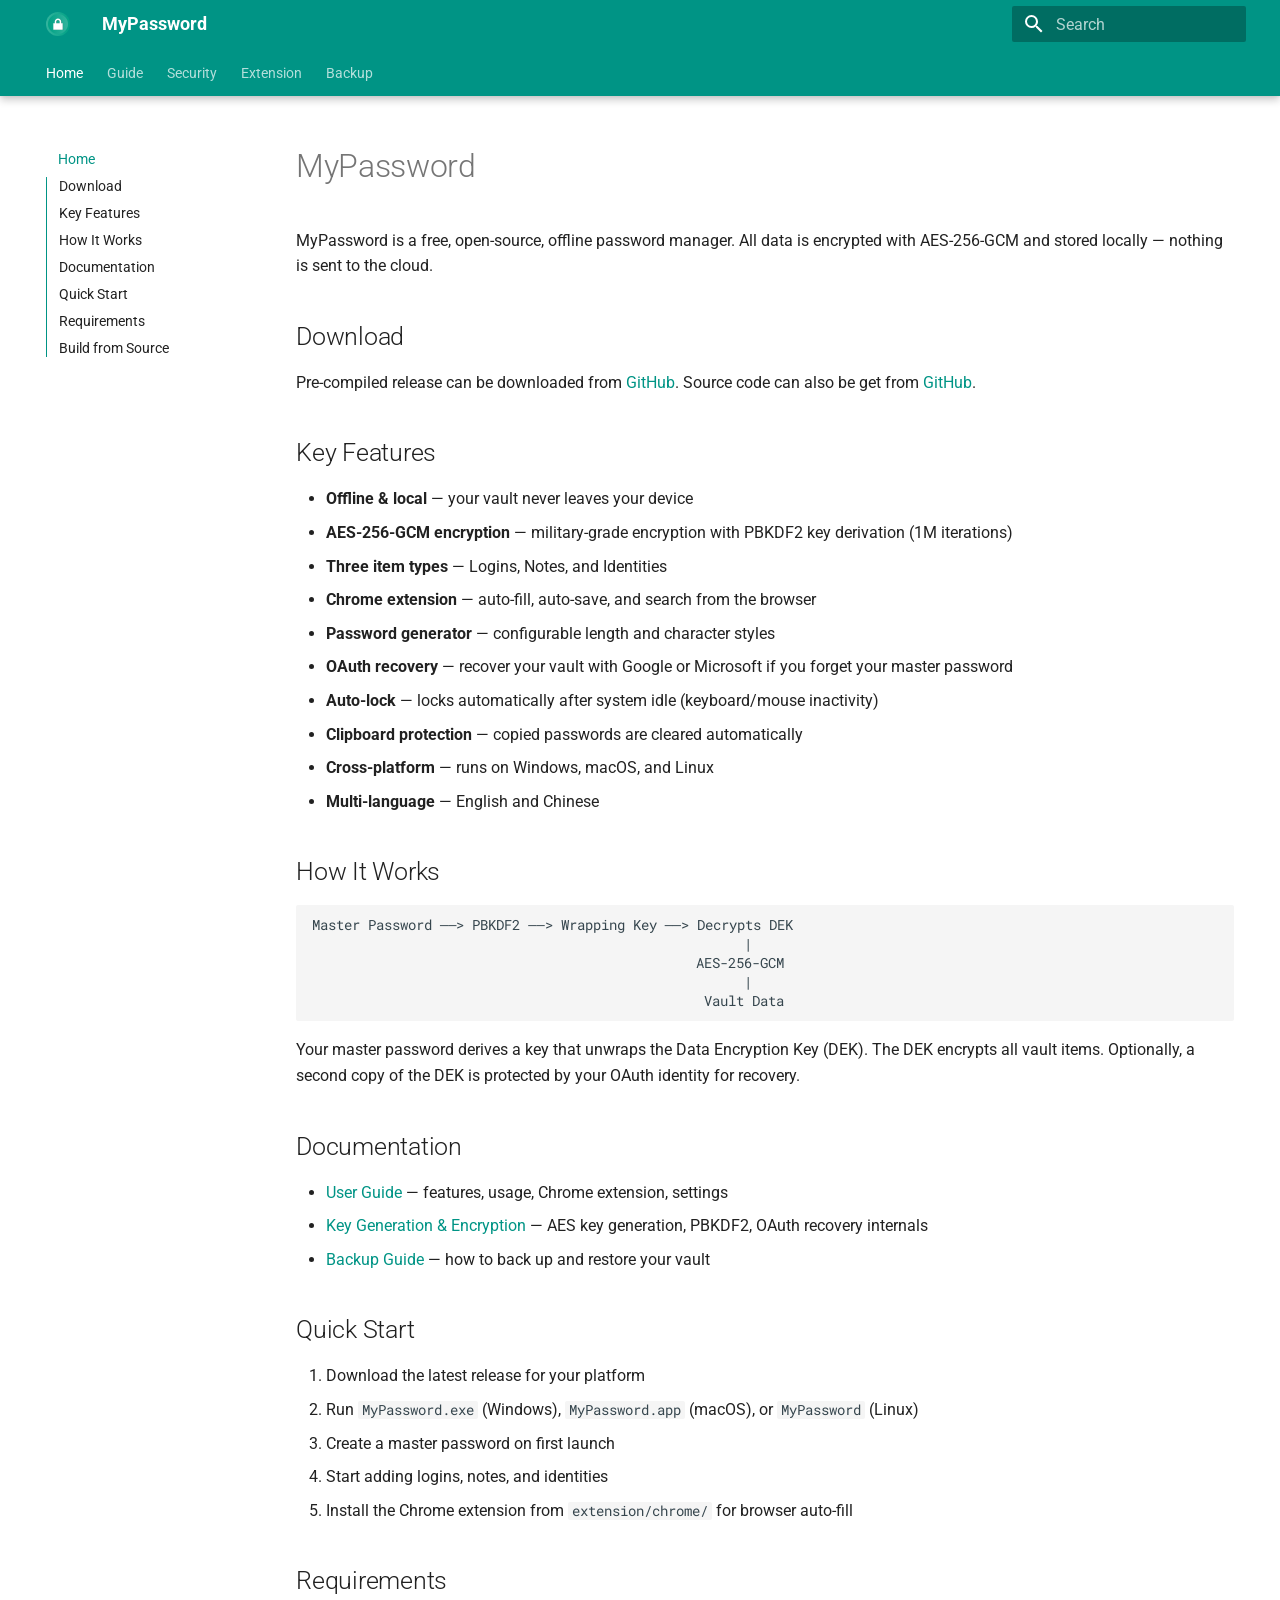
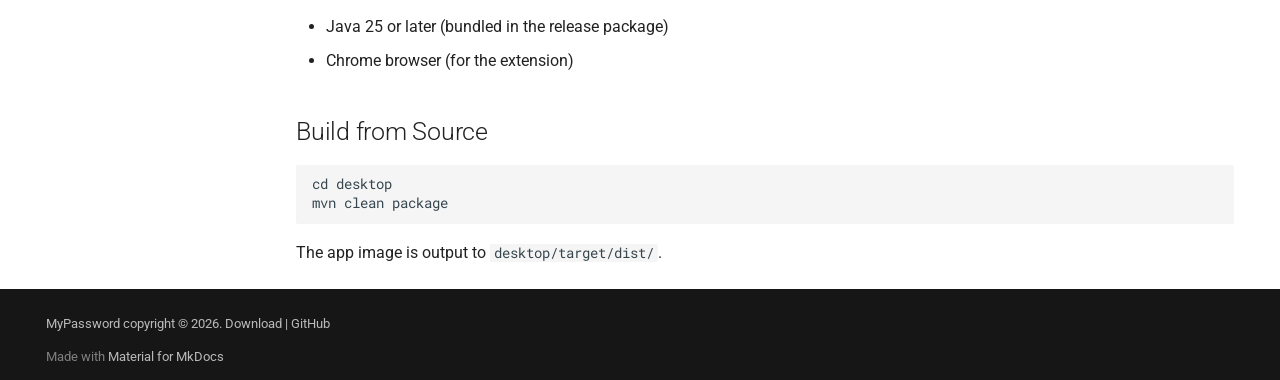
==== index.html @ f1965298 "Deployed 396b995 with MkDocs version: 1.6.1" ====
<!doctype html>
<html lang="en" class="no-js">
  <head>
    
      <meta charset="utf-8">
      <meta name="viewport" content="width=device-width,initial-scale=1">
      
      
      
      
      
        <link rel="next" href="guide/">
      
      
      <link rel="icon" href="assets/images/favicon.png">
      <meta name="generator" content="mkdocs-1.6.1, mkdocs-material-9.5.0">
    
    
      
        <title>MyPassword</title>
      
    
    
      <link rel="stylesheet" href="assets/stylesheets/main.45e1311d.min.css">
      
        
        <link rel="stylesheet" href="assets/stylesheets/palette.06af60db.min.css">
      
      


    
    
      
    
    
      
        
        
        <link rel="preconnect" href="https://fonts.gstatic.com" crossorigin>
        <link rel="stylesheet" href="https://fonts.googleapis.com/css?family=Roboto:300,300i,400,400i,700,700i%7CRoboto+Mono:400,400i,700,700i&display=fallback">
        <style>:root{--md-text-font:"Roboto";--md-code-font:"Roboto Mono"}</style>
      
    
    
    <script>__md_scope=new URL(".",location),__md_hash=e=>[...e].reduce((e,_)=>(e<<5)-e+_.charCodeAt(0),0),__md_get=(e,_=localStorage,t=__md_scope)=>JSON.parse(_.getItem(t.pathname+"."+e)),__md_set=(e,_,t=localStorage,a=__md_scope)=>{try{t.setItem(a.pathname+"."+e,JSON.stringify(_))}catch(e){}}</script>
    
      

    
    
    
  </head>
  
  
    
    
    
    
    
    <body dir="ltr" data-md-color-scheme="default" data-md-color-primary="teal" data-md-color-accent="indigo">
  
    
    <input class="md-toggle" data-md-toggle="drawer" type="checkbox" id="__drawer" autocomplete="off">
    <input class="md-toggle" data-md-toggle="search" type="checkbox" id="__search" autocomplete="off">
    <label class="md-overlay" for="__drawer"></label>
    <div data-md-component="skip">
      
        
        <a href="#mypassword" class="md-skip">
          Skip to content
        </a>
      
    </div>
    <div data-md-component="announce">
      
    </div>
    
    
      

  

<header class="md-header md-header--shadow md-header--lifted" data-md-component="header">
  <nav class="md-header__inner md-grid" aria-label="Header">
    <a href="." title="MyPassword" class="md-header__button md-logo" aria-label="MyPassword" data-md-component="logo">
      
  <img src="assets/images/logo.svg" alt="logo">

    </a>
    <label class="md-header__button md-icon" for="__drawer">
      
      <svg xmlns="http://www.w3.org/2000/svg" viewBox="0 0 24 24"><path d="M3 6h18v2H3V6m0 5h18v2H3v-2m0 5h18v2H3v-2Z"/></svg>
    </label>
    <div class="md-header__title" data-md-component="header-title">
      <div class="md-header__ellipsis">
        <div class="md-header__topic">
          <span class="md-ellipsis">
            MyPassword
          </span>
        </div>
        <div class="md-header__topic" data-md-component="header-topic">
          <span class="md-ellipsis">
            
              Home
            
          </span>
        </div>
      </div>
    </div>
    
      
    
    
    
    
      <label class="md-header__button md-icon" for="__search">
        
        <svg xmlns="http://www.w3.org/2000/svg" viewBox="0 0 24 24"><path d="M9.5 3A6.5 6.5 0 0 1 16 9.5c0 1.61-.59 3.09-1.56 4.23l.27.27h.79l5 5-1.5 1.5-5-5v-.79l-.27-.27A6.516 6.516 0 0 1 9.5 16 6.5 6.5 0 0 1 3 9.5 6.5 6.5 0 0 1 9.5 3m0 2C7 5 5 7 5 9.5S7 14 9.5 14 14 12 14 9.5 12 5 9.5 5Z"/></svg>
      </label>
      <div class="md-search" data-md-component="search" role="dialog">
  <label class="md-search__overlay" for="__search"></label>
  <div class="md-search__inner" role="search">
    <form class="md-search__form" name="search">
      <input type="text" class="md-search__input" name="query" aria-label="Search" placeholder="Search" autocapitalize="off" autocorrect="off" autocomplete="off" spellcheck="false" data-md-component="search-query" required>
      <label class="md-search__icon md-icon" for="__search">
        
        <svg xmlns="http://www.w3.org/2000/svg" viewBox="0 0 24 24"><path d="M9.5 3A6.5 6.5 0 0 1 16 9.5c0 1.61-.59 3.09-1.56 4.23l.27.27h.79l5 5-1.5 1.5-5-5v-.79l-.27-.27A6.516 6.516 0 0 1 9.5 16 6.5 6.5 0 0 1 3 9.5 6.5 6.5 0 0 1 9.5 3m0 2C7 5 5 7 5 9.5S7 14 9.5 14 14 12 14 9.5 12 5 9.5 5Z"/></svg>
        
        <svg xmlns="http://www.w3.org/2000/svg" viewBox="0 0 24 24"><path d="M20 11v2H8l5.5 5.5-1.42 1.42L4.16 12l7.92-7.92L13.5 5.5 8 11h12Z"/></svg>
      </label>
      <nav class="md-search__options" aria-label="Search">
        
        <button type="reset" class="md-search__icon md-icon" title="Clear" aria-label="Clear" tabindex="-1">
          
          <svg xmlns="http://www.w3.org/2000/svg" viewBox="0 0 24 24"><path d="M19 6.41 17.59 5 12 10.59 6.41 5 5 6.41 10.59 12 5 17.59 6.41 19 12 13.41 17.59 19 19 17.59 13.41 12 19 6.41Z"/></svg>
        </button>
      </nav>
      
    </form>
    <div class="md-search__output">
      <div class="md-search__scrollwrap" data-md-scrollfix>
        <div class="md-search-result" data-md-component="search-result">
          <div class="md-search-result__meta">
            Initializing search
          </div>
          <ol class="md-search-result__list" role="presentation"></ol>
        </div>
      </div>
    </div>
  </div>
</div>
    
    
  </nav>
  
    
      
<nav class="md-tabs" aria-label="Tabs" data-md-component="tabs">
  <div class="md-grid">
    <ul class="md-tabs__list">
      
        
  
  
    
  
  
    <li class="md-tabs__item md-tabs__item--active">
      <a href="." class="md-tabs__link">
        
  
    
  
  Home

      </a>
    </li>
  

      
        
  
  
  
    <li class="md-tabs__item">
      <a href="guide/" class="md-tabs__link">
        
  
    
  
  Guide

      </a>
    </li>
  

      
        
  
  
  
    <li class="md-tabs__item">
      <a href="key-gen/" class="md-tabs__link">
        
  
    
  
  Security

      </a>
    </li>
  

      
        
  
  
  
    <li class="md-tabs__item">
      <a href="extension/" class="md-tabs__link">
        
  
    
  
  Extension

      </a>
    </li>
  

      
        
  
  
  
    <li class="md-tabs__item">
      <a href="backup/" class="md-tabs__link">
        
  
    
  
  Backup

      </a>
    </li>
  

      
    </ul>
  </div>
</nav>
    
  
</header>
    
    <div class="md-container" data-md-component="container">
      
      
        
      
      <main class="md-main" data-md-component="main">
        <div class="md-main__inner md-grid">
          
            
              
              <div class="md-sidebar md-sidebar--primary" data-md-component="sidebar" data-md-type="navigation" >
                <div class="md-sidebar__scrollwrap">
                  <div class="md-sidebar__inner">
                    


  


  

<nav class="md-nav md-nav--primary md-nav--lifted md-nav--integrated" aria-label="Navigation" data-md-level="0">
  <label class="md-nav__title" for="__drawer">
    <a href="." title="MyPassword" class="md-nav__button md-logo" aria-label="MyPassword" data-md-component="logo">
      
  <img src="assets/images/logo.svg" alt="logo">

    </a>
    MyPassword
  </label>
  
  <ul class="md-nav__list" data-md-scrollfix>
    
      
      
  
  
    
  
  
  
    <li class="md-nav__item md-nav__item--active">
      
      <input class="md-nav__toggle md-toggle" type="checkbox" id="__toc">
      
      
        
      
      
        <label class="md-nav__link md-nav__link--active" for="__toc">
          
  
  <span class="md-ellipsis">
    Home
  </span>
  

          <span class="md-nav__icon md-icon"></span>
        </label>
      
      <a href="." class="md-nav__link md-nav__link--active">
        
  
  <span class="md-ellipsis">
    Home
  </span>
  

      </a>
      
        

<nav class="md-nav md-nav--secondary" aria-label="Table of contents">
  
  
  
    
  
  
    <label class="md-nav__title" for="__toc">
      <span class="md-nav__icon md-icon"></span>
      Table of contents
    </label>
    <ul class="md-nav__list" data-md-component="toc" data-md-scrollfix>
      
        <li class="md-nav__item">
  <a href="#download" class="md-nav__link">
    <span class="md-ellipsis">
      Download
    </span>
  </a>
  
</li>
      
        <li class="md-nav__item">
  <a href="#key-features" class="md-nav__link">
    <span class="md-ellipsis">
      Key Features
    </span>
  </a>
  
</li>
      
        <li class="md-nav__item">
  <a href="#how-it-works" class="md-nav__link">
    <span class="md-ellipsis">
      How It Works
    </span>
  </a>
  
</li>
      
        <li class="md-nav__item">
  <a href="#documentation" class="md-nav__link">
    <span class="md-ellipsis">
      Documentation
    </span>
  </a>
  
</li>
      
        <li class="md-nav__item">
  <a href="#quick-start" class="md-nav__link">
    <span class="md-ellipsis">
      Quick Start
    </span>
  </a>
  
</li>
      
        <li class="md-nav__item">
  <a href="#requirements" class="md-nav__link">
    <span class="md-ellipsis">
      Requirements
    </span>
  </a>
  
</li>
      
        <li class="md-nav__item">
  <a href="#build-from-source" class="md-nav__link">
    <span class="md-ellipsis">
      Build from Source
    </span>
  </a>
  
</li>
      
    </ul>
  
</nav>
      
    </li>
  

    
      
      
  
  
  
  
    <li class="md-nav__item">
      <a href="guide/" class="md-nav__link">
        
  
  <span class="md-ellipsis">
    Guide
  </span>
  

      </a>
    </li>
  

    
      
      
  
  
  
  
    <li class="md-nav__item">
      <a href="key-gen/" class="md-nav__link">
        
  
  <span class="md-ellipsis">
    Security
  </span>
  

      </a>
    </li>
  

    
      
      
  
  
  
  
    <li class="md-nav__item">
      <a href="extension/" class="md-nav__link">
        
  
  <span class="md-ellipsis">
    Extension
  </span>
  

      </a>
    </li>
  

    
      
      
  
  
  
  
    <li class="md-nav__item">
      <a href="backup/" class="md-nav__link">
        
  
  <span class="md-ellipsis">
    Backup
  </span>
  

      </a>
    </li>
  

    
  </ul>
</nav>
                  </div>
                </div>
              </div>
            
            
          
          
            <div class="md-content" data-md-component="content">
              <article class="md-content__inner md-typeset">
                
                  


<h1 id="mypassword">MyPassword</h1>
<p>MyPassword is a free, open-source, offline password manager. All data is encrypted with AES-256-GCM and stored locally — nothing is sent to the cloud.</p>
<h2 id="download">Download</h2>
<p>Pre-compiled release can be downloaded from <a href="https://github.com/michaelliao/mypassword/releases">GitHub</a>. Source code can also be get from <a href="https://github.com/michaelliao/mypassword">GitHub</a>.</p>
<h2 id="key-features">Key Features</h2>
<ul>
<li><strong>Offline &amp; local</strong> — your vault never leaves your device</li>
<li><strong>AES-256-GCM encryption</strong> — military-grade encryption with PBKDF2 key derivation (1M iterations)</li>
<li><strong>Three item types</strong> — Logins, Notes, and Identities</li>
<li><strong>Chrome extension</strong> — auto-fill, auto-save, and search from the browser</li>
<li><strong>Password generator</strong> — configurable length and character styles</li>
<li><strong>OAuth recovery</strong> — recover your vault with Google or Microsoft if you forget your master password</li>
<li><strong>Auto-lock</strong> — locks automatically after system idle (keyboard/mouse inactivity)</li>
<li><strong>Clipboard protection</strong> — copied passwords are cleared automatically</li>
<li><strong>Cross-platform</strong> — runs on Windows, macOS, and Linux</li>
<li><strong>Multi-language</strong> — English and Chinese</li>
</ul>
<h2 id="how-it-works">How It Works</h2>
<pre><code>Master Password ──&gt; PBKDF2 ──&gt; Wrapping Key ──&gt; Decrypts DEK
                                                      |
                                                AES-256-GCM
                                                      |
                                                 Vault Data
</code></pre>
<p>Your master password derives a key that unwraps the Data Encryption Key (DEK). The DEK encrypts all vault items. Optionally, a second copy of the DEK is protected by your OAuth identity for recovery.</p>
<h2 id="documentation">Documentation</h2>
<ul>
<li><a href="/guide">User Guide</a> — features, usage, Chrome extension, settings</li>
<li><a href="/key-gen">Key Generation &amp; Encryption</a> — AES key generation, PBKDF2, OAuth recovery internals</li>
<li><a href="/backup">Backup Guide</a> — how to back up and restore your vault</li>
</ul>
<h2 id="quick-start">Quick Start</h2>
<ol>
<li>Download the latest release for your platform</li>
<li>Run <code>MyPassword.exe</code> (Windows), <code>MyPassword.app</code> (macOS), or <code>MyPassword</code> (Linux)</li>
<li>Create a master password on first launch</li>
<li>Start adding logins, notes, and identities</li>
<li>Install the Chrome extension from <code>extension/chrome/</code> for browser auto-fill</li>
</ol>
<h2 id="requirements">Requirements</h2>
<ul>
<li>Java 25 or later (bundled in the release package)</li>
<li>Chrome browser (for the extension)</li>
</ul>
<h2 id="build-from-source">Build from Source</h2>
<pre><code class="language-bash">cd desktop
mvn clean package
</code></pre>
<p>The app image is output to <code>desktop/target/dist/</code>.</p>












                
              </article>
            </div>
          
          
<script>var target=document.getElementById(location.hash.slice(1));target&&target.name&&(target.checked=target.name.startsWith("__tabbed_"))</script>
        </div>
        
          <button type="button" class="md-top md-icon" data-md-component="top" hidden>
  
  <svg xmlns="http://www.w3.org/2000/svg" viewBox="0 0 24 24"><path d="M13 20h-2V8l-5.5 5.5-1.42-1.42L12 4.16l7.92 7.92-1.42 1.42L13 8v12Z"/></svg>
  Back to top
</button>
        
      </main>
      
        <footer class="md-footer">
  
  <div class="md-footer-meta md-typeset">
    <div class="md-footer-meta__inner md-grid">
      <div class="md-copyright">
  
    <div class="md-copyright__highlight">
      <p>MyPassword copyright &copy; 2026. <a href="https://github.com/michaelliao/mypassword/releases">Download</a> | <a href="https://github.com/michaelliao/mypassword">GitHub</a></p>

    </div>
  
  
    Made with
    <a href="https://squidfunk.github.io/mkdocs-material/" target="_blank" rel="noopener">
      Material for MkDocs
    </a>
  
</div>
      
    </div>
  </div>
</footer>
      
    </div>
    <div class="md-dialog" data-md-component="dialog">
      <div class="md-dialog__inner md-typeset"></div>
    </div>
    
    
    <script id="__config" type="application/json">{"base": ".", "features": ["navigation.tabs", "navigation.tabs.sticky", "toc.follow", "toc.integrate", "navigation.top"], "search": "assets/javascripts/workers/search.f886a092.min.js", "translations": {"clipboard.copied": "Copied to clipboard", "clipboard.copy": "Copy to clipboard", "search.result.more.one": "1 more on this page", "search.result.more.other": "# more on this page", "search.result.none": "No matching documents", "search.result.one": "1 matching document", "search.result.other": "# matching documents", "search.result.placeholder": "Type to start searching", "search.result.term.missing": "Missing", "select.version": "Select version"}}</script>
    
    
      <script src="assets/javascripts/bundle.d7c377c4.min.js"></script>
      
    
  </body>
</html>
---- assets/stylesheets/main.45e1311d.min.css ----
@charset "UTF-8";html{-webkit-text-size-adjust:none;-moz-text-size-adjust:none;text-size-adjust:none;box-sizing:border-box}*,:after,:before{box-sizing:inherit}@media (prefers-reduced-motion){*,:after,:before{transition:none!important}}body{margin:0}a,button,input,label{-webkit-tap-highlight-color:transparent}a{color:inherit;text-decoration:none}hr{border:0;box-sizing:initial;display:block;height:.05rem;overflow:visible;padding:0}small{font-size:80%}sub,sup{line-height:1em}img{border-style:none}table{border-collapse:initial;border-spacing:0}td,th{font-weight:400;vertical-align:top}button{background:#0000;border:0;font-family:inherit;font-size:inherit;margin:0;padding:0}input{border:0;outline:none}:root{--md-primary-fg-color:#4051b5;--md-primary-fg-color--light:#5d6cc0;--md-primary-fg-color--dark:#303fa1;--md-primary-bg-color:#fff;--md-primary-bg-color--light:#ffffffb3;--md-accent-fg-color:#526cfe;--md-accent-fg-color--transparent:#526cfe1a;--md-accent-bg-color:#fff;--md-accent-bg-color--light:#ffffffb3}[data-md-color-scheme=default]{color-scheme:light}[data-md-color-scheme=default] img[src$="#gh-dark-mode-only"],[data-md-color-scheme=default] img[src$="#only-dark"]{display:none}:root,[data-md-color-scheme=default]{--md-hue:225deg;--md-default-fg-color:#000000de;--md-default-fg-color--light:#0000008a;--md-default-fg-color--lighter:#00000052;--md-default-fg-color--lightest:#00000012;--md-default-bg-color:#fff;--md-default-bg-color--light:#ffffffb3;--md-default-bg-color--lighter:#ffffff4d;--md-default-bg-color--lightest:#ffffff1f;--md-code-fg-color:#36464e;--md-code-bg-color:#f5f5f5;--md-code-hl-color:#4287ff;--md-code-hl-color--light:#4287ff1a;--md-code-hl-number-color:#d52a2a;--md-code-hl-special-color:#db1457;--md-code-hl-function-color:#a846b9;--md-code-hl-constant-color:#6e59d9;--md-code-hl-keyword-color:#3f6ec6;--md-code-hl-string-color:#1c7d4d;--md-code-hl-name-color:var(--md-code-fg-color);--md-code-hl-operator-color:var(--md-default-fg-color--light);--md-code-hl-punctuation-color:var(--md-default-fg-color--light);--md-code-hl-comment-color:var(--md-default-fg-color--light);--md-code-hl-generic-color:var(--md-default-fg-color--light);--md-code-hl-variable-color:var(--md-default-fg-color--light);--md-typeset-color:var(--md-default-fg-color);--md-typeset-a-color:var(--md-primary-fg-color);--md-typeset-del-color:#f5503d26;--md-typeset-ins-color:#0bd57026;--md-typeset-kbd-color:#fafafa;--md-typeset-kbd-accent-color:#fff;--md-typeset-kbd-border-color:#b8b8b8;--md-typeset-mark-color:#ffff0080;--md-typeset-table-color:#0000001f;--md-typeset-table-color--light:rgba(0,0,0,.035);--md-admonition-fg-color:var(--md-default-fg-color);--md-admonition-bg-color:var(--md-default-bg-color);--md-warning-fg-color:#000000de;--md-warning-bg-color:#ff9;--md-footer-fg-color:#fff;--md-footer-fg-color--light:#ffffffb3;--md-footer-fg-color--lighter:#ffffff73;--md-footer-bg-color:#000000de;--md-footer-bg-color--dark:#00000052;--md-shadow-z1:0 0.2rem 0.5rem #0000000d,0 0 0.05rem #0000001a;--md-shadow-z2:0 0.2rem 0.5rem #0000001a,0 0 0.05rem #00000040;--md-shadow-z3:0 0.2rem 0.5rem #0003,0 0 0.05rem #00000059}.md-icon svg{fill:currentcolor;display:block;height:1.2rem;width:1.2rem}body{-webkit-font-smoothing:antialiased;-moz-osx-font-smoothing:grayscale;--md-text-font-family:var(--md-text-font,_),-apple-system,BlinkMacSystemFont,Helvetica,Arial,sans-serif;--md-code-font-family:var(--md-code-font,_),SFMono-Regular,Consolas,Menlo,monospace}aside,body,input{font-feature-settings:"kern","liga";color:var(--md-typeset-color);font-family:var(--md-text-font-family)}code,kbd,pre{font-feature-settings:"kern";font-family:var(--md-code-font-family)}:root{--md-typeset-table-sort-icon:url('data:image/svg+xml;charset=utf-8,<svg xmlns="http://www.w3.org/2000/svg" viewBox="0 0 24 24"><path d="m18 21-4-4h3V7h-3l4-4 4 4h-3v10h3M2 19v-2h10v2M2 13v-2h7v2M2 7V5h4v2H2Z"/></svg>');--md-typeset-table-sort-icon--asc:url('data:image/svg+xml;charset=utf-8,<svg xmlns="http://www.w3.org/2000/svg" viewBox="0 0 24 24"><path d="M19 17h3l-4 4-4-4h3V3h2M2 17h10v2H2M6 5v2H2V5m0 6h7v2H2v-2Z"/></svg>');--md-typeset-table-sort-icon--desc:url('data:image/svg+xml;charset=utf-8,<svg xmlns="http://www.w3.org/2000/svg" viewBox="0 0 24 24"><path d="M19 7h3l-4-4-4 4h3v14h2M2 17h10v2H2M6 5v2H2V5m0 6h7v2H2v-2Z"/></svg>')}.md-typeset{-webkit-print-color-adjust:exact;color-adjust:exact;font-size:.8rem;line-height:1.6}@media print{.md-typeset{font-size:.68rem}}.md-typeset blockquote,.md-typeset dl,.md-typeset figure,.md-typeset ol,.md-typeset pre,.md-typeset ul{margin-bottom:1em;margin-top:1em}.md-typeset h1{color:var(--md-default-fg-color--light);font-size:2em;line-height:1.3;margin:0 0 1.25em}.md-typeset h1,.md-typeset h2{font-weight:300;letter-spacing:-.01em}.md-typeset h2{font-size:1.5625em;line-height:1.4;margin:1.6em 0 .64em}.md-typeset h3{font-size:1.25em;font-weight:400;letter-spacing:-.01em;line-height:1.5;margin:1.6em 0 .8em}.md-typeset h2+h3{margin-top:.8em}.md-typeset h4{font-weight:700;letter-spacing:-.01em;margin:1em 0}.md-typeset h5,.md-typeset h6{color:var(--md-default-fg-color--light);font-size:.8em;font-weight:700;letter-spacing:-.01em;margin:1.25em 0}.md-typeset h5{text-transform:uppercase}.md-typeset hr{border-bottom:.05rem solid var(--md-default-fg-color--lightest);display:flow-root;margin:1.5em 0}.md-typeset a{color:var(--md-typeset-a-color);word-break:break-word}.md-typeset a,.md-typeset a:before{transition:color 125ms}.md-typeset a:focus,.md-typeset a:hover{color:var(--md-accent-fg-color)}.md-typeset a:focus code,.md-typeset a:hover code{background-color:var(--md-accent-fg-color--transparent)}.md-typeset a code{color:currentcolor;transition:background-color 125ms}.md-typeset a.focus-visible{outline-color:var(--md-accent-fg-color);outline-offset:.2rem}.md-typeset code,.md-typeset kbd,.md-typeset pre{color:var(--md-code-fg-color);direction:ltr;font-variant-ligatures:none}@media print{.md-typeset code,.md-typeset kbd,.md-typeset pre{white-space:pre-wrap}}.md-typeset code{background-color:var(--md-code-bg-color);border-radius:.1rem;-webkit-box-decoration-break:clone;box-decoration-break:clone;font-size:.85em;padding:0 .2941176471em;word-break:break-word}.md-typeset code:not(.focus-visible){-webkit-tap-highlight-color:transparent;outline:none}.md-typeset pre{display:flow-root;line-height:1.4;position:relative}.md-typeset pre>code{-webkit-box-decoration-break:slice;box-decoration-break:slice;box-shadow:none;display:block;margin:0;outline-color:var(--md-accent-fg-color);overflow:auto;padding:.7720588235em 1.1764705882em;scrollbar-color:var(--md-default-fg-color--lighter) #0000;scrollbar-width:thin;touch-action:auto;word-break:normal}.md-typeset pre>code:hover{scrollbar-color:var(--md-accent-fg-color) #0000}.md-typeset pre>code::-webkit-scrollbar{height:.2rem;width:.2rem}.md-typeset pre>code::-webkit-scrollbar-thumb{background-color:var(--md-default-fg-color--lighter)}.md-typeset pre>code::-webkit-scrollbar-thumb:hover{background-color:var(--md-accent-fg-color)}.md-typeset kbd{background-color:var(--md-typeset-kbd-color);border-radius:.1rem;box-shadow:0 .1rem 0 .05rem var(--md-typeset-kbd-border-color),0 .1rem 0 var(--md-typeset-kbd-border-color),0 -.1rem .2rem var(--md-typeset-kbd-accent-color) inset;color:var(--md-default-fg-color);display:inline-block;font-size:.75em;padding:0 .6666666667em;vertical-align:text-top;word-break:break-word}.md-typeset mark{background-color:var(--md-typeset-mark-color);-webkit-box-decoration-break:clone;box-decoration-break:clone;color:inherit;word-break:break-word}.md-typeset abbr{border-bottom:.05rem dotted var(--md-default-fg-color--light);cursor:help;text-decoration:none}.md-typeset small{opacity:.75}[dir=ltr] .md-typeset sub,[dir=ltr] .md-typeset sup{margin-left:.078125em}[dir=rtl] .md-typeset sub,[dir=rtl] .md-typeset sup{margin-right:.078125em}[dir=ltr] .md-typeset blockquote{padding-left:.6rem}[dir=rtl] .md-typeset blockquote{padding-right:.6rem}[dir=ltr] .md-typeset blockquote{border-left:.2rem solid var(--md-default-fg-color--lighter)}[dir=rtl] .md-typeset blockquote{border-right:.2rem solid var(--md-default-fg-color--lighter)}.md-typeset blockquote{color:var(--md-default-fg-color--light);margin-left:0;margin-right:0}.md-typeset ul{list-style-type:disc}[dir=ltr] .md-typeset ol,[dir=ltr] .md-typeset ul{margin-left:.625em}[dir=rtl] .md-typeset ol,[dir=rtl] .md-typeset ul{margin-right:.625em}.md-typeset ol,.md-typeset ul{padding:0}.md-typeset ol:not([hidden]),.md-typeset ul:not([hidden]){display:flow-root}.md-typeset ol ol,.md-typeset ul ol{list-style-type:lower-alpha}.md-typeset ol ol ol,.md-typeset ul ol ol{list-style-type:lower-roman}[dir=ltr] .md-typeset ol li,[dir=ltr] .md-typeset ul li{margin-left:1.25em}[dir=rtl] .md-typeset ol li,[dir=rtl] .md-typeset ul li{margin-right:1.25em}.md-typeset ol li,.md-typeset ul li{margin-bottom:.5em}.md-typeset ol li blockquote,.md-typeset ol li p,.md-typeset ul li blockquote,.md-typeset ul li p{margin:.5em 0}.md-typeset ol li:last-child,.md-typeset ul li:last-child{margin-bottom:0}[dir=ltr] .md-typeset ol li ol,[dir=ltr] .md-typeset ol li ul,[dir=ltr] .md-typeset ul li ol,[dir=ltr] .md-typeset ul li ul{margin-left:.625em}[dir=rtl] .md-typeset ol li ol,[dir=rtl] .md-typeset ol li ul,[dir=rtl] .md-typeset ul li ol,[dir=rtl] .md-typeset ul li ul{margin-right:.625em}.md-typeset ol li ol,.md-typeset ol li ul,.md-typeset ul li ol,.md-typeset ul li ul{margin-bottom:.5em;margin-top:.5em}[dir=ltr] .md-typeset dd{margin-left:1.875em}[dir=rtl] .md-typeset dd{margin-right:1.875em}.md-typeset dd{margin-bottom:1.5em;margin-top:1em}.md-typeset img,.md-typeset svg,.md-typeset video{height:auto;max-width:100%}.md-typeset img[align=left]{margin:1em 1em 1em 0}.md-typeset img[align=right]{margin:1em 0 1em 1em}.md-typeset img[align]:only-child{margin-top:0}.md-typeset figure{display:flow-root;margin:1em auto;max-width:100%;text-align:center;width:-webkit-fit-content;width:-moz-fit-content;width:fit-content}.md-typeset figure img{display:block}.md-typeset figcaption{font-style:italic;margin:1em auto;max-width:24rem}.md-typeset iframe{max-width:100%}.md-typeset table:not([class]){background-color:var(--md-default-bg-color);border:.05rem solid var(--md-typeset-table-color);border-radius:.1rem;display:inline-block;font-size:.64rem;max-width:100%;overflow:auto;touch-action:auto}@media print{.md-typeset table:not([class]){display:table}}.md-typeset table:not([class])+*{margin-top:1.5em}.md-typeset table:not([class]) td>:first-child,.md-typeset table:not([class]) th>:first-child{margin-top:0}.md-typeset table:not([class]) td>:last-child,.md-typeset table:not([class]) th>:last-child{margin-bottom:0}.md-typeset table:not([class]) td:not([align]),.md-typeset table:not([class]) th:not([align]){text-align:left}[dir=rtl] .md-typeset table:not([class]) td:not([align]),[dir=rtl] .md-typeset table:not([class]) th:not([align]){text-align:right}.md-typeset table:not([class]) th{font-weight:700;min-width:5rem;padding:.9375em 1.25em;vertical-align:top}.md-typeset table:not([class]) td{border-top:.05rem solid var(--md-typeset-table-color);padding:.9375em 1.25em;vertical-align:top}.md-typeset table:not([class]) tbody tr{transition:background-color 125ms}.md-typeset table:not([class]) tbody tr:hover{background-color:var(--md-typeset-table-color--light);box-shadow:0 .05rem 0 var(--md-default-bg-color) inset}.md-typeset table:not([class]) a{word-break:normal}.md-typeset table th[role=columnheader]{cursor:pointer}[dir=ltr] .md-typeset table th[role=columnheader]:after{margin-left:.5em}[dir=rtl] .md-typeset table th[role=columnheader]:after{margin-right:.5em}.md-typeset table th[role=columnheader]:after{content:"";display:inline-block;height:1.2em;-webkit-mask-image:var(--md-typeset-table-sort-icon);mask-image:var(--md-typeset-table-sort-icon);-webkit-mask-repeat:no-repeat;mask-repeat:no-repeat;-webkit-mask-size:contain;mask-size:contain;transition:background-color 125ms;vertical-align:text-bottom;width:1.2em}.md-typeset table th[role=columnheader]:hover:after{background-color:var(--md-default-fg-color--lighter)}.md-typeset table th[role=columnheader][aria-sort=ascending]:after{background-color:var(--md-default-fg-color--light);-webkit-mask-image:var(--md-typeset-table-sort-icon--asc);mask-image:var(--md-typeset-table-sort-icon--asc)}.md-typeset table th[role=columnheader][aria-sort=descending]:after{background-color:var(--md-default-fg-color--light);-webkit-mask-image:var(--md-typeset-table-sort-icon--desc);mask-image:var(--md-typeset-table-sort-icon--desc)}.md-typeset__scrollwrap{margin:1em -.8rem;overflow-x:auto;touch-action:auto}.md-typeset__table{display:inline-block;margin-bottom:.5em;padding:0 .8rem}@media print{.md-typeset__table{display:block}}html .md-typeset__table table{display:table;margin:0;overflow:hidden;width:100%}@media screen and (max-width:44.984375em){.md-content__inner>pre{margin:1em -.8rem}.md-content__inner>pre code{border-radius:0}}.md-typeset .md-author{border-radius:100%;display:block;flex-shrink:0;height:1.6rem;overflow:hidden;position:relative;transition:color 125ms,transform 125ms;width:1.6rem}.md-typeset .md-author img{display:block}.md-typeset .md-author--more{background:var(--md-default-fg-color--lightest);color:var(--md-default-fg-color--lighter);font-size:.6rem;font-weight:700;line-height:1.6rem;text-align:center}.md-typeset .md-author--long{height:2.4rem;width:2.4rem}.md-typeset a.md-author{transform:scale(1)}.md-typeset a.md-author img{filter:grayscale(100%) opacity(75%);transition:filter 125ms}.md-typeset a.md-author:focus,.md-typeset a.md-author:hover{transform:scale(1.1);z-index:1}.md-typeset a.md-author:focus img,.md-typeset a.md-author:hover img{filter:grayscale(0)}.md-banner{background-color:var(--md-footer-bg-color);color:var(--md-footer-fg-color);overflow:auto}@media print{.md-banner{display:none}}.md-banner--warning{background-color:var(--md-warning-bg-color);color:var(--md-warning-fg-color)}.md-banner__inner{font-size:.7rem;margin:.6rem auto;padding:0 .8rem}[dir=ltr] .md-banner__button{float:right}[dir=rtl] .md-banner__button{float:left}.md-banner__button{color:inherit;cursor:pointer;transition:opacity .25s}.no-js .md-banner__button{display:none}.md-banner__button:hover{opacity:.7}html{font-size:125%;height:100%;overflow-x:hidden}@media screen and (min-width:100em){html{font-size:137.5%}}@media screen and (min-width:125em){html{font-size:150%}}body{background-color:var(--md-default-bg-color);display:flex;flex-direction:column;font-size:.5rem;min-height:100%;position:relative;width:100%}@media print{body{display:block}}@media screen and (max-width:59.984375em){body[data-md-scrolllock]{position:fixed}}.md-grid{margin-left:auto;margin-right:auto;max-width:61rem}.md-container{display:flex;flex-direction:column;flex-grow:1}@media print{.md-container{display:block}}.md-main{flex-grow:1}.md-main__inner{display:flex;height:100%;margin-top:1.5rem}.md-ellipsis{overflow:hidden;text-overflow:ellipsis}.md-toggle{display:none}.md-option{height:0;opacity:0;position:absolute;width:0}.md-option:checked+label:not([hidden]){display:block}.md-option.focus-visible+label{outline-color:var(--md-accent-fg-color);outline-style:auto}.md-skip{background-color:var(--md-default-fg-color);border-radius:.1rem;color:var(--md-default-bg-color);font-size:.64rem;margin:.5rem;opacity:0;outline-color:var(--md-accent-fg-color);padding:.3rem .5rem;position:fixed;transform:translateY(.4rem);z-index:-1}.md-skip:focus{opacity:1;transform:translateY(0);transition:transform .25s cubic-bezier(.4,0,.2,1),opacity 175ms 75ms;z-index:10}@page{margin:25mm}:root{--md-clipboard-icon:url('data:image/svg+xml;charset=utf-8,<svg xmlns="http://www.w3.org/2000/svg" viewBox="0 0 24 24"><path d="M19 21H8V7h11m0-2H8a2 2 0 0 0-2 2v14a2 2 0 0 0 2 2h11a2 2 0 0 0 2-2V7a2 2 0 0 0-2-2m-3-4H4a2 2 0 0 0-2 2v14h2V3h12V1Z"/></svg>')}.md-clipboard{border-radius:.1rem;color:var(--md-default-fg-color--lightest);cursor:pointer;height:1.5em;outline-color:var(--md-accent-fg-color);outline-offset:.1rem;position:absolute;right:.5em;top:.5em;transition:color .25s;width:1.5em;z-index:1}@media print{.md-clipboard{display:none}}.md-clipboard:not(.focus-visible){-webkit-tap-highlight-color:transparent;outline:none}:hover>.md-clipboard{color:var(--md-default-fg-color--light)}.md-clipboard:focus,.md-clipboard:hover{color:var(--md-accent-fg-color)}.md-clipboard:after{background-color:currentcolor;content:"";display:block;height:1.125em;margin:0 auto;-webkit-mask-image:var(--md-clipboard-icon);mask-image:var(--md-clipboard-icon);-webkit-mask-position:center;mask-position:center;-webkit-mask-repeat:no-repeat;mask-repeat:no-repeat;-webkit-mask-size:contain;mask-size:contain;width:1.125em}.md-clipboard--inline{cursor:pointer}.md-clipboard--inline code{transition:color .25s,background-color .25s}.md-clipboard--inline:focus code,.md-clipboard--inline:hover code{background-color:var(--md-accent-fg-color--transparent);color:var(--md-accent-fg-color)}@keyframes consent{0%{opacity:0;transform:translateY(100%)}to{opacity:1;transform:translateY(0)}}@keyframes overlay{0%{opacity:0}to{opacity:1}}.md-consent__overlay{animation:overlay .25s both;-webkit-backdrop-filter:blur(.1rem);backdrop-filter:blur(.1rem);background-color:#0000008a;height:100%;opacity:1;position:fixed;top:0;width:100%;z-index:5}.md-consent__inner{animation:consent .5s cubic-bezier(.1,.7,.1,1) both;background-color:var(--md-default-bg-color);border:0;border-radius:.1rem;bottom:0;box-shadow:0 0 .2rem #0000001a,0 .2rem .4rem #0003;max-height:100%;overflow:auto;padding:0;position:fixed;width:100%;z-index:5}.md-consent__form{padding:.8rem}.md-consent__settings{display:none;margin:1em 0}input:checked+.md-consent__settings{display:block}.md-consent__controls{margin-bottom:.8rem}.md-typeset .md-consent__controls .md-button{display:inline}@media screen and (max-width:44.984375em){.md-typeset .md-consent__controls .md-button{display:block;margin-top:.4rem;text-align:center;width:100%}}.md-consent label{cursor:pointer}.md-content{flex-grow:1;min-width:0}.md-content__inner{margin:0 .8rem 1.2rem;padding-top:.6rem}@media screen and (min-width:76.25em){[dir=ltr] .md-sidebar--primary:not([hidden])~.md-content>.md-content__inner{margin-left:1.2rem}[dir=ltr] .md-sidebar--secondary:not([hidden])~.md-content>.md-content__inner,[dir=rtl] .md-sidebar--primary:not([hidden])~.md-content>.md-content__inner{margin-right:1.2rem}[dir=rtl] .md-sidebar--secondary:not([hidden])~.md-content>.md-content__inner{margin-left:1.2rem}}.md-content__inner:before{content:"";display:block;height:.4rem}.md-content__inner>:last-child{margin-bottom:0}[dir=ltr] .md-content__button{float:right}[dir=rtl] .md-content__button{float:left}[dir=ltr] .md-content__button{margin-left:.4rem}[dir=rtl] .md-content__button{margin-right:.4rem}.md-content__button{margin:.4rem 0;padding:0}@media print{.md-content__button{display:none}}.md-typeset .md-content__button{color:var(--md-default-fg-color--lighter)}.md-content__button svg{display:inline;vertical-align:top}[dir=rtl] .md-content__button svg{transform:scaleX(-1)}[dir=ltr] .md-dialog{right:.8rem}[dir=rtl] .md-dialog{left:.8rem}.md-dialog{background-color:var(--md-default-fg-color);border-radius:.1rem;bottom:.8rem;box-shadow:var(--md-shadow-z3);min-width:11.1rem;opacity:0;padding:.4rem .6rem;pointer-events:none;position:fixed;transform:translateY(100%);transition:transform 0ms .4s,opacity .4s;z-index:4}@media print{.md-dialog{display:none}}.md-dialog--active{opacity:1;pointer-events:auto;transform:translateY(0);transition:transform .4s cubic-bezier(.075,.85,.175,1),opacity .4s}.md-dialog__inner{color:var(--md-default-bg-color);font-size:.7rem}.md-feedback{margin:2em 0 1em;text-align:center}.md-feedback fieldset{border:none;margin:0;padding:0}.md-feedback__title{font-weight:700;margin:1em auto}.md-feedback__inner{position:relative}.md-feedback__list{display:flex;flex-wrap:wrap;place-content:baseline center;position:relative}.md-feedback__list:hover .md-icon:not(:disabled){color:var(--md-default-fg-color--lighter)}:disabled .md-feedback__list{min-height:1.8rem}.md-feedback__icon{color:var(--md-default-fg-color--light);cursor:pointer;flex-shrink:0;margin:0 .1rem;transition:color 125ms}.md-feedback__icon:not(:disabled).md-icon:hover{color:var(--md-accent-fg-color)}.md-feedback__icon:disabled{color:var(--md-default-fg-color--lightest);pointer-events:none}.md-feedback__note{opacity:0;position:relative;transform:translateY(.4rem);transition:transform .4s cubic-bezier(.1,.7,.1,1),opacity .15s}.md-feedback__note>*{margin:0 auto;max-width:16rem}:disabled .md-feedback__note{opacity:1;transform:translateY(0)}.md-footer{background-color:var(--md-footer-bg-color);color:var(--md-footer-fg-color)}@media print{.md-footer{display:none}}.md-footer__inner{justify-content:space-between;overflow:auto;padding:.2rem}.md-footer__inner:not([hidden]){display:flex}.md-footer__link{align-items:end;display:flex;flex-grow:0.01;margin-bottom:.4rem;margin-top:1rem;max-width:100%;outline-color:var(--md-accent-fg-color);overflow:hidden;transition:opacity .25s}.md-footer__link:focus,.md-footer__link:hover{opacity:.7}[dir=rtl] .md-footer__link svg{transform:scaleX(-1)}@media screen and (max-width:44.984375em){.md-footer__link--prev{flex-shrink:0}.md-footer__link--prev .md-footer__title{display:none}}[dir=ltr] .md-footer__link--next{margin-left:auto}[dir=rtl] .md-footer__link--next{margin-right:auto}.md-footer__link--next{text-align:right}[dir=rtl] .md-footer__link--next{text-align:left}.md-footer__title{flex-grow:1;font-size:.9rem;margin-bottom:.7rem;max-width:calc(100% - 2.4rem);padding:0 1rem;white-space:nowrap}.md-footer__button{margin:.2rem;padding:.4rem}.md-footer__direction{font-size:.64rem;opacity:.7}.md-footer-meta{background-color:var(--md-footer-bg-color--dark)}.md-footer-meta__inner{display:flex;flex-wrap:wrap;justify-content:space-between;padding:.2rem}html .md-footer-meta.md-typeset a{color:var(--md-footer-fg-color--light)}html .md-footer-meta.md-typeset a:focus,html .md-footer-meta.md-typeset a:hover{color:var(--md-footer-fg-color)}.md-copyright{color:var(--md-footer-fg-color--lighter);font-size:.64rem;margin:auto .6rem;padding:.4rem 0;width:100%}@media screen and (min-width:45em){.md-copyright{width:auto}}.md-copyright__highlight{color:var(--md-footer-fg-color--light)}.md-social{display:inline-flex;gap:.2rem;margin:0 .4rem;padding:.2rem 0 .6rem}@media screen and (min-width:45em){.md-social{padding:.6rem 0}}.md-social__link{display:inline-block;height:1.6rem;text-align:center;width:1.6rem}.md-social__link:before{line-height:1.9}.md-social__link svg{fill:currentcolor;max-height:.8rem;vertical-align:-25%}.md-typeset .md-button{border:.1rem solid;border-radius:.1rem;color:var(--md-primary-fg-color);cursor:pointer;display:inline-block;font-weight:700;padding:.625em 2em;transition:color 125ms,background-color 125ms,border-color 125ms}.md-typeset .md-button--primary{background-color:var(--md-primary-fg-color);border-color:var(--md-primary-fg-color);color:var(--md-primary-bg-color)}.md-typeset .md-button:focus,.md-typeset .md-button:hover{background-color:var(--md-accent-fg-color);border-color:var(--md-accent-fg-color);color:var(--md-accent-bg-color)}[dir=ltr] .md-typeset .md-input{border-top-left-radius:.1rem}[dir=ltr] .md-typeset .md-input,[dir=rtl] .md-typeset .md-input{border-top-right-radius:.1rem}[dir=rtl] .md-typeset .md-input{border-top-left-radius:.1rem}.md-typeset .md-input{border-bottom:.1rem solid var(--md-default-fg-color--lighter);box-shadow:var(--md-shadow-z1);font-size:.8rem;height:1.8rem;padding:0 .6rem;transition:border .25s,box-shadow .25s}.md-typeset .md-input:focus,.md-typeset .md-input:hover{border-bottom-color:var(--md-accent-fg-color);box-shadow:var(--md-shadow-z2)}.md-typeset .md-input--stretch{width:100%}.md-header{background-color:var(--md-primary-fg-color);box-shadow:0 0 .2rem #0000,0 .2rem .4rem #0000;color:var(--md-primary-bg-color);display:block;left:0;position:sticky;right:0;top:0;z-index:4}@media print{.md-header{display:none}}.md-header[hidden]{transform:translateY(-100%);transition:transform .25s cubic-bezier(.8,0,.6,1),box-shadow .25s}.md-header--shadow{box-shadow:0 0 .2rem #0000001a,0 .2rem .4rem #0003;transition:transform .25s cubic-bezier(.1,.7,.1,1),box-shadow .25s}.md-header__inner{align-items:center;display:flex;padding:0 .2rem}.md-header__button{color:currentcolor;cursor:pointer;margin:.2rem;outline-color:var(--md-accent-fg-color);padding:.4rem;position:relative;transition:opacity .25s;vertical-align:middle;z-index:1}.md-header__button:hover{opacity:.7}.md-header__button:not([hidden]){display:inline-block}.md-header__button:not(.focus-visible){-webkit-tap-highlight-color:transparent;outline:none}.md-header__button.md-logo{margin:.2rem;padding:.4rem}@media screen and (max-width:76.234375em){.md-header__button.md-logo{display:none}}.md-header__button.md-logo img,.md-header__button.md-logo svg{fill:currentcolor;display:block;height:1.2rem;width:auto}@media screen and (min-width:60em){.md-header__button[for=__search]{display:none}}.no-js .md-header__button[for=__search]{display:none}[dir=rtl] .md-header__button[for=__search] svg{transform:scaleX(-1)}@media screen and (min-width:76.25em){.md-header__button[for=__drawer]{display:none}}.md-header__topic{display:flex;max-width:100%;position:absolute;transition:transform .4s cubic-bezier(.1,.7,.1,1),opacity .15s;white-space:nowrap}.md-header__topic+.md-header__topic{opacity:0;pointer-events:none;transform:translateX(1.25rem);transition:transform .4s cubic-bezier(1,.7,.1,.1),opacity .15s;z-index:-1}[dir=rtl] .md-header__topic+.md-header__topic{transform:translateX(-1.25rem)}.md-header__topic:first-child{font-weight:700}[dir=ltr] .md-header__title{margin-left:1rem;margin-right:.4rem}[dir=rtl] .md-header__title{margin-left:.4rem;margin-right:1rem}.md-header__title{flex-grow:1;font-size:.9rem;height:2.4rem;line-height:2.4rem}.md-header__title--active .md-header__topic{opacity:0;pointer-events:none;transform:translateX(-1.25rem);transition:transform .4s cubic-bezier(1,.7,.1,.1),opacity .15s;z-index:-1}[dir=rtl] .md-header__title--active .md-header__topic{transform:translateX(1.25rem)}.md-header__title--active .md-header__topic+.md-header__topic{opacity:1;pointer-events:auto;transform:translateX(0);transition:transform .4s cubic-bezier(.1,.7,.1,1),opacity .15s;z-index:0}.md-header__title>.md-header__ellipsis{height:100%;position:relative;width:100%}.md-header__option{display:flex;flex-shrink:0;max-width:100%;transition:max-width 0ms .25s,opacity .25s .25s;white-space:nowrap}[data-md-toggle=search]:checked~.md-header .md-header__option{max-width:0;opacity:0;transition:max-width 0ms,opacity 0ms}.md-header__option>input{bottom:0}.md-header__source{display:none}@media screen and (min-width:60em){[dir=ltr] .md-header__source{margin-left:1rem}[dir=rtl] .md-header__source{margin-right:1rem}.md-header__source{display:block;max-width:11.7rem;width:11.7rem}}@media screen and (min-width:76.25em){[dir=ltr] .md-header__source{margin-left:1.4rem}[dir=rtl] .md-header__source{margin-right:1.4rem}}.md-meta{color:var(--md-default-fg-color--light);font-size:.7rem;line-height:1.3}.md-meta__list{display:inline-flex;flex-wrap:wrap;list-style:none;margin:0;padding:0}.md-meta__item:not(:last-child):after{content:"·";margin-left:.2rem;margin-right:.2rem}.md-meta__link{color:var(--md-typeset-a-color)}.md-meta__link:focus,.md-meta__link:hover{color:var(--md-accent-fg-color)}.md-draft{background-color:#ff1744;border-radius:.125em;color:#fff;display:inline-block;font-weight:700;padding-left:.5714285714em;padding-right:.5714285714em}:root{--md-nav-icon--prev:url('data:image/svg+xml;charset=utf-8,<svg xmlns="http://www.w3.org/2000/svg" viewBox="0 0 24 24"><path d="M20 11v2H8l5.5 5.5-1.42 1.42L4.16 12l7.92-7.92L13.5 5.5 8 11h12Z"/></svg>');--md-nav-icon--next:url('data:image/svg+xml;charset=utf-8,<svg xmlns="http://www.w3.org/2000/svg" viewBox="0 0 24 24"><path d="M8.59 16.58 13.17 12 8.59 7.41 10 6l6 6-6 6-1.41-1.42Z"/></svg>');--md-toc-icon:url('data:image/svg+xml;charset=utf-8,<svg xmlns="http://www.w3.org/2000/svg" viewBox="0 0 24 24"><path d="M3 9h14V7H3v2m0 4h14v-2H3v2m0 4h14v-2H3v2m16 0h2v-2h-2v2m0-10v2h2V7h-2m0 6h2v-2h-2v2Z"/></svg>')}.md-nav{font-size:.7rem;line-height:1.3}.md-nav__title{color:var(--md-default-fg-color--light);display:block;font-weight:700;overflow:hidden;padding:0 .6rem;text-overflow:ellipsis}.md-nav__title .md-nav__button{display:none}.md-nav__title .md-nav__button img{height:100%;width:auto}.md-nav__title .md-nav__button.md-logo img,.md-nav__title .md-nav__button.md-logo svg{fill:currentcolor;display:block;height:2.4rem;max-width:100%;object-fit:contain;width:auto}.md-nav__list{list-style:none;margin:0;padding:0}.md-nav__link{align-items:flex-start;display:flex;gap:.4rem;margin-top:.625em;scroll-snap-align:start;transition:color 125ms}.md-nav__link--passed{color:var(--md-default-fg-color--light)}.md-nav__item .md-nav__link--active,.md-nav__item .md-nav__link--active code{color:var(--md-typeset-a-color)}.md-nav__link .md-ellipsis{position:relative}[dir=ltr] .md-nav__link .md-icon:last-child{margin-left:auto}[dir=rtl] .md-nav__link .md-icon:last-child{margin-right:auto}.md-nav__link svg{fill:currentcolor;flex-shrink:0;height:1.3em}.md-nav__link[for]:focus,.md-nav__link[for]:hover,.md-nav__link[href]:focus,.md-nav__link[href]:hover{color:var(--md-accent-fg-color);cursor:pointer}.md-nav__link.focus-visible{outline-color:var(--md-accent-fg-color);outline-offset:.2rem}.md-nav--primary .md-nav__link[for=__toc]{display:none}.md-nav--primary .md-nav__link[for=__toc] .md-icon:after{background-color:currentcolor;display:block;height:100%;-webkit-mask-image:var(--md-toc-icon);mask-image:var(--md-toc-icon);width:100%}.md-nav--primary .md-nav__link[for=__toc]~.md-nav{display:none}.md-nav__container>.md-nav__link{margin-top:0}.md-nav__container>.md-nav__link:first-child{flex-grow:1;min-width:0}.md-nav__icon{flex-shrink:0}.md-nav__source{display:none}@media screen and (max-width:76.234375em){.md-nav--primary,.md-nav--primary .md-nav{background-color:var(--md-default-bg-color);display:flex;flex-direction:column;height:100%;left:0;position:absolute;right:0;top:0;z-index:1}.md-nav--primary .md-nav__item,.md-nav--primary .md-nav__title{font-size:.8rem;line-height:1.5}.md-nav--primary .md-nav__title{background-color:var(--md-default-fg-color--lightest);color:var(--md-default-fg-color--light);cursor:pointer;height:5.6rem;line-height:2.4rem;padding:3rem .8rem .2rem;position:relative;white-space:nowrap}[dir=ltr] .md-nav--primary .md-nav__title .md-nav__icon{left:.4rem}[dir=rtl] .md-nav--primary .md-nav__title .md-nav__icon{right:.4rem}.md-nav--primary .md-nav__title .md-nav__icon{display:block;height:1.2rem;margin:.2rem;position:absolute;top:.4rem;width:1.2rem}.md-nav--primary .md-nav__title .md-nav__icon:after{background-color:currentcolor;content:"";display:block;height:100%;-webkit-mask-image:var(--md-nav-icon--prev);mask-image:var(--md-nav-icon--prev);-webkit-mask-position:center;mask-position:center;-webkit-mask-repeat:no-repeat;mask-repeat:no-repeat;-webkit-mask-size:contain;mask-size:contain;width:100%}.md-nav--primary .md-nav__title~.md-nav__list{background-color:var(--md-default-bg-color);box-shadow:0 .05rem 0 var(--md-default-fg-color--lightest) inset;overflow-y:auto;scroll-snap-type:y mandatory;touch-action:pan-y}.md-nav--primary .md-nav__title~.md-nav__list>:first-child{border-top:0}.md-nav--primary .md-nav__title[for=__drawer]{background-color:var(--md-primary-fg-color);color:var(--md-primary-bg-color);font-weight:700}.md-nav--primary .md-nav__title .md-logo{display:block;left:.2rem;margin:.2rem;padding:.4rem;position:absolute;right:.2rem;top:.2rem}.md-nav--primary .md-nav__list{flex:1}.md-nav--primary .md-nav__item{border-top:.05rem solid var(--md-default-fg-color--lightest)}.md-nav--primary .md-nav__item--active>.md-nav__link{color:var(--md-typeset-a-color)}.md-nav--primary .md-nav__item--active>.md-nav__link:focus,.md-nav--primary .md-nav__item--active>.md-nav__link:hover{color:var(--md-accent-fg-color)}.md-nav--primary .md-nav__link{margin-top:0;padding:.6rem .8rem}.md-nav--primary .md-nav__link svg{margin-top:.1em}.md-nav--primary .md-nav__link>.md-nav__link{padding:0}[dir=ltr] .md-nav--primary .md-nav__link .md-nav__icon{margin-right:-.2rem}[dir=rtl] .md-nav--primary .md-nav__link .md-nav__icon{margin-left:-.2rem}.md-nav--primary .md-nav__link .md-nav__icon{font-size:1.2rem;height:1.2rem;width:1.2rem}.md-nav--primary .md-nav__link .md-nav__icon:after{background-color:currentcolor;content:"";display:block;height:100%;-webkit-mask-image:var(--md-nav-icon--next);mask-image:var(--md-nav-icon--next);-webkit-mask-position:center;mask-position:center;-webkit-mask-repeat:no-repeat;mask-repeat:no-repeat;-webkit-mask-size:contain;mask-size:contain;width:100%}[dir=rtl] .md-nav--primary .md-nav__icon:after{transform:scale(-1)}.md-nav--primary .md-nav--secondary .md-nav{background-color:initial;position:static}[dir=ltr] .md-nav--primary .md-nav--secondary .md-nav .md-nav__link{padding-left:1.4rem}[dir=rtl] .md-nav--primary .md-nav--secondary .md-nav .md-nav__link{padding-right:1.4rem}[dir=ltr] .md-nav--primary .md-nav--secondary .md-nav .md-nav .md-nav__link{padding-left:2rem}[dir=rtl] .md-nav--primary .md-nav--secondary .md-nav .md-nav .md-nav__link{padding-right:2rem}[dir=ltr] .md-nav--primary .md-nav--secondary .md-nav .md-nav .md-nav .md-nav__link{padding-left:2.6rem}[dir=rtl] .md-nav--primary .md-nav--secondary .md-nav .md-nav .md-nav .md-nav__link{padding-right:2.6rem}[dir=ltr] .md-nav--primary .md-nav--secondary .md-nav .md-nav .md-nav .md-nav .md-nav__link{padding-left:3.2rem}[dir=rtl] .md-nav--primary .md-nav--secondary .md-nav .md-nav .md-nav .md-nav .md-nav__link{padding-right:3.2rem}.md-nav--secondary{background-color:initial}.md-nav__toggle~.md-nav{display:flex;opacity:0;transform:translateX(100%);transition:transform .25s cubic-bezier(.8,0,.6,1),opacity 125ms 50ms}[dir=rtl] .md-nav__toggle~.md-nav{transform:translateX(-100%)}.md-nav__toggle:checked~.md-nav{opacity:1;transform:translateX(0);transition:transform .25s cubic-bezier(.4,0,.2,1),opacity 125ms 125ms}.md-nav__toggle:checked~.md-nav>.md-nav__list{-webkit-backface-visibility:hidden;backface-visibility:hidden}}@media screen and (max-width:59.984375em){.md-nav--primary .md-nav__link[for=__toc]{display:flex}.md-nav--primary .md-nav__link[for=__toc] .md-icon:after{content:""}.md-nav--primary .md-nav__link[for=__toc]+.md-nav__link{display:none}.md-nav--primary .md-nav__link[for=__toc]~.md-nav{display:flex}.md-nav__source{background-color:var(--md-primary-fg-color--dark);color:var(--md-primary-bg-color);display:block;padding:0 .2rem}}@media screen and (min-width:60em) and (max-width:76.234375em){.md-nav--integrated .md-nav__link[for=__toc]{display:flex}.md-nav--integrated .md-nav__link[for=__toc] .md-icon:after{content:""}.md-nav--integrated .md-nav__link[for=__toc]+.md-nav__link{display:none}.md-nav--integrated .md-nav__link[for=__toc]~.md-nav{display:flex}}@media screen and (min-width:60em){.md-nav{margin-bottom:-.4rem}.md-nav--secondary .md-nav__title{background:var(--md-default-bg-color);box-shadow:0 0 .4rem .4rem var(--md-default-bg-color);position:sticky;top:0;z-index:1}.md-nav--secondary .md-nav__title[for=__toc]{scroll-snap-align:start}.md-nav--secondary .md-nav__title .md-nav__icon{display:none}[dir=ltr] .md-nav--secondary .md-nav__list{padding-left:.6rem}[dir=rtl] .md-nav--secondary .md-nav__list{padding-right:.6rem}.md-nav--secondary .md-nav__list{padding-bottom:.4rem}[dir=ltr] .md-nav--secondary .md-nav__item>.md-nav__link{margin-right:.4rem}[dir=rtl] .md-nav--secondary .md-nav__item>.md-nav__link{margin-left:.4rem}}@media screen and (min-width:76.25em){.md-nav{margin-bottom:-.4rem;transition:max-height .25s cubic-bezier(.86,0,.07,1)}.md-nav--primary .md-nav__title{background:var(--md-default-bg-color);box-shadow:0 0 .4rem .4rem var(--md-default-bg-color);position:sticky;top:0;z-index:1}.md-nav--primary .md-nav__title[for=__drawer]{scroll-snap-align:start}.md-nav--primary .md-nav__title .md-nav__icon{display:none}[dir=ltr] .md-nav--primary .md-nav__list{padding-left:.6rem}[dir=rtl] .md-nav--primary .md-nav__list{padding-right:.6rem}.md-nav--primary .md-nav__list{padding-bottom:.4rem}[dir=ltr] .md-nav--primary .md-nav__item>.md-nav__link{margin-right:.4rem}[dir=rtl] .md-nav--primary .md-nav__item>.md-nav__link{margin-left:.4rem}.md-nav__toggle~.md-nav{display:grid;grid-template-rows:0fr;opacity:0;transition:grid-template-rows .25s cubic-bezier(.86,0,.07,1),opacity .25s,visibility 0ms .25s;visibility:collapse}.md-nav__toggle~.md-nav>.md-nav__list{overflow:hidden}.md-nav__toggle.md-toggle--indeterminate~.md-nav,.md-nav__toggle:checked~.md-nav{grid-template-rows:1fr;opacity:1;transition:grid-template-rows .25s cubic-bezier(.86,0,.07,1),opacity .15s .1s,visibility 0ms;visibility:visible}.md-nav__toggle.md-toggle--indeterminate~.md-nav{transition:none}.md-nav__item--nested>.md-nav>.md-nav__title{display:none}.md-nav__item--section{display:block;margin:1.25em 0}.md-nav__item--section:last-child{margin-bottom:0}.md-nav__item--section>.md-nav__link{font-weight:700}.md-nav__item--section>.md-nav__link[for]{color:var(--md-default-fg-color--light)}.md-nav__item--section>.md-nav__link:not(.md-nav__container){pointer-events:none}.md-nav__item--section>.md-nav__link .md-icon,.md-nav__item--section>.md-nav__link>[for]{display:none}[dir=ltr] .md-nav__item--section>.md-nav{margin-left:-.6rem}[dir=rtl] .md-nav__item--section>.md-nav{margin-right:-.6rem}.md-nav__item--section>.md-nav{display:block;opacity:1;visibility:visible}.md-nav__item--section>.md-nav>.md-nav__list>.md-nav__item{padding:0}.md-nav__icon{border-radius:100%;height:.9rem;transition:background-color .25s;width:.9rem}.md-nav__icon:hover{background-color:var(--md-accent-fg-color--transparent)}.md-nav__icon:after{background-color:currentcolor;border-radius:100%;content:"";display:inline-block;height:100%;-webkit-mask-image:var(--md-nav-icon--next);mask-image:var(--md-nav-icon--next);-webkit-mask-position:center;mask-position:center;-webkit-mask-repeat:no-repeat;mask-repeat:no-repeat;-webkit-mask-size:contain;mask-size:contain;transition:transform .25s;vertical-align:-.1rem;width:100%}[dir=rtl] .md-nav__icon:after{transform:rotate(180deg)}.md-nav__item--nested .md-nav__toggle:checked~.md-nav__link .md-nav__icon:after,.md-nav__item--nested .md-toggle--indeterminate~.md-nav__link .md-nav__icon:after{transform:rotate(90deg)}.md-nav--lifted>.md-nav__list>.md-nav__item,.md-nav--lifted>.md-nav__title{display:none}.md-nav--lifted>.md-nav__list>.md-nav__item--active{display:block}.md-nav--lifted>.md-nav__list>.md-nav__item--active>.md-nav__link{background:var(--md-default-bg-color);box-shadow:0 0 .4rem .4rem var(--md-default-bg-color);margin-top:0;position:sticky;top:0;z-index:1}.md-nav--lifted>.md-nav__list>.md-nav__item--active>.md-nav__link:not(.md-nav__container){pointer-events:none}.md-nav--lifted>.md-nav__list>.md-nav__item--active.md-nav__item--section{margin:0}[dir=ltr] .md-nav--lifted>.md-nav__list>.md-nav__item>.md-nav{margin-left:-.6rem}[dir=rtl] .md-nav--lifted>.md-nav__list>.md-nav__item>.md-nav{margin-right:-.6rem}.md-nav--lifted>.md-nav__list>.md-nav__item>[for]{color:var(--md-default-fg-color--light)}.md-nav--lifted .md-nav[data-md-level="1"]{grid-template-rows:1fr;opacity:1;visibility:visible}.md-nav--integrated>.md-nav__list>.md-nav__item--active:not(.md-nav__item--nested){padding:0 .6rem}.md-nav--integrated>.md-nav__list>.md-nav__item--active:not(.md-nav__item--nested)>.md-nav__link{padding:0}[dir=ltr] .md-nav--integrated>.md-nav__list>.md-nav__item--active .md-nav--secondary{border-left:.05rem solid var(--md-primary-fg-color)}[dir=rtl] .md-nav--integrated>.md-nav__list>.md-nav__item--active .md-nav--secondary{border-right:.05rem solid var(--md-primary-fg-color)}.md-nav--integrated>.md-nav__list>.md-nav__item--active .md-nav--secondary{display:block;margin-bottom:1.25em;opacity:1;visibility:visible}.md-nav--integrated>.md-nav__list>.md-nav__item--active .md-nav--secondary>.md-nav__list{overflow:visible;padding-bottom:0}.md-nav--integrated>.md-nav__list>.md-nav__item--active .md-nav--secondary>.md-nav__title{display:none}}.md-pagination{font-size:.8rem;font-weight:700;gap:.4rem}.md-pagination,.md-pagination>*{align-items:center;display:flex;justify-content:center}.md-pagination>*{border-radius:.2rem;height:1.8rem;min-width:1.8rem;text-align:center}.md-pagination__current{background-color:var(--md-default-fg-color--lightest);color:var(--md-default-fg-color--light)}.md-pagination__link{transition:color 125ms,background-color 125ms}.md-pagination__link:focus,.md-pagination__link:hover{background-color:var(--md-accent-fg-color--transparent);color:var(--md-accent-fg-color)}.md-pagination__link:focus svg,.md-pagination__link:hover svg{color:var(--md-accent-fg-color)}.md-pagination__link.focus-visible{outline-color:var(--md-accent-fg-color);outline-offset:.2rem}.md-pagination__link svg{fill:currentcolor;color:var(--md-default-fg-color--lighter);display:block;max-height:100%;width:1.2rem}.md-post__back{border-bottom:.05rem solid var(--md-default-fg-color--lightest);margin-bottom:1.2rem;padding-bottom:1.2rem}@media screen and (max-width:76.234375em){.md-post__back{display:none}}[dir=rtl] .md-post__back svg{transform:scaleX(-1)}.md-post__authors{display:flex;flex-direction:column;gap:.6rem;margin:0 .6rem 1.2rem}.md-post .md-post__meta a{transition:color 125ms}.md-post .md-post__meta a:focus,.md-post .md-post__meta a:hover{color:var(--md-accent-fg-color)}.md-post__title{color:var(--md-default-fg-color--light);font-weight:700}.md-post--excerpt{margin-bottom:3.2rem}.md-post--excerpt .md-post__header{align-items:center;display:flex;gap:.6rem;min-height:1.6rem}.md-post--excerpt .md-post__authors{align-items:center;display:inline-flex;flex-direction:row;gap:.2rem;margin:0;min-height:2.4rem}[dir=ltr] .md-post--excerpt .md-post__meta .md-meta__list{margin-right:.4rem}[dir=rtl] .md-post--excerpt .md-post__meta .md-meta__list{margin-left:.4rem}.md-post--excerpt .md-post__content>:first-child{--md-scroll-margin:6rem;margin-top:0}.md-post>.md-nav--secondary{margin:1em 0}.md-profile{align-items:center;display:flex;font-size:.7rem;gap:.6rem;line-height:1.4;width:100%}.md-profile__description{flex-grow:1}.md-content--post{display:flex}@media screen and (max-width:76.234375em){.md-content--post{flex-flow:column-reverse}}.md-content--post>.md-content__inner{min-width:0}@media screen and (min-width:76.25em){[dir=ltr] .md-content--post>.md-content__inner{margin-left:1.2rem}[dir=rtl] .md-content--post>.md-content__inner{margin-right:1.2rem}}@media screen and (max-width:76.234375em){.md-sidebar.md-sidebar--post{padding:0;position:static;width:100%}.md-sidebar.md-sidebar--post .md-sidebar__scrollwrap{overflow:visible}.md-sidebar.md-sidebar--post .md-sidebar__inner{padding:0}.md-sidebar.md-sidebar--post .md-post__meta{margin-left:.6rem;margin-right:.6rem}.md-sidebar.md-sidebar--post .md-nav__item{border:none;display:inline}.md-sidebar.md-sidebar--post .md-nav__list{display:inline-flex;flex-wrap:wrap;gap:.6rem;padding-bottom:.6rem;padding-top:.6rem}.md-sidebar.md-sidebar--post .md-nav__link{padding:0}.md-sidebar.md-sidebar--post .md-nav{height:auto;margin-bottom:0;position:static}}:root{--md-progress-value:0;--md-progress-delay:400ms}.md-progress{background:var(--md-primary-bg-color);height:.075rem;opacity:min(clamp(0,var(--md-progress-value),1),clamp(0,100 - var(--md-progress-value),1));position:fixed;top:0;transform:scaleX(calc(var(--md-progress-value)*1%));transform-origin:left;transition:transform .5s cubic-bezier(.19,1,.22,1),opacity .25s var(--md-progress-delay);width:100%;z-index:4}:root{--md-search-result-icon:url('data:image/svg+xml;charset=utf-8,<svg xmlns="http://www.w3.org/2000/svg" viewBox="0 0 24 24"><path d="M14 2H6a2 2 0 0 0-2 2v16a2 2 0 0 0 2 2h7c-.41-.25-.8-.56-1.14-.9-.33-.33-.61-.7-.86-1.1H6V4h7v5h5v1.18c.71.16 1.39.43 2 .82V8l-6-6m6.31 16.9c1.33-2.11.69-4.9-1.4-6.22-2.11-1.33-4.91-.68-6.22 1.4-1.34 2.11-.69 4.89 1.4 6.22 1.46.93 3.32.93 4.79.02L22 23.39 23.39 22l-3.08-3.1m-3.81.1a2.5 2.5 0 0 1-2.5-2.5 2.5 2.5 0 0 1 2.5-2.5 2.5 2.5 0 0 1 2.5 2.5 2.5 2.5 0 0 1-2.5 2.5Z"/></svg>')}.md-search{position:relative}@media screen and (min-width:60em){.md-search{padding:.2rem 0}}.no-js .md-search{display:none}.md-search__overlay{opacity:0;z-index:1}@media screen and (max-width:59.984375em){[dir=ltr] .md-search__overlay{left:-2.2rem}[dir=rtl] .md-search__overlay{right:-2.2rem}.md-search__overlay{background-color:var(--md-default-bg-color);border-radius:1rem;height:2rem;overflow:hidden;pointer-events:none;position:absolute;top:-1rem;transform-origin:center;transition:transform .3s .1s,opacity .2s .2s;width:2rem}[data-md-toggle=search]:checked~.md-header .md-search__overlay{opacity:1;transition:transform .4s,opacity .1s}}@media screen and (min-width:60em){[dir=ltr] .md-search__overlay{left:0}[dir=rtl] .md-search__overlay{right:0}.md-search__overlay{background-color:#0000008a;cursor:pointer;height:0;position:fixed;top:0;transition:width 0ms .25s,height 0ms .25s,opacity .25s;width:0}[data-md-toggle=search]:checked~.md-header .md-search__overlay{height:200vh;opacity:1;transition:width 0ms,height 0ms,opacity .25s;width:100%}}@media screen and (max-width:29.984375em){[data-md-toggle=search]:checked~.md-header .md-search__overlay{transform:scale(45)}}@media screen and (min-width:30em) and (max-width:44.984375em){[data-md-toggle=search]:checked~.md-header .md-search__overlay{transform:scale(60)}}@media screen and (min-width:45em) and (max-width:59.984375em){[data-md-toggle=search]:checked~.md-header .md-search__overlay{transform:scale(75)}}.md-search__inner{-webkit-backface-visibility:hidden;backface-visibility:hidden}@media screen and (max-width:59.984375em){[dir=ltr] .md-search__inner{left:0}[dir=rtl] .md-search__inner{right:0}.md-search__inner{height:0;opacity:0;overflow:hidden;position:fixed;top:0;transform:translateX(5%);transition:width 0ms .3s,height 0ms .3s,transform .15s cubic-bezier(.4,0,.2,1) .15s,opacity .15s .15s;width:0;z-index:2}[dir=rtl] .md-search__inner{transform:translateX(-5%)}[data-md-toggle=search]:checked~.md-header .md-search__inner{height:100%;opacity:1;transform:translateX(0);transition:width 0ms 0ms,height 0ms 0ms,transform .15s cubic-bezier(.1,.7,.1,1) .15s,opacity .15s .15s;width:100%}}@media screen and (min-width:60em){[dir=ltr] .md-search__inner{float:right}[dir=rtl] .md-search__inner{float:left}.md-search__inner{padding:.1rem 0;position:relative;transition:width .25s cubic-bezier(.1,.7,.1,1);width:11.7rem}}@media screen and (min-width:60em) and (max-width:76.234375em){[data-md-toggle=search]:checked~.md-header .md-search__inner{width:23.4rem}}@media screen and (min-width:76.25em){[data-md-toggle=search]:checked~.md-header .md-search__inner{width:34.4rem}}.md-search__form{background-color:var(--md-default-bg-color);box-shadow:0 0 .6rem #0000;height:2.4rem;position:relative;transition:color .25s,background-color .25s;z-index:2}@media screen and (min-width:60em){.md-search__form{background-color:#00000042;border-radius:.1rem;height:1.8rem}.md-search__form:hover{background-color:#ffffff1f}}[data-md-toggle=search]:checked~.md-header .md-search__form{background-color:var(--md-default-bg-color);border-radius:.1rem .1rem 0 0;box-shadow:0 0 .6rem #00000012;color:var(--md-default-fg-color)}[dir=ltr] .md-search__input{padding-left:3.6rem;padding-right:2.2rem}[dir=rtl] .md-search__input{padding-left:2.2rem;padding-right:3.6rem}.md-search__input{background:#0000;font-size:.9rem;height:100%;position:relative;text-overflow:ellipsis;width:100%;z-index:2}.md-search__input::placeholder{transition:color .25s}.md-search__input::placeholder,.md-search__input~.md-search__icon{color:var(--md-default-fg-color--light)}.md-search__input::-ms-clear{display:none}@media screen and (max-width:59.984375em){.md-search__input{font-size:.9rem;height:2.4rem;width:100%}}@media screen and (min-width:60em){[dir=ltr] .md-search__input{padding-left:2.2rem}[dir=rtl] .md-search__input{padding-right:2.2rem}.md-search__input{color:inherit;font-size:.8rem}.md-search__input::placeholder{color:var(--md-primary-bg-color--light)}.md-search__input+.md-search__icon{color:var(--md-primary-bg-color)}[data-md-toggle=search]:checked~.md-header .md-search__input{text-overflow:clip}[data-md-toggle=search]:checked~.md-header .md-search__input+.md-search__icon{color:var(--md-default-fg-color--light)}[data-md-toggle=search]:checked~.md-header .md-search__input::placeholder{color:#0000}}.md-search__icon{cursor:pointer;display:inline-block;height:1.2rem;transition:color .25s,opacity .25s;width:1.2rem}.md-search__icon:hover{opacity:.7}[dir=ltr] .md-search__icon[for=__search]{left:.5rem}[dir=rtl] .md-search__icon[for=__search]{right:.5rem}.md-search__icon[for=__search]{position:absolute;top:.3rem;z-index:2}[dir=rtl] .md-search__icon[for=__search] svg{transform:scaleX(-1)}@media screen and (max-width:59.984375em){[dir=ltr] .md-search__icon[for=__search]{left:.8rem}[dir=rtl] .md-search__icon[for=__search]{right:.8rem}.md-search__icon[for=__search]{top:.6rem}.md-search__icon[for=__search] svg:first-child{display:none}}@media screen and (min-width:60em){.md-search__icon[for=__search]{pointer-events:none}.md-search__icon[for=__search] svg:last-child{display:none}}[dir=ltr] .md-search__options{right:.5rem}[dir=rtl] .md-search__options{left:.5rem}.md-search__options{pointer-events:none;position:absolute;top:.3rem;z-index:2}@media screen and (max-width:59.984375em){[dir=ltr] .md-search__options{right:.8rem}[dir=rtl] .md-search__options{left:.8rem}.md-search__options{top:.6rem}}[dir=ltr] .md-search__options>.md-icon{margin-left:.2rem}[dir=rtl] .md-search__options>.md-icon{margin-right:.2rem}.md-search__options>.md-icon{color:var(--md-default-fg-color--light);opacity:0;transform:scale(.75);transition:transform .15s cubic-bezier(.1,.7,.1,1),opacity .15s}.md-search__options>.md-icon:not(.focus-visible){-webkit-tap-highlight-color:transparent;outline:none}[data-md-toggle=search]:checked~.md-header .md-search__input:valid~.md-search__options>.md-icon{opacity:1;pointer-events:auto;transform:scale(1)}[data-md-toggle=search]:checked~.md-header .md-search__input:valid~.md-search__options>.md-icon:hover{opacity:.7}[dir=ltr] .md-search__suggest{padding-left:3.6rem;padding-right:2.2rem}[dir=rtl] .md-search__suggest{padding-left:2.2rem;padding-right:3.6rem}.md-search__suggest{align-items:center;color:var(--md-default-fg-color--lighter);display:flex;font-size:.9rem;height:100%;opacity:0;position:absolute;top:0;transition:opacity 50ms;white-space:nowrap;width:100%}@media screen and (min-width:60em){[dir=ltr] .md-search__suggest{padding-left:2.2rem}[dir=rtl] .md-search__suggest{padding-right:2.2rem}.md-search__suggest{font-size:.8rem}}[data-md-toggle=search]:checked~.md-header .md-search__suggest{opacity:1;transition:opacity .3s .1s}[dir=ltr] .md-search__output{border-bottom-left-radius:.1rem}[dir=ltr] .md-search__output,[dir=rtl] .md-search__output{border-bottom-right-radius:.1rem}[dir=rtl] .md-search__output{border-bottom-left-radius:.1rem}.md-search__output{overflow:hidden;position:absolute;width:100%;z-index:1}@media screen and (max-width:59.984375em){.md-search__output{bottom:0;top:2.4rem}}@media screen and (min-width:60em){.md-search__output{opacity:0;top:1.9rem;transition:opacity .4s}[data-md-toggle=search]:checked~.md-header .md-search__output{box-shadow:var(--md-shadow-z3);opacity:1}}.md-search__scrollwrap{-webkit-backface-visibility:hidden;backface-visibility:hidden;background-color:var(--md-default-bg-color);height:100%;overflow-y:auto;touch-action:pan-y}@media (-webkit-max-device-pixel-ratio:1),(max-resolution:1dppx){.md-search__scrollwrap{transform:translateZ(0)}}@media screen and (min-width:60em) and (max-width:76.234375em){.md-search__scrollwrap{width:23.4rem}}@media screen and (min-width:76.25em){.md-search__scrollwrap{width:34.4rem}}@media screen and (min-width:60em){.md-search__scrollwrap{max-height:0;scrollbar-color:var(--md-default-fg-color--lighter) #0000;scrollbar-width:thin}[data-md-toggle=search]:checked~.md-header .md-search__scrollwrap{max-height:75vh}.md-search__scrollwrap:hover{scrollbar-color:var(--md-accent-fg-color) #0000}.md-search__scrollwrap::-webkit-scrollbar{height:.2rem;width:.2rem}.md-search__scrollwrap::-webkit-scrollbar-thumb{background-color:var(--md-default-fg-color--lighter)}.md-search__scrollwrap::-webkit-scrollbar-thumb:hover{background-color:var(--md-accent-fg-color)}}.md-search-result{color:var(--md-default-fg-color);word-break:break-word}.md-search-result__meta{background-color:var(--md-default-fg-color--lightest);color:var(--md-default-fg-color--light);font-size:.64rem;line-height:1.8rem;padding:0 .8rem;scroll-snap-align:start}@media screen and (min-width:60em){[dir=ltr] .md-search-result__meta{padding-left:2.2rem}[dir=rtl] .md-search-result__meta{padding-right:2.2rem}}.md-search-result__list{list-style:none;margin:0;padding:0;-webkit-user-select:none;user-select:none}.md-search-result__item{box-shadow:0 -.05rem var(--md-default-fg-color--lightest)}.md-search-result__item:first-child{box-shadow:none}.md-search-result__link{display:block;outline:none;scroll-snap-align:start;transition:background-color .25s}.md-search-result__link:focus,.md-search-result__link:hover{background-color:var(--md-accent-fg-color--transparent)}.md-search-result__link:last-child p:last-child{margin-bottom:.6rem}.md-search-result__more>summary{cursor:pointer;display:block;outline:none;position:sticky;scroll-snap-align:start;top:0;z-index:1}.md-search-result__more>summary::marker{display:none}.md-search-result__more>summary::-webkit-details-marker{display:none}.md-search-result__more>summary>div{color:var(--md-typeset-a-color);font-size:.64rem;padding:.75em .8rem;transition:color .25s,background-color .25s}@media screen and (min-width:60em){[dir=ltr] .md-search-result__more>summary>div{padding-left:2.2rem}[dir=rtl] .md-search-result__more>summary>div{padding-right:2.2rem}}.md-search-result__more>summary:focus>div,.md-search-result__more>summary:hover>div{background-color:var(--md-accent-fg-color--transparent);color:var(--md-accent-fg-color)}.md-search-result__more[open]>summary{background-color:var(--md-default-bg-color)}.md-search-result__article{overflow:hidden;padding:0 .8rem;position:relative}@media screen and (min-width:60em){[dir=ltr] .md-search-result__article{padding-left:2.2rem}[dir=rtl] .md-search-result__article{padding-right:2.2rem}}[dir=ltr] .md-search-result__icon{left:0}[dir=rtl] .md-search-result__icon{right:0}.md-search-result__icon{color:var(--md-default-fg-color--light);height:1.2rem;margin:.5rem;position:absolute;width:1.2rem}@media screen and (max-width:59.984375em){.md-search-result__icon{display:none}}.md-search-result__icon:after{background-color:currentcolor;content:"";display:inline-block;height:100%;-webkit-mask-image:var(--md-search-result-icon);mask-image:var(--md-search-result-icon);-webkit-mask-position:center;mask-position:center;-webkit-mask-repeat:no-repeat;mask-repeat:no-repeat;-webkit-mask-size:contain;mask-size:contain;width:100%}[dir=rtl] .md-search-result__icon:after{transform:scaleX(-1)}.md-search-result .md-typeset{color:var(--md-default-fg-color--light);font-size:.64rem;line-height:1.6}.md-search-result .md-typeset h1{color:var(--md-default-fg-color);font-size:.8rem;font-weight:400;line-height:1.4;margin:.55rem 0}.md-search-result .md-typeset h1 mark{text-decoration:none}.md-search-result .md-typeset h2{color:var(--md-default-fg-color);font-size:.64rem;font-weight:700;line-height:1.6;margin:.5em 0}.md-search-result .md-typeset h2 mark{text-decoration:none}.md-search-result__terms{color:var(--md-default-fg-color);display:block;font-size:.64rem;font-style:italic;margin:.5em 0}.md-search-result mark{background-color:initial;color:var(--md-accent-fg-color);text-decoration:underline}.md-select{position:relative;z-index:1}.md-select__inner{background-color:var(--md-default-bg-color);border-radius:.1rem;box-shadow:var(--md-shadow-z2);color:var(--md-default-fg-color);left:50%;margin-top:.2rem;max-height:0;opacity:0;position:absolute;top:calc(100% - .2rem);transform:translate3d(-50%,.3rem,0);transition:transform .25s 375ms,opacity .25s .25s,max-height 0ms .5s}.md-select:focus-within .md-select__inner,.md-select:hover .md-select__inner{max-height:10rem;opacity:1;transform:translate3d(-50%,0,0);transition:transform .25s cubic-bezier(.1,.7,.1,1),opacity .25s,max-height 0ms}.md-select__inner:after{border-bottom:.2rem solid #0000;border-bottom-color:var(--md-default-bg-color);border-left:.2rem solid #0000;border-right:.2rem solid #0000;border-top:0;content:"";height:0;left:50%;margin-left:-.2rem;margin-top:-.2rem;position:absolute;top:0;width:0}.md-select__list{border-radius:.1rem;font-size:.8rem;list-style-type:none;margin:0;max-height:inherit;overflow:auto;padding:0}.md-select__item{line-height:1.8rem}[dir=ltr] .md-select__link{padding-left:.6rem;padding-right:1.2rem}[dir=rtl] .md-select__link{padding-left:1.2rem;padding-right:.6rem}.md-select__link{cursor:pointer;display:block;outline:none;scroll-snap-align:start;transition:background-color .25s,color .25s;width:100%}.md-select__link:focus,.md-select__link:hover{color:var(--md-accent-fg-color)}.md-select__link:focus{background-color:var(--md-default-fg-color--lightest)}.md-sidebar{align-self:flex-start;flex-shrink:0;padding:1.2rem 0;position:sticky;top:2.4rem;width:12.1rem}@media print{.md-sidebar{display:none}}@media screen and (max-width:76.234375em){[dir=ltr] .md-sidebar--primary{left:-12.1rem}[dir=rtl] .md-sidebar--primary{right:-12.1rem}.md-sidebar--primary{background-color:var(--md-default-bg-color);display:block;height:100%;position:fixed;top:0;transform:translateX(0);transition:transform .25s cubic-bezier(.4,0,.2,1),box-shadow .25s;width:12.1rem;z-index:5}[data-md-toggle=drawer]:checked~.md-container .md-sidebar--primary{box-shadow:var(--md-shadow-z3);transform:translateX(12.1rem)}[dir=rtl] [data-md-toggle=drawer]:checked~.md-container .md-sidebar--primary{transform:translateX(-12.1rem)}.md-sidebar--primary .md-sidebar__scrollwrap{bottom:0;left:0;margin:0;overflow:hidden;position:absolute;right:0;scroll-snap-type:none;top:0}}@media screen and (min-width:76.25em){.md-sidebar{height:0}.no-js .md-sidebar{height:auto}.md-header--lifted~.md-container .md-sidebar{top:4.8rem}}.md-sidebar--secondary{display:none;order:2}@media screen and (min-width:60em){.md-sidebar--secondary{height:0}.no-js .md-sidebar--secondary{height:auto}.md-sidebar--secondary:not([hidden]){display:block}.md-sidebar--secondary .md-sidebar__scrollwrap{touch-action:pan-y}}.md-sidebar__scrollwrap{scrollbar-gutter:stable;-webkit-backface-visibility:hidden;backface-visibility:hidden;margin:0 .2rem;overflow-y:auto;scrollbar-color:var(--md-default-fg-color--lighter) #0000;scrollbar-width:thin}.md-sidebar__scrollwrap::-webkit-scrollbar{height:.2rem;width:.2rem}.md-sidebar__scrollwrap:focus-within,.md-sidebar__scrollwrap:hover{scrollbar-color:var(--md-accent-fg-color) #0000}.md-sidebar__scrollwrap:focus-within::-webkit-scrollbar-thumb,.md-sidebar__scrollwrap:hover::-webkit-scrollbar-thumb{background-color:var(--md-default-fg-color--lighter)}.md-sidebar__scrollwrap:focus-within::-webkit-scrollbar-thumb:hover,.md-sidebar__scrollwrap:hover::-webkit-scrollbar-thumb:hover{background-color:var(--md-accent-fg-color)}@supports selector(::-webkit-scrollbar){.md-sidebar__scrollwrap{scrollbar-gutter:auto}[dir=ltr] .md-sidebar__inner{padding-right:calc(100% - 11.5rem)}[dir=rtl] .md-sidebar__inner{padding-left:calc(100% - 11.5rem)}}@media screen and (max-width:76.234375em){.md-overlay{background-color:#0000008a;height:0;opacity:0;position:fixed;top:0;transition:width 0ms .25s,height 0ms .25s,opacity .25s;width:0;z-index:5}[data-md-toggle=drawer]:checked~.md-overlay{height:100%;opacity:1;transition:width 0ms,height 0ms,opacity .25s;width:100%}}@keyframes facts{0%{height:0}to{height:.65rem}}@keyframes fact{0%{opacity:0;transform:translateY(100%)}50%{opacity:0}to{opacity:1;transform:translateY(0)}}:root{--md-source-forks-icon:url('data:image/svg+xml;charset=utf-8,<svg xmlns="http://www.w3.org/2000/svg" viewBox="0 0 16 16"><path d="M5 5.372v.878c0 .414.336.75.75.75h4.5a.75.75 0 0 0 .75-.75v-.878a2.25 2.25 0 1 1 1.5 0v.878a2.25 2.25 0 0 1-2.25 2.25h-1.5v2.128a2.251 2.251 0 1 1-1.5 0V8.5h-1.5A2.25 2.25 0 0 1 3.5 6.25v-.878a2.25 2.25 0 1 1 1.5 0ZM5 3.25a.75.75 0 1 0-1.5 0 .75.75 0 0 0 1.5 0Zm6.75.75a.75.75 0 1 0 0-1.5.75.75 0 0 0 0 1.5Zm-3 8.75a.75.75 0 1 0-1.5 0 .75.75 0 0 0 1.5 0Z"/></svg>');--md-source-repositories-icon:url('data:image/svg+xml;charset=utf-8,<svg xmlns="http://www.w3.org/2000/svg" viewBox="0 0 16 16"><path d="M2 2.5A2.5 2.5 0 0 1 4.5 0h8.75a.75.75 0 0 1 .75.75v12.5a.75.75 0 0 1-.75.75h-2.5a.75.75 0 0 1 0-1.5h1.75v-2h-8a1 1 0 0 0-.714 1.7.75.75 0 1 1-1.072 1.05A2.495 2.495 0 0 1 2 11.5Zm10.5-1h-8a1 1 0 0 0-1 1v6.708A2.486 2.486 0 0 1 4.5 9h8ZM5 12.25a.25.25 0 0 1 .25-.25h3.5a.25.25 0 0 1 .25.25v3.25a.25.25 0 0 1-.4.2l-1.45-1.087a.249.249 0 0 0-.3 0L5.4 15.7a.25.25 0 0 1-.4-.2Z"/></svg>');--md-source-stars-icon:url('data:image/svg+xml;charset=utf-8,<svg xmlns="http://www.w3.org/2000/svg" viewBox="0 0 16 16"><path d="M8 .25a.75.75 0 0 1 .673.418l1.882 3.815 4.21.612a.75.75 0 0 1 .416 1.279l-3.046 2.97.719 4.192a.751.751 0 0 1-1.088.791L8 12.347l-3.766 1.98a.75.75 0 0 1-1.088-.79l.72-4.194L.818 6.374a.75.75 0 0 1 .416-1.28l4.21-.611L7.327.668A.75.75 0 0 1 8 .25Zm0 2.445L6.615 5.5a.75.75 0 0 1-.564.41l-3.097.45 2.24 2.184a.75.75 0 0 1 .216.664l-.528 3.084 2.769-1.456a.75.75 0 0 1 .698 0l2.77 1.456-.53-3.084a.75.75 0 0 1 .216-.664l2.24-2.183-3.096-.45a.75.75 0 0 1-.564-.41L8 2.694Z"/></svg>');--md-source-version-icon:url('data:image/svg+xml;charset=utf-8,<svg xmlns="http://www.w3.org/2000/svg" viewBox="0 0 16 16"><path d="M1 7.775V2.75C1 1.784 1.784 1 2.75 1h5.025c.464 0 .91.184 1.238.513l6.25 6.25a1.75 1.75 0 0 1 0 2.474l-5.026 5.026a1.75 1.75 0 0 1-2.474 0l-6.25-6.25A1.752 1.752 0 0 1 1 7.775Zm1.5 0c0 .066.026.13.073.177l6.25 6.25a.25.25 0 0 0 .354 0l5.025-5.025a.25.25 0 0 0 0-.354l-6.25-6.25a.25.25 0 0 0-.177-.073H2.75a.25.25 0 0 0-.25.25ZM6 5a1 1 0 1 1 0 2 1 1 0 0 1 0-2Z"/></svg>')}.md-source{-webkit-backface-visibility:hidden;backface-visibility:hidden;display:block;font-size:.65rem;line-height:1.2;outline-color:var(--md-accent-fg-color);transition:opacity .25s;white-space:nowrap}.md-source:hover{opacity:.7}.md-source__icon{display:inline-block;height:2.4rem;vertical-align:middle;width:2rem}[dir=ltr] .md-source__icon svg{margin-left:.6rem}[dir=rtl] .md-source__icon svg{margin-right:.6rem}.md-source__icon svg{margin-top:.6rem}[dir=ltr] .md-source__icon+.md-source__repository{padding-left:2rem}[dir=rtl] .md-source__icon+.md-source__repository{padding-right:2rem}[dir=ltr] .md-source__icon+.md-source__repository{margin-left:-2rem}[dir=rtl] .md-source__icon+.md-source__repository{margin-right:-2rem}[dir=ltr] .md-source__repository{margin-left:.6rem}[dir=rtl] .md-source__repository{margin-right:.6rem}.md-source__repository{display:inline-block;max-width:calc(100% - 1.2rem);overflow:hidden;text-overflow:ellipsis;vertical-align:middle}.md-source__facts{display:flex;font-size:.55rem;gap:.4rem;list-style-type:none;margin:.1rem 0 0;opacity:.75;overflow:hidden;padding:0;width:100%}.md-source__repository--active .md-source__facts{animation:facts .25s ease-in}.md-source__fact{overflow:hidden;text-overflow:ellipsis}.md-source__repository--active .md-source__fact{animation:fact .4s ease-out}[dir=ltr] .md-source__fact:before{margin-right:.1rem}[dir=rtl] .md-source__fact:before{margin-left:.1rem}.md-source__fact:before{background-color:currentcolor;content:"";display:inline-block;height:.6rem;-webkit-mask-position:center;mask-position:center;-webkit-mask-repeat:no-repeat;mask-repeat:no-repeat;-webkit-mask-size:contain;mask-size:contain;vertical-align:text-top;width:.6rem}.md-source__fact:nth-child(1n+2){flex-shrink:0}.md-source__fact--version:before{-webkit-mask-image:var(--md-source-version-icon);mask-image:var(--md-source-version-icon)}.md-source__fact--stars:before{-webkit-mask-image:var(--md-source-stars-icon);mask-image:var(--md-source-stars-icon)}.md-source__fact--forks:before{-webkit-mask-image:var(--md-source-forks-icon);mask-image:var(--md-source-forks-icon)}.md-source__fact--repositories:before{-webkit-mask-image:var(--md-source-repositories-icon);mask-image:var(--md-source-repositories-icon)}.md-source-file{margin:1em 0}[dir=ltr] .md-source-file__fact{margin-right:.6rem}[dir=rtl] .md-source-file__fact{margin-left:.6rem}.md-source-file__fact{align-items:center;color:var(--md-default-fg-color--light);display:inline-flex;font-size:.68rem;gap:.3rem}.md-source-file__fact .md-icon{flex-shrink:0;margin-bottom:.05rem}[dir=ltr] .md-source-file__fact .md-author{float:left}[dir=rtl] .md-source-file__fact .md-author{float:right}.md-source-file__fact .md-author{margin-right:.2rem}.md-source-file__fact svg{width:.9rem}:root{--md-status:url('data:image/svg+xml;charset=utf-8,<svg xmlns="http://www.w3.org/2000/svg" viewBox="0 0 24 24"><path d="M11 9h2V7h-2m1 13c-4.41 0-8-3.59-8-8s3.59-8 8-8 8 3.59 8 8-3.59 8-8 8m0-18A10 10 0 0 0 2 12a10 10 0 0 0 10 10 10 10 0 0 0 10-10A10 10 0 0 0 12 2m-1 15h2v-6h-2v6Z"/></svg>');--md-status--new:url('data:image/svg+xml;charset=utf-8,<svg xmlns="http://www.w3.org/2000/svg" viewBox="0 0 24 24"><path d="m23 12-2.44-2.78.34-3.68-3.61-.82-1.89-3.18L12 3 8.6 1.54 6.71 4.72l-3.61.81.34 3.68L1 12l2.44 2.78-.34 3.69 3.61.82 1.89 3.18L12 21l3.4 1.46 1.89-3.18 3.61-.82-.34-3.68L23 12m-10 5h-2v-2h2v2m0-4h-2V7h2v6Z"/></svg>');--md-status--deprecated:url('data:image/svg+xml;charset=utf-8,<svg xmlns="http://www.w3.org/2000/svg" viewBox="0 0 24 24"><path d="M9 3v1H4v2h1v13a2 2 0 0 0 2 2h10a2 2 0 0 0 2-2V6h1V4h-5V3H9m0 5h2v9H9V8m4 0h2v9h-2V8Z"/></svg>');--md-status--encrypted:url('data:image/svg+xml;charset=utf-8,<svg xmlns="http://www.w3.org/2000/svg" viewBox="0 0 24 24"><path d="M12 1 3 5v6c0 5.55 3.84 10.74 9 12 5.16-1.26 9-6.45 9-12V5l-9-4m0 6c1.4 0 2.8 1.1 2.8 2.5V11c.6 0 1.2.6 1.2 1.3v3.5c0 .6-.6 1.2-1.3 1.2H9.2c-.6 0-1.2-.6-1.2-1.3v-3.5c0-.6.6-1.2 1.2-1.2V9.5C9.2 8.1 10.6 7 12 7m0 1.2c-.8 0-1.5.5-1.5 1.3V11h3V9.5c0-.8-.7-1.3-1.5-1.3Z"/></svg>')}.md-status:after{background-color:var(--md-default-fg-color--light);content:"";display:inline-block;height:1.125em;-webkit-mask-image:var(--md-status);mask-image:var(--md-status);-webkit-mask-position:center;mask-position:center;-webkit-mask-repeat:no-repeat;mask-repeat:no-repeat;-webkit-mask-size:contain;mask-size:contain;vertical-align:text-bottom;width:1.125em}.md-status:hover:after{background-color:currentcolor}.md-status--new:after{-webkit-mask-image:var(--md-status--new);mask-image:var(--md-status--new)}.md-status--deprecated:after{-webkit-mask-image:var(--md-status--deprecated);mask-image:var(--md-status--deprecated)}.md-status--encrypted:after{-webkit-mask-image:var(--md-status--encrypted);mask-image:var(--md-status--encrypted)}.md-tabs{background-color:var(--md-primary-fg-color);color:var(--md-primary-bg-color);display:block;line-height:1.3;overflow:auto;width:100%;z-index:3}@media print{.md-tabs{display:none}}@media screen and (max-width:76.234375em){.md-tabs{display:none}}.md-tabs[hidden]{pointer-events:none}[dir=ltr] .md-tabs__list{margin-left:.2rem}[dir=rtl] .md-tabs__list{margin-right:.2rem}.md-tabs__list{contain:content;display:flex;list-style:none;margin:0;overflow:auto;padding:0;scrollbar-width:none;white-space:nowrap}.md-tabs__list::-webkit-scrollbar{display:none}.md-tabs__item{height:2.4rem;padding-left:.6rem;padding-right:.6rem}.md-tabs__item--active .md-tabs__link{color:inherit;opacity:1}.md-tabs__link{-webkit-backface-visibility:hidden;backface-visibility:hidden;display:flex;font-size:.7rem;margin-top:.8rem;opacity:.7;outline-color:var(--md-accent-fg-color);outline-offset:.2rem;transition:transform .4s cubic-bezier(.1,.7,.1,1),opacity .25s}.md-tabs__link:focus,.md-tabs__link:hover{color:inherit;opacity:1}[dir=ltr] .md-tabs__link svg{margin-right:.4rem}[dir=rtl] .md-tabs__link svg{margin-left:.4rem}.md-tabs__link svg{fill:currentcolor;height:1.3em}.md-tabs__item:nth-child(2) .md-tabs__link{transition-delay:20ms}.md-tabs__item:nth-child(3) .md-tabs__link{transition-delay:40ms}.md-tabs__item:nth-child(4) .md-tabs__link{transition-delay:60ms}.md-tabs__item:nth-child(5) .md-tabs__link{transition-delay:80ms}.md-tabs__item:nth-child(6) .md-tabs__link{transition-delay:.1s}.md-tabs__item:nth-child(7) .md-tabs__link{transition-delay:.12s}.md-tabs__item:nth-child(8) .md-tabs__link{transition-delay:.14s}.md-tabs__item:nth-child(9) .md-tabs__link{transition-delay:.16s}.md-tabs__item:nth-child(10) .md-tabs__link{transition-delay:.18s}.md-tabs__item:nth-child(11) .md-tabs__link{transition-delay:.2s}.md-tabs__item:nth-child(12) .md-tabs__link{transition-delay:.22s}.md-tabs__item:nth-child(13) .md-tabs__link{transition-delay:.24s}.md-tabs__item:nth-child(14) .md-tabs__link{transition-delay:.26s}.md-tabs__item:nth-child(15) .md-tabs__link{transition-delay:.28s}.md-tabs__item:nth-child(16) .md-tabs__link{transition-delay:.3s}.md-tabs[hidden] .md-tabs__link{opacity:0;transform:translateY(50%);transition:transform 0ms .1s,opacity .1s}:root{--md-tag-icon:url('data:image/svg+xml;charset=utf-8,<svg xmlns="http://www.w3.org/2000/svg" viewBox="0 0 24 24"><path d="m5.41 21 .71-4h-4l.35-2h4l1.06-6h-4l.35-2h4l.71-4h2l-.71 4h6l.71-4h2l-.71 4h4l-.35 2h-4l-1.06 6h4l-.35 2h-4l-.71 4h-2l.71-4h-6l-.71 4h-2M9.53 9l-1.06 6h6l1.06-6h-6Z"/></svg>')}.md-typeset .md-tags:not([hidden]){display:inline-flex;flex-wrap:wrap;gap:.5em;margin-bottom:.75em;margin-top:-.125em}.md-typeset .md-tag{align-items:center;background:var(--md-default-fg-color--lightest);border-radius:2.4rem;display:inline-flex;font-size:.64rem;font-size:min(.8em,.64rem);font-weight:700;gap:.5em;letter-spacing:normal;line-height:1.6;padding:.3125em .78125em}.md-typeset .md-tag[href]{-webkit-tap-highlight-color:transparent;color:inherit;outline:none;transition:color 125ms,background-color 125ms}.md-typeset .md-tag[href]:focus,.md-typeset .md-tag[href]:hover{background-color:var(--md-accent-fg-color);color:var(--md-accent-bg-color)}[id]>.md-typeset .md-tag{vertical-align:text-top}.md-typeset .md-tag-icon:before{background-color:var(--md-default-fg-color--lighter);content:"";display:inline-block;height:1.2em;-webkit-mask-image:var(--md-tag-icon);mask-image:var(--md-tag-icon);-webkit-mask-position:center;mask-position:center;-webkit-mask-repeat:no-repeat;mask-repeat:no-repeat;-webkit-mask-size:contain;mask-size:contain;transition:background-color 125ms;vertical-align:text-bottom;width:1.2em}.md-typeset .md-tag-icon[href]:focus:before,.md-typeset .md-tag-icon[href]:hover:before{background-color:var(--md-accent-bg-color)}@keyframes pulse{0%{transform:scale(.95)}75%{transform:scale(1)}to{transform:scale(.95)}}:root{--md-annotation-bg-icon:url('data:image/svg+xml;charset=utf-8,<svg xmlns="http://www.w3.org/2000/svg" viewBox="0 0 24 24"><path d="M12 2A10 10 0 0 0 2 12a10 10 0 0 0 10 10 10 10 0 0 0 10-10A10 10 0 0 0 12 2Z"/></svg>');--md-annotation-icon:url('data:image/svg+xml;charset=utf-8,<svg xmlns="http://www.w3.org/2000/svg" viewBox="0 0 24 24"><path d="M17 13h-4v4h-2v-4H7v-2h4V7h2v4h4m-5-9A10 10 0 0 0 2 12a10 10 0 0 0 10 10 10 10 0 0 0 10-10A10 10 0 0 0 12 2Z"/></svg>');--md-tooltip-width:20rem}.md-tooltip{-webkit-backface-visibility:hidden;backface-visibility:hidden;background-color:var(--md-default-bg-color);border-radius:.1rem;box-shadow:var(--md-shadow-z2);color:var(--md-default-fg-color);font-family:var(--md-text-font-family);left:clamp(var(--md-tooltip-0,0rem) + .8rem,var(--md-tooltip-x),100vw + var(--md-tooltip-0,0rem) + .8rem - var(--md-tooltip-width) - 2 * .8rem);max-width:calc(100vw - 1.6rem);opacity:0;position:absolute;top:var(--md-tooltip-y);transform:translateY(-.4rem);transition:transform 0ms .25s,opacity .25s,z-index .25s;width:var(--md-tooltip-width);z-index:0}.md-tooltip--active{opacity:1;transform:translateY(0);transition:transform .25s cubic-bezier(.1,.7,.1,1),opacity .25s,z-index 0ms;z-index:2}.md-tooltip--inline{font-weight:700;-webkit-user-select:none;user-select:none;width:auto}.md-tooltip--inline:not(.md-tooltip--active){transform:translateY(.2rem) scale(.9)}.md-tooltip--inline .md-tooltip__inner{font-size:.5rem;padding:.2rem .4rem}[hidden]+.md-tooltip--inline{display:none}.focus-visible>.md-tooltip,.md-tooltip:target{outline:var(--md-accent-fg-color) auto}.md-tooltip__inner{font-size:.64rem;padding:.8rem}.md-tooltip__inner.md-typeset>:first-child{margin-top:0}.md-tooltip__inner.md-typeset>:last-child{margin-bottom:0}.md-annotation{font-weight:400;outline:none;vertical-align:text-bottom;white-space:normal}[dir=rtl] .md-annotation{direction:rtl}code .md-annotation{font-family:var(--md-code-font-family);font-size:inherit}.md-annotation:not([hidden]){display:inline-block;line-height:1.25}.md-annotation__index{border-radius:.01px;cursor:pointer;display:inline-block;margin-left:.4ch;margin-right:.4ch;outline:none;overflow:hidden;position:relative;-webkit-user-select:none;user-select:none;vertical-align:text-top;z-index:0}.md-annotation .md-annotation__index{transition:z-index .25s}@media screen{.md-annotation__index{width:2.2ch}[data-md-visible]>.md-annotation__index{animation:pulse 2s infinite}.md-annotation__index:before{background:var(--md-default-bg-color);-webkit-mask-image:var(--md-annotation-bg-icon);mask-image:var(--md-annotation-bg-icon)}.md-annotation__index:after,.md-annotation__index:before{content:"";height:2.2ch;-webkit-mask-position:center;mask-position:center;-webkit-mask-repeat:no-repeat;mask-repeat:no-repeat;-webkit-mask-size:contain;mask-size:contain;position:absolute;top:-.1ch;width:2.2ch;z-index:-1}.md-annotation__index:after{background-color:var(--md-default-fg-color--lighter);-webkit-mask-image:var(--md-annotation-icon);mask-image:var(--md-annotation-icon);transform:scale(1.0001);transition:background-color .25s,transform .25s}.md-tooltip--active+.md-annotation__index:after{transform:rotate(45deg)}.md-tooltip--active+.md-annotation__index:after,:hover>.md-annotation__index:after{background-color:var(--md-accent-fg-color)}}.md-tooltip--active+.md-annotation__index{animation-play-state:paused;transition-duration:0ms;z-index:2}.md-annotation__index [data-md-annotation-id]{display:inline-block}@media print{.md-annotation__index [data-md-annotation-id]{background:var(--md-default-fg-color--lighter);border-radius:2ch;color:var(--md-default-bg-color);font-weight:700;padding:0 .6ch;white-space:nowrap}.md-annotation__index [data-md-annotation-id]:after{content:attr(data-md-annotation-id)}}.md-typeset .md-annotation-list{counter-reset:xxx;list-style:none}.md-typeset .md-annotation-list li{position:relative}[dir=ltr] .md-typeset .md-annotation-list li:before{left:-2.125em}[dir=rtl] .md-typeset .md-annotation-list li:before{right:-2.125em}.md-typeset .md-annotation-list li:before{background:var(--md-default-fg-color--lighter);border-radius:2ch;color:var(--md-default-bg-color);content:counter(xxx);counter-increment:xxx;font-size:.8875em;font-weight:700;height:2ch;line-height:1.25;min-width:2ch;padding:0 .6ch;position:absolute;text-align:center;top:.25em}[dir=ltr] .md-top{margin-left:50%}[dir=rtl] .md-top{margin-right:50%}.md-top{background-color:var(--md-default-bg-color);border-radius:1.6rem;box-shadow:var(--md-shadow-z2);color:var(--md-default-fg-color--light);cursor:pointer;display:block;font-size:.7rem;outline:none;padding:.4rem .8rem;position:fixed;top:3.2rem;transform:translate(-50%);transition:color 125ms,background-color 125ms,transform 125ms cubic-bezier(.4,0,.2,1),opacity 125ms;z-index:2}@media print{.md-top{display:none}}[dir=rtl] .md-top{transform:translate(50%)}.md-top[hidden]{opacity:0;pointer-events:none;transform:translate(-50%,.2rem);transition-duration:0ms}[dir=rtl] .md-top[hidden]{transform:translate(50%,.2rem)}.md-top:focus,.md-top:hover{background-color:var(--md-accent-fg-color);color:var(--md-accent-bg-color)}.md-top svg{display:inline-block;vertical-align:-.5em}@keyframes hoverfix{0%{pointer-events:none}}:root{--md-version-icon:url('data:image/svg+xml;charset=utf-8,<svg xmlns="http://www.w3.org/2000/svg" viewBox="0 0 320 512"><!--! Font Awesome Free 6.5.1 by @fontawesome - https://fontawesome.com License - https://fontawesome.com/license/free (Icons: CC BY 4.0, Fonts: SIL OFL 1.1, Code: MIT License) Copyright 2023 Fonticons, Inc.--><path d="M137.4 374.6c12.5 12.5 32.8 12.5 45.3 0l128-128c9.2-9.2 11.9-22.9 6.9-34.9S301 191.9 288 191.9L32 192c-12.9 0-24.6 7.8-29.6 19.8s-2.2 25.7 6.9 34.9l128 128z"/></svg>')}.md-version{flex-shrink:0;font-size:.8rem;height:2.4rem}[dir=ltr] .md-version__current{margin-left:1.4rem;margin-right:.4rem}[dir=rtl] .md-version__current{margin-left:.4rem;margin-right:1.4rem}.md-version__current{color:inherit;cursor:pointer;outline:none;position:relative;top:.05rem}[dir=ltr] .md-version__current:after{margin-left:.4rem}[dir=rtl] .md-version__current:after{margin-right:.4rem}.md-version__current:after{background-color:currentcolor;content:"";display:inline-block;height:.6rem;-webkit-mask-image:var(--md-version-icon);mask-image:var(--md-version-icon);-webkit-mask-position:center;mask-position:center;-webkit-mask-repeat:no-repeat;mask-repeat:no-repeat;-webkit-mask-size:contain;mask-size:contain;width:.4rem}.md-version__list{background-color:var(--md-default-bg-color);border-radius:.1rem;box-shadow:var(--md-shadow-z2);color:var(--md-default-fg-color);list-style-type:none;margin:.2rem .8rem;max-height:0;opacity:0;overflow:auto;padding:0;position:absolute;scroll-snap-type:y mandatory;top:.15rem;transition:max-height 0ms .5s,opacity .25s .25s;z-index:3}.md-version:focus-within .md-version__list,.md-version:hover .md-version__list{max-height:10rem;opacity:1;transition:max-height 0ms,opacity .25s}@media (hover:none),(pointer:coarse){.md-version:hover .md-version__list{animation:hoverfix .25s forwards}.md-version:focus-within .md-version__list{animation:none}}.md-version__item{line-height:1.8rem}[dir=ltr] .md-version__link{padding-left:.6rem;padding-right:1.2rem}[dir=rtl] .md-version__link{padding-left:1.2rem;padding-right:.6rem}.md-version__link{cursor:pointer;display:block;outline:none;scroll-snap-align:start;transition:color .25s,background-color .25s;white-space:nowrap;width:100%}.md-version__link:focus,.md-version__link:hover{color:var(--md-accent-fg-color)}.md-version__link:focus{background-color:var(--md-default-fg-color--lightest)}:root{--md-admonition-icon--note:url('data:image/svg+xml;charset=utf-8,<svg xmlns="http://www.w3.org/2000/svg" viewBox="0 0 24 24"><path d="M12 2C6.47 2 2 6.47 2 12s4.47 10 10 10 10-4.47 10-10S17.53 2 12 2m3.1 5.07c.14 0 .28.05.4.16l1.27 1.27c.23.22.23.57 0 .78l-1 1-2.05-2.05 1-1c.1-.11.24-.16.38-.16m-1.97 1.74 2.06 2.06-6.06 6.06H7.07v-2.06l6.06-6.06Z"/></svg>');--md-admonition-icon--abstract:url('data:image/svg+xml;charset=utf-8,<svg xmlns="http://www.w3.org/2000/svg" viewBox="0 0 24 24"><path d="M17 9H7V7h10m0 6H7v-2h10m-3 6H7v-2h7M12 3a1 1 0 0 1 1 1 1 1 0 0 1-1 1 1 1 0 0 1-1-1 1 1 0 0 1 1-1m7 0h-4.18C14.4 1.84 13.3 1 12 1c-1.3 0-2.4.84-2.82 2H5a2 2 0 0 0-2 2v14a2 2 0 0 0 2 2h14a2 2 0 0 0 2-2V5a2 2 0 0 0-2-2Z"/></svg>');--md-admonition-icon--info:url('data:image/svg+xml;charset=utf-8,<svg xmlns="http://www.w3.org/2000/svg" viewBox="0 0 24 24"><path d="M13 9h-2V7h2m0 10h-2v-6h2m-1-9A10 10 0 0 0 2 12a10 10 0 0 0 10 10 10 10 0 0 0 10-10A10 10 0 0 0 12 2Z"/></svg>');--md-admonition-icon--tip:url('data:image/svg+xml;charset=utf-8,<svg xmlns="http://www.w3.org/2000/svg" viewBox="0 0 24 24"><path d="M17.66 11.2c-.23-.3-.51-.56-.77-.82-.67-.6-1.43-1.03-2.07-1.66C13.33 7.26 13 4.85 13.95 3c-.95.23-1.78.75-2.49 1.32-2.59 2.08-3.61 5.75-2.39 8.9.04.1.08.2.08.33 0 .22-.15.42-.35.5-.23.1-.47.04-.66-.12a.58.58 0 0 1-.14-.17c-1.13-1.43-1.31-3.48-.55-5.12C5.78 10 4.87 12.3 5 14.47c.06.5.12 1 .29 1.5.14.6.41 1.2.71 1.73 1.08 1.73 2.95 2.97 4.96 3.22 2.14.27 4.43-.12 6.07-1.6 1.83-1.66 2.47-4.32 1.53-6.6l-.13-.26c-.21-.46-.77-1.26-.77-1.26m-3.16 6.3c-.28.24-.74.5-1.1.6-1.12.4-2.24-.16-2.9-.82 1.19-.28 1.9-1.16 2.11-2.05.17-.8-.15-1.46-.28-2.23-.12-.74-.1-1.37.17-2.06.19.38.39.76.63 1.06.77 1 1.98 1.44 2.24 2.8.04.14.06.28.06.43.03.82-.33 1.72-.93 2.27Z"/></svg>');--md-admonition-icon--success:url('data:image/svg+xml;charset=utf-8,<svg xmlns="http://www.w3.org/2000/svg" viewBox="0 0 24 24"><path d="M21 7 9 19l-5.5-5.5 1.41-1.41L9 16.17 19.59 5.59 21 7Z"/></svg>');--md-admonition-icon--question:url('data:image/svg+xml;charset=utf-8,<svg xmlns="http://www.w3.org/2000/svg" viewBox="0 0 24 24"><path d="m15.07 11.25-.9.92C13.45 12.89 13 13.5 13 15h-2v-.5c0-1.11.45-2.11 1.17-2.83l1.24-1.26c.37-.36.59-.86.59-1.41a2 2 0 0 0-2-2 2 2 0 0 0-2 2H8a4 4 0 0 1 4-4 4 4 0 0 1 4 4 3.2 3.2 0 0 1-.93 2.25M13 19h-2v-2h2M12 2A10 10 0 0 0 2 12a10 10 0 0 0 10 10 10 10 0 0 0 10-10c0-5.53-4.5-10-10-10Z"/></svg>');--md-admonition-icon--warning:url('data:image/svg+xml;charset=utf-8,<svg xmlns="http://www.w3.org/2000/svg" viewBox="0 0 24 24"><path d="M13 14h-2V9h2m0 9h-2v-2h2M1 21h22L12 2 1 21Z"/></svg>');--md-admonition-icon--failure:url('data:image/svg+xml;charset=utf-8,<svg xmlns="http://www.w3.org/2000/svg" viewBox="0 0 24 24"><path d="M19 6.41 17.59 5 12 10.59 6.41 5 5 6.41 10.59 12 5 17.59 6.41 19 12 13.41 17.59 19 19 17.59 13.41 12 19 6.41Z"/></svg>');--md-admonition-icon--danger:url('data:image/svg+xml;charset=utf-8,<svg xmlns="http://www.w3.org/2000/svg" viewBox="0 0 24 24"><path d="m11.5 20 4.86-9.73H13V4l-5 9.73h3.5V20M12 2c2.75 0 5.1 1 7.05 2.95C21 6.9 22 9.25 22 12s-1 5.1-2.95 7.05C17.1 21 14.75 22 12 22s-5.1-1-7.05-2.95C3 17.1 2 14.75 2 12s1-5.1 2.95-7.05C6.9 3 9.25 2 12 2Z"/></svg>');--md-admonition-icon--bug:url('data:image/svg+xml;charset=utf-8,<svg xmlns="http://www.w3.org/2000/svg" viewBox="0 0 24 24"><path d="M11 13h2v1h-2v-1m10-8v6c0 5.5-3.8 10.7-9 12-5.2-1.3-9-6.5-9-12V5l9-4 9 4m-4 5h-2.2c-.2-.6-.6-1.1-1.1-1.5l1.2-1.2-.7-.7L12.8 8H12c-.2 0-.5 0-.7.1L9.9 6.6l-.8.8 1.2 1.2c-.5.3-.9.8-1.1 1.4H7v1h2v1H7v1h2v1H7v1h2.2c.4 1.2 1.5 2 2.8 2s2.4-.8 2.8-2H17v-1h-2v-1h2v-1h-2v-1h2v-1m-6 2h2v-1h-2v1Z"/></svg>');--md-admonition-icon--example:url('data:image/svg+xml;charset=utf-8,<svg xmlns="http://www.w3.org/2000/svg" viewBox="0 0 24 24"><path d="M7 2v2h1v14a4 4 0 0 0 4 4 4 4 0 0 0 4-4V4h1V2H7m4 14c-.6 0-1-.4-1-1s.4-1 1-1 1 .4 1 1-.4 1-1 1m2-4c-.6 0-1-.4-1-1s.4-1 1-1 1 .4 1 1-.4 1-1 1m1-5h-4V4h4v3Z"/></svg>');--md-admonition-icon--quote:url('data:image/svg+xml;charset=utf-8,<svg xmlns="http://www.w3.org/2000/svg" viewBox="0 0 24 24"><path d="M14 17h3l2-4V7h-6v6h3M6 17h3l2-4V7H5v6h3l-2 4Z"/></svg>')}.md-typeset .admonition,.md-typeset details{background-color:var(--md-admonition-bg-color);border:.075rem solid #448aff;border-radius:.2rem;box-shadow:var(--md-shadow-z1);color:var(--md-admonition-fg-color);display:flow-root;font-size:.64rem;margin:1.5625em 0;padding:0 .6rem;page-break-inside:avoid;transition:box-shadow 125ms}@media print{.md-typeset .admonition,.md-typeset details{box-shadow:none}}.md-typeset .admonition:focus-within,.md-typeset details:focus-within{box-shadow:0 0 0 .2rem #448aff1a}.md-typeset .admonition>*,.md-typeset details>*{box-sizing:border-box}.md-typeset .admonition .admonition,.md-typeset .admonition details,.md-typeset details .admonition,.md-typeset details details{margin-bottom:1em;margin-top:1em}.md-typeset .admonition .md-typeset__scrollwrap,.md-typeset details .md-typeset__scrollwrap{margin:1em -.6rem}.md-typeset .admonition .md-typeset__table,.md-typeset details .md-typeset__table{padding:0 .6rem}.md-typeset .admonition>.tabbed-set:only-child,.md-typeset details>.tabbed-set:only-child{margin-top:0}html .md-typeset .admonition>:last-child,html .md-typeset details>:last-child{margin-bottom:.6rem}[dir=ltr] .md-typeset .admonition-title,[dir=ltr] .md-typeset summary{padding-left:2rem;padding-right:.6rem}[dir=rtl] .md-typeset .admonition-title,[dir=rtl] .md-typeset summary{padding-left:.6rem;padding-right:2rem}[dir=ltr] .md-typeset .admonition-title,[dir=ltr] .md-typeset summary{border-left-width:.2rem}[dir=rtl] .md-typeset .admonition-title,[dir=rtl] .md-typeset summary{border-right-width:.2rem}[dir=ltr] .md-typeset .admonition-title,[dir=ltr] .md-typeset summary{border-top-left-radius:.1rem}[dir=ltr] .md-typeset .admonition-title,[dir=ltr] .md-typeset summary,[dir=rtl] .md-typeset .admonition-title,[dir=rtl] .md-typeset summary{border-top-right-radius:.1rem}[dir=rtl] .md-typeset .admonition-title,[dir=rtl] .md-typeset summary{border-top-left-radius:.1rem}.md-typeset .admonition-title,.md-typeset summary{background-color:#448aff1a;border:none;font-weight:700;margin:0 -.6rem;padding-bottom:.4rem;padding-top:.4rem;position:relative}html .md-typeset .admonition-title:last-child,html .md-typeset summary:last-child{margin-bottom:0}[dir=ltr] .md-typeset .admonition-title:before,[dir=ltr] .md-typeset summary:before{left:.6rem}[dir=rtl] .md-typeset .admonition-title:before,[dir=rtl] .md-typeset summary:before{right:.6rem}.md-typeset .admonition-title:before,.md-typeset summary:before{background-color:#448aff;content:"";height:1rem;-webkit-mask-image:var(--md-admonition-icon--note);mask-image:var(--md-admonition-icon--note);-webkit-mask-position:center;mask-position:center;-webkit-mask-repeat:no-repeat;mask-repeat:no-repeat;-webkit-mask-size:contain;mask-size:contain;position:absolute;top:.625em;width:1rem}.md-typeset .admonition-title code,.md-typeset summary code{box-shadow:0 0 0 .05rem var(--md-default-fg-color--lightest)}.md-typeset .admonition.note,.md-typeset details.note{border-color:#448aff}.md-typeset .admonition.note:focus-within,.md-typeset details.note:focus-within{box-shadow:0 0 0 .2rem #448aff1a}.md-typeset .note>.admonition-title,.md-typeset .note>summary{background-color:#448aff1a}.md-typeset .note>.admonition-title:before,.md-typeset .note>summary:before{background-color:#448aff;-webkit-mask-image:var(--md-admonition-icon--note);mask-image:var(--md-admonition-icon--note)}.md-typeset .note>.admonition-title:after,.md-typeset .note>summary:after{color:#448aff}.md-typeset .admonition.abstract,.md-typeset details.abstract{border-color:#00b0ff}.md-typeset .admonition.abstract:focus-within,.md-typeset details.abstract:focus-within{box-shadow:0 0 0 .2rem #00b0ff1a}.md-typeset .abstract>.admonition-title,.md-typeset .abstract>summary{background-color:#00b0ff1a}.md-typeset .abstract>.admonition-title:before,.md-typeset .abstract>summary:before{background-color:#00b0ff;-webkit-mask-image:var(--md-admonition-icon--abstract);mask-image:var(--md-admonition-icon--abstract)}.md-typeset .abstract>.admonition-title:after,.md-typeset .abstract>summary:after{color:#00b0ff}.md-typeset .admonition.info,.md-typeset details.info{border-color:#00b8d4}.md-typeset .admonition.info:focus-within,.md-typeset details.info:focus-within{box-shadow:0 0 0 .2rem #00b8d41a}.md-typeset .info>.admonition-title,.md-typeset .info>summary{background-color:#00b8d41a}.md-typeset .info>.admonition-title:before,.md-typeset .info>summary:before{background-color:#00b8d4;-webkit-mask-image:var(--md-admonition-icon--info);mask-image:var(--md-admonition-icon--info)}.md-typeset .info>.admonition-title:after,.md-typeset .info>summary:after{color:#00b8d4}.md-typeset .admonition.tip,.md-typeset details.tip{border-color:#00bfa5}.md-typeset .admonition.tip:focus-within,.md-typeset details.tip:focus-within{box-shadow:0 0 0 .2rem #00bfa51a}.md-typeset .tip>.admonition-title,.md-typeset .tip>summary{background-color:#00bfa51a}.md-typeset .tip>.admonition-title:before,.md-typeset .tip>summary:before{background-color:#00bfa5;-webkit-mask-image:var(--md-admonition-icon--tip);mask-image:var(--md-admonition-icon--tip)}.md-typeset .tip>.admonition-title:after,.md-typeset .tip>summary:after{color:#00bfa5}.md-typeset .admonition.success,.md-typeset details.success{border-color:#00c853}.md-typeset .admonition.success:focus-within,.md-typeset details.success:focus-within{box-shadow:0 0 0 .2rem #00c8531a}.md-typeset .success>.admonition-title,.md-typeset .success>summary{background-color:#00c8531a}.md-typeset .success>.admonition-title:before,.md-typeset .success>summary:before{background-color:#00c853;-webkit-mask-image:var(--md-admonition-icon--success);mask-image:var(--md-admonition-icon--success)}.md-typeset .success>.admonition-title:after,.md-typeset .success>summary:after{color:#00c853}.md-typeset .admonition.question,.md-typeset details.question{border-color:#64dd17}.md-typeset .admonition.question:focus-within,.md-typeset details.question:focus-within{box-shadow:0 0 0 .2rem #64dd171a}.md-typeset .question>.admonition-title,.md-typeset .question>summary{background-color:#64dd171a}.md-typeset .question>.admonition-title:before,.md-typeset .question>summary:before{background-color:#64dd17;-webkit-mask-image:var(--md-admonition-icon--question);mask-image:var(--md-admonition-icon--question)}.md-typeset .question>.admonition-title:after,.md-typeset .question>summary:after{color:#64dd17}.md-typeset .admonition.warning,.md-typeset details.warning{border-color:#ff9100}.md-typeset .admonition.warning:focus-within,.md-typeset details.warning:focus-within{box-shadow:0 0 0 .2rem #ff91001a}.md-typeset .warning>.admonition-title,.md-typeset .warning>summary{background-color:#ff91001a}.md-typeset .warning>.admonition-title:before,.md-typeset .warning>summary:before{background-color:#ff9100;-webkit-mask-image:var(--md-admonition-icon--warning);mask-image:var(--md-admonition-icon--warning)}.md-typeset .warning>.admonition-title:after,.md-typeset .warning>summary:after{color:#ff9100}.md-typeset .admonition.failure,.md-typeset details.failure{border-color:#ff5252}.md-typeset .admonition.failure:focus-within,.md-typeset details.failure:focus-within{box-shadow:0 0 0 .2rem #ff52521a}.md-typeset .failure>.admonition-title,.md-typeset .failure>summary{background-color:#ff52521a}.md-typeset .failure>.admonition-title:before,.md-typeset .failure>summary:before{background-color:#ff5252;-webkit-mask-image:var(--md-admonition-icon--failure);mask-image:var(--md-admonition-icon--failure)}.md-typeset .failure>.admonition-title:after,.md-typeset .failure>summary:after{color:#ff5252}.md-typeset .admonition.danger,.md-typeset details.danger{border-color:#ff1744}.md-typeset .admonition.danger:focus-within,.md-typeset details.danger:focus-within{box-shadow:0 0 0 .2rem #ff17441a}.md-typeset .danger>.admonition-title,.md-typeset .danger>summary{background-color:#ff17441a}.md-typeset .danger>.admonition-title:before,.md-typeset .danger>summary:before{background-color:#ff1744;-webkit-mask-image:var(--md-admonition-icon--danger);mask-image:var(--md-admonition-icon--danger)}.md-typeset .danger>.admonition-title:after,.md-typeset .danger>summary:after{color:#ff1744}.md-typeset .admonition.bug,.md-typeset details.bug{border-color:#f50057}.md-typeset .admonition.bug:focus-within,.md-typeset details.bug:focus-within{box-shadow:0 0 0 .2rem #f500571a}.md-typeset .bug>.admonition-title,.md-typeset .bug>summary{background-color:#f500571a}.md-typeset .bug>.admonition-title:before,.md-typeset .bug>summary:before{background-color:#f50057;-webkit-mask-image:var(--md-admonition-icon--bug);mask-image:var(--md-admonition-icon--bug)}.md-typeset .bug>.admonition-title:after,.md-typeset .bug>summary:after{color:#f50057}.md-typeset .admonition.example,.md-typeset details.example{border-color:#7c4dff}.md-typeset .admonition.example:focus-within,.md-typeset details.example:focus-within{box-shadow:0 0 0 .2rem #7c4dff1a}.md-typeset .example>.admonition-title,.md-typeset .example>summary{background-color:#7c4dff1a}.md-typeset .example>.admonition-title:before,.md-typeset .example>summary:before{background-color:#7c4dff;-webkit-mask-image:var(--md-admonition-icon--example);mask-image:var(--md-admonition-icon--example)}.md-typeset .example>.admonition-title:after,.md-typeset .example>summary:after{color:#7c4dff}.md-typeset .admonition.quote,.md-typeset details.quote{border-color:#9e9e9e}.md-typeset .admonition.quote:focus-within,.md-typeset details.quote:focus-within{box-shadow:0 0 0 .2rem #9e9e9e1a}.md-typeset .quote>.admonition-title,.md-typeset .quote>summary{background-color:#9e9e9e1a}.md-typeset .quote>.admonition-title:before,.md-typeset .quote>summary:before{background-color:#9e9e9e;-webkit-mask-image:var(--md-admonition-icon--quote);mask-image:var(--md-admonition-icon--quote)}.md-typeset .quote>.admonition-title:after,.md-typeset .quote>summary:after{color:#9e9e9e}:root{--md-footnotes-icon:url('data:image/svg+xml;charset=utf-8,<svg xmlns="http://www.w3.org/2000/svg" viewBox="0 0 24 24"><path d="M19 7v4H5.83l3.58-3.59L8 6l-6 6 6 6 1.41-1.42L5.83 13H21V7h-2Z"/></svg>')}.md-typeset .footnote{color:var(--md-default-fg-color--light);font-size:.64rem}[dir=ltr] .md-typeset .footnote>ol{margin-left:0}[dir=rtl] .md-typeset .footnote>ol{margin-right:0}.md-typeset .footnote>ol>li{transition:color 125ms}.md-typeset .footnote>ol>li:target{color:var(--md-default-fg-color)}.md-typeset .footnote>ol>li:focus-within .footnote-backref{opacity:1;transform:translateX(0);transition:none}.md-typeset .footnote>ol>li:hover .footnote-backref,.md-typeset .footnote>ol>li:target .footnote-backref{opacity:1;transform:translateX(0)}.md-typeset .footnote>ol>li>:first-child{margin-top:0}.md-typeset .footnote-ref{font-size:.75em;font-weight:700}html .md-typeset .footnote-ref{outline-offset:.1rem}.md-typeset [id^="fnref:"]:target>.footnote-ref{outline:auto}.md-typeset .footnote-backref{color:var(--md-typeset-a-color);display:inline-block;font-size:0;opacity:0;transform:translateX(.25rem);transition:color .25s,transform .25s .25s,opacity 125ms .25s;vertical-align:text-bottom}@media print{.md-typeset .footnote-backref{color:var(--md-typeset-a-color);opacity:1;transform:translateX(0)}}[dir=rtl] .md-typeset .footnote-backref{transform:translateX(-.25rem)}.md-typeset .footnote-backref:hover{color:var(--md-accent-fg-color)}.md-typeset .footnote-backref:before{background-color:currentcolor;content:"";display:inline-block;height:.8rem;-webkit-mask-image:var(--md-footnotes-icon);mask-image:var(--md-footnotes-icon);-webkit-mask-position:center;mask-position:center;-webkit-mask-repeat:no-repeat;mask-repeat:no-repeat;-webkit-mask-size:contain;mask-size:contain;width:.8rem}[dir=rtl] .md-typeset .footnote-backref:before svg{transform:scaleX(-1)}[dir=ltr] .md-typeset .headerlink{margin-left:.5rem}[dir=rtl] .md-typeset .headerlink{margin-right:.5rem}.md-typeset .headerlink{color:var(--md-default-fg-color--lighter);display:inline-block;opacity:0;transition:color .25s,opacity 125ms}@media print{.md-typeset .headerlink{display:none}}.md-typeset .headerlink:focus,.md-typeset :hover>.headerlink,.md-typeset :target>.headerlink{opacity:1;transition:color .25s,opacity 125ms}.md-typeset .headerlink:focus,.md-typeset .headerlink:hover,.md-typeset :target>.headerlink{color:var(--md-accent-fg-color)}.md-typeset :target{--md-scroll-margin:3.6rem;--md-scroll-offset:0rem;scroll-margin-top:calc(var(--md-scroll-margin) - var(--md-scroll-offset))}@media screen and (min-width:76.25em){.md-header--lifted~.md-container .md-typeset :target{--md-scroll-margin:6rem}}.md-typeset h1:target,.md-typeset h2:target,.md-typeset h3:target{--md-scroll-offset:0.2rem}.md-typeset h4:target{--md-scroll-offset:0.15rem}.md-typeset div.arithmatex{overflow:auto}@media screen and (max-width:44.984375em){.md-typeset div.arithmatex{margin:0 -.8rem}}.md-typeset div.arithmatex>*{margin-left:auto!important;margin-right:auto!important;padding:0 .8rem;touch-action:auto;width:-webkit-min-content;width:min-content}.md-typeset div.arithmatex>* mjx-container{margin:0!important}.md-typeset del.critic{background-color:var(--md-typeset-del-color)}.md-typeset del.critic,.md-typeset ins.critic{-webkit-box-decoration-break:clone;box-decoration-break:clone}.md-typeset ins.critic{background-color:var(--md-typeset-ins-color)}.md-typeset .critic.comment{-webkit-box-decoration-break:clone;box-decoration-break:clone;color:var(--md-code-hl-comment-color)}.md-typeset .critic.comment:before{content:"/* "}.md-typeset .critic.comment:after{content:" */"}.md-typeset .critic.block{box-shadow:none;display:block;margin:1em 0;overflow:auto;padding-left:.8rem;padding-right:.8rem}.md-typeset .critic.block>:first-child{margin-top:.5em}.md-typeset .critic.block>:last-child{margin-bottom:.5em}:root{--md-details-icon:url('data:image/svg+xml;charset=utf-8,<svg xmlns="http://www.w3.org/2000/svg" viewBox="0 0 24 24"><path d="M8.59 16.58 13.17 12 8.59 7.41 10 6l6 6-6 6-1.41-1.42Z"/></svg>')}.md-typeset details{display:flow-root;overflow:visible;padding-top:0}.md-typeset details[open]>summary:after{transform:rotate(90deg)}.md-typeset details:not([open]){box-shadow:none;padding-bottom:0}.md-typeset details:not([open])>summary{border-radius:.1rem}[dir=ltr] .md-typeset summary{padding-right:1.8rem}[dir=rtl] .md-typeset summary{padding-left:1.8rem}[dir=ltr] .md-typeset summary{border-top-left-radius:.1rem}[dir=ltr] .md-typeset summary,[dir=rtl] .md-typeset summary{border-top-right-radius:.1rem}[dir=rtl] .md-typeset summary{border-top-left-radius:.1rem}.md-typeset summary{cursor:pointer;display:block;min-height:1rem;overflow:hidden}.md-typeset summary.focus-visible{outline-color:var(--md-accent-fg-color);outline-offset:.2rem}.md-typeset summary:not(.focus-visible){-webkit-tap-highlight-color:transparent;outline:none}[dir=ltr] .md-typeset summary:after{right:.4rem}[dir=rtl] .md-typeset summary:after{left:.4rem}.md-typeset summary:after{background-color:currentcolor;content:"";height:1rem;-webkit-mask-image:var(--md-details-icon);mask-image:var(--md-details-icon);-webkit-mask-position:center;mask-position:center;-webkit-mask-repeat:no-repeat;mask-repeat:no-repeat;-webkit-mask-size:contain;mask-size:contain;position:absolute;top:.625em;transform:rotate(0deg);transition:transform .25s;width:1rem}[dir=rtl] .md-typeset summary:after{transform:rotate(180deg)}.md-typeset summary::marker{display:none}.md-typeset summary::-webkit-details-marker{display:none}.md-typeset .emojione,.md-typeset .gemoji,.md-typeset .twemoji{--md-icon-size:1.125em;display:inline-flex;height:var(--md-icon-size);vertical-align:text-top}.md-typeset .emojione svg,.md-typeset .gemoji svg,.md-typeset .twemoji svg{fill:currentcolor;max-height:100%;width:var(--md-icon-size)}.md-typeset .lg,.md-typeset .xl,.md-typeset .xxl,.md-typeset .xxxl{vertical-align:text-bottom}.md-typeset .middle{vertical-align:middle}.md-typeset .lg{--md-icon-size:1.5em}.md-typeset .xl{--md-icon-size:2.25em}.md-typeset .xxl{--md-icon-size:3em}.md-typeset .xxxl{--md-icon-size:4em}.highlight .o,.highlight .ow{color:var(--md-code-hl-operator-color)}.highlight .p{color:var(--md-code-hl-punctuation-color)}.highlight .cpf,.highlight .l,.highlight .s,.highlight .s1,.highlight .s2,.highlight .sb,.highlight .sc,.highlight .si,.highlight .ss{color:var(--md-code-hl-string-color)}.highlight .cp,.highlight .se,.highlight .sh,.highlight .sr,.highlight .sx{color:var(--md-code-hl-special-color)}.highlight .il,.highlight .m,.highlight .mb,.highlight .mf,.highlight .mh,.highlight .mi,.highlight .mo{color:var(--md-code-hl-number-color)}.highlight .k,.highlight .kd,.highlight .kn,.highlight .kp,.highlight .kr,.highlight .kt{color:var(--md-code-hl-keyword-color)}.highlight .kc,.highlight .n{color:var(--md-code-hl-name-color)}.highlight .bp,.highlight .nb,.highlight .no{color:var(--md-code-hl-constant-color)}.highlight .nc,.highlight .ne,.highlight .nf,.highlight .nn{color:var(--md-code-hl-function-color)}.highlight .nd,.highlight .ni,.highlight .nl,.highlight .nt{color:var(--md-code-hl-keyword-color)}.highlight .c,.highlight .c1,.highlight .ch,.highlight .cm,.highlight .cs,.highlight .sd{color:var(--md-code-hl-comment-color)}.highlight .na,.highlight .nv,.highlight .vc,.highlight .vg,.highlight .vi{color:var(--md-code-hl-variable-color)}.highlight .ge,.highlight .gh,.highlight .go,.highlight .gp,.highlight .gr,.highlight .gs,.highlight .gt,.highlight .gu{color:var(--md-code-hl-generic-color)}.highlight .gd,.highlight .gi{border-radius:.1rem;margin:0 -.125em;padding:0 .125em}.highlight .gd{background-color:var(--md-typeset-del-color)}.highlight .gi{background-color:var(--md-typeset-ins-color)}.highlight .hll{background-color:var(--md-code-hl-color--light);box-shadow:2px 0 0 0 var(--md-code-hl-color) inset;display:block;margin:0 -1.1764705882em;padding:0 1.1764705882em}.highlight span.filename{background-color:var(--md-code-bg-color);border-bottom:.05rem solid var(--md-default-fg-color--lightest);border-top-left-radius:.1rem;border-top-right-radius:.1rem;display:flow-root;font-size:.85em;font-weight:700;margin-top:1em;padding:.6617647059em 1.1764705882em;position:relative}.highlight span.filename+pre{margin-top:0}.highlight span.filename+pre>code{border-top-left-radius:0;border-top-right-radius:0}.highlight [data-linenos]:before{background-color:var(--md-code-bg-color);box-shadow:-.05rem 0 var(--md-default-fg-color--lightest) inset;color:var(--md-default-fg-color--light);content:attr(data-linenos);float:left;left:-1.1764705882em;margin-left:-1.1764705882em;margin-right:1.1764705882em;padding-left:1.1764705882em;position:sticky;-webkit-user-select:none;user-select:none;z-index:3}.highlight code a[id]{position:absolute;visibility:hidden}.highlight code[data-md-copying] .hll{display:contents}.highlight code[data-md-copying] .md-annotation{display:none}.highlighttable{display:flow-root}.highlighttable tbody,.highlighttable td{display:block;padding:0}.highlighttable tr{display:flex}.highlighttable pre{margin:0}.highlighttable th.filename{flex-grow:1;padding:0;text-align:left}.highlighttable th.filename span.filename{margin-top:0}.highlighttable .linenos{background-color:var(--md-code-bg-color);border-bottom-left-radius:.1rem;border-top-left-radius:.1rem;font-size:.85em;padding:.7720588235em 0 .7720588235em 1.1764705882em;-webkit-user-select:none;user-select:none}.highlighttable .linenodiv{box-shadow:-.05rem 0 var(--md-default-fg-color--lightest) inset;padding-right:.5882352941em}.highlighttable .linenodiv pre{color:var(--md-default-fg-color--light);text-align:right}.highlighttable .code{flex:1;min-width:0}.linenodiv a{color:inherit}.md-typeset .highlighttable{direction:ltr;margin:1em 0}.md-typeset .highlighttable>tbody>tr>.code>div>pre>code{border-bottom-left-radius:0;border-top-left-radius:0}.md-typeset .highlight+.result{border:.05rem solid var(--md-code-bg-color);border-bottom-left-radius:.1rem;border-bottom-right-radius:.1rem;border-top-width:.1rem;margin-top:-1.125em;overflow:visible;padding:0 1em}.md-typeset .highlight+.result:after{clear:both;content:"";display:block}@media screen and (max-width:44.984375em){.md-content__inner>.highlight{margin:1em -.8rem}.md-content__inner>.highlight>.filename,.md-content__inner>.highlight>.highlighttable>tbody>tr>.code>div>pre>code,.md-content__inner>.highlight>.highlighttable>tbody>tr>.filename span.filename,.md-content__inner>.highlight>.highlighttable>tbody>tr>.linenos,.md-content__inner>.highlight>pre>code{border-radius:0}.md-content__inner>.highlight+.result{border-left-width:0;border-radius:0;border-right-width:0;margin-left:-.8rem;margin-right:-.8rem}}.md-typeset .keys kbd:after,.md-typeset .keys kbd:before{-moz-osx-font-smoothing:initial;-webkit-font-smoothing:initial;color:inherit;margin:0;position:relative}.md-typeset .keys span{color:var(--md-default-fg-color--light);padding:0 .2em}.md-typeset .keys .key-alt:before,.md-typeset .keys .key-left-alt:before,.md-typeset .keys .key-right-alt:before{content:"⎇";padding-right:.4em}.md-typeset .keys .key-command:before,.md-typeset .keys .key-left-command:before,.md-typeset .keys .key-right-command:before{content:"⌘";padding-right:.4em}.md-typeset .keys .key-control:before,.md-typeset .keys .key-left-control:before,.md-typeset .keys .key-right-control:before{content:"⌃";padding-right:.4em}.md-typeset .keys .key-left-meta:before,.md-typeset .keys .key-meta:before,.md-typeset .keys .key-right-meta:before{content:"◆";padding-right:.4em}.md-typeset .keys .key-left-option:before,.md-typeset .keys .key-option:before,.md-typeset .keys .key-right-option:before{content:"⌥";padding-right:.4em}.md-typeset .keys .key-left-shift:before,.md-typeset .keys .key-right-shift:before,.md-typeset .keys .key-shift:before{content:"⇧";padding-right:.4em}.md-typeset .keys .key-left-super:before,.md-typeset .keys .key-right-super:before,.md-typeset .keys .key-super:before{content:"❖";padding-right:.4em}.md-typeset .keys .key-left-windows:before,.md-typeset .keys .key-right-windows:before,.md-typeset .keys .key-windows:before{content:"⊞";padding-right:.4em}.md-typeset .keys .key-arrow-down:before{content:"↓";padding-right:.4em}.md-typeset .keys .key-arrow-left:before{content:"←";padding-right:.4em}.md-typeset .keys .key-arrow-right:before{content:"→";padding-right:.4em}.md-typeset .keys .key-arrow-up:before{content:"↑";padding-right:.4em}.md-typeset .keys .key-backspace:before{content:"⌫";padding-right:.4em}.md-typeset .keys .key-backtab:before{content:"⇤";padding-right:.4em}.md-typeset .keys .key-caps-lock:before{content:"⇪";padding-right:.4em}.md-typeset .keys .key-clear:before{content:"⌧";padding-right:.4em}.md-typeset .keys .key-context-menu:before{content:"☰";padding-right:.4em}.md-typeset .keys .key-delete:before{content:"⌦";padding-right:.4em}.md-typeset .keys .key-eject:before{content:"⏏";padding-right:.4em}.md-typeset .keys .key-end:before{content:"⤓";padding-right:.4em}.md-typeset .keys .key-escape:before{content:"⎋";padding-right:.4em}.md-typeset .keys .key-home:before{content:"⤒";padding-right:.4em}.md-typeset .keys .key-insert:before{content:"⎀";padding-right:.4em}.md-typeset .keys .key-page-down:before{content:"⇟";padding-right:.4em}.md-typeset .keys .key-page-up:before{content:"⇞";padding-right:.4em}.md-typeset .keys .key-print-screen:before{content:"⎙";padding-right:.4em}.md-typeset .keys .key-tab:after{content:"⇥";padding-left:.4em}.md-typeset .keys .key-num-enter:after{content:"⌤";padding-left:.4em}.md-typeset .keys .key-enter:after{content:"⏎";padding-left:.4em}:root{--md-tabbed-icon--prev:url('data:image/svg+xml;charset=utf-8,<svg xmlns="http://www.w3.org/2000/svg" viewBox="0 0 24 24"><path d="M15.41 16.58 10.83 12l4.58-4.59L14 6l-6 6 6 6 1.41-1.42Z"/></svg>');--md-tabbed-icon--next:url('data:image/svg+xml;charset=utf-8,<svg xmlns="http://www.w3.org/2000/svg" viewBox="0 0 24 24"><path d="M8.59 16.58 13.17 12 8.59 7.41 10 6l6 6-6 6-1.41-1.42Z"/></svg>')}.md-typeset .tabbed-set{border-radius:.1rem;display:flex;flex-flow:column wrap;margin:1em 0;position:relative}.md-typeset .tabbed-set>input{height:0;opacity:0;position:absolute;width:0}.md-typeset .tabbed-set>input:target{--md-scroll-offset:0.625em}.md-typeset .tabbed-set>input.focus-visible~.tabbed-labels:before{background-color:var(--md-accent-fg-color)}.md-typeset .tabbed-labels{-ms-overflow-style:none;box-shadow:0 -.05rem var(--md-default-fg-color--lightest) inset;display:flex;max-width:100%;overflow:auto;scrollbar-width:none}@media print{.md-typeset .tabbed-labels{display:contents}}@media screen{.js .md-typeset .tabbed-labels{position:relative}.js .md-typeset .tabbed-labels:before{background:var(--md-default-fg-color);bottom:0;content:"";display:block;height:2px;left:0;position:absolute;transform:translateX(var(--md-indicator-x));transition:width 225ms,background-color .25s,transform .25s;transition-timing-function:cubic-bezier(.4,0,.2,1);width:var(--md-indicator-width)}}.md-typeset .tabbed-labels::-webkit-scrollbar{display:none}.md-typeset .tabbed-labels>label{border-bottom:.1rem solid #0000;border-radius:.1rem .1rem 0 0;color:var(--md-default-fg-color--light);cursor:pointer;flex-shrink:0;font-size:.64rem;font-weight:700;padding:.78125em 1.25em .625em;scroll-margin-inline-start:1rem;transition:background-color .25s,color .25s;white-space:nowrap;width:auto}@media print{.md-typeset .tabbed-labels>label:first-child{order:1}.md-typeset .tabbed-labels>label:nth-child(2){order:2}.md-typeset .tabbed-labels>label:nth-child(3){order:3}.md-typeset .tabbed-labels>label:nth-child(4){order:4}.md-typeset .tabbed-labels>label:nth-child(5){order:5}.md-typeset .tabbed-labels>label:nth-child(6){order:6}.md-typeset .tabbed-labels>label:nth-child(7){order:7}.md-typeset .tabbed-labels>label:nth-child(8){order:8}.md-typeset .tabbed-labels>label:nth-child(9){order:9}.md-typeset .tabbed-labels>label:nth-child(10){order:10}.md-typeset .tabbed-labels>label:nth-child(11){order:11}.md-typeset .tabbed-labels>label:nth-child(12){order:12}.md-typeset .tabbed-labels>label:nth-child(13){order:13}.md-typeset .tabbed-labels>label:nth-child(14){order:14}.md-typeset .tabbed-labels>label:nth-child(15){order:15}.md-typeset .tabbed-labels>label:nth-child(16){order:16}.md-typeset .tabbed-labels>label:nth-child(17){order:17}.md-typeset .tabbed-labels>label:nth-child(18){order:18}.md-typeset .tabbed-labels>label:nth-child(19){order:19}.md-typeset .tabbed-labels>label:nth-child(20){order:20}}.md-typeset .tabbed-labels>label:hover{color:var(--md-default-fg-color)}.md-typeset .tabbed-labels>label>[href]:first-child{color:inherit}.md-typeset .tabbed-labels--linked>label{padding:0}.md-typeset .tabbed-labels--linked>label>a{display:block;padding:.78125em 1.25em .625em}.md-typeset .tabbed-content{width:100%}@media print{.md-typeset .tabbed-content{display:contents}}.md-typeset .tabbed-block{display:none}@media print{.md-typeset .tabbed-block{display:block}.md-typeset .tabbed-block:first-child{order:1}.md-typeset .tabbed-block:nth-child(2){order:2}.md-typeset .tabbed-block:nth-child(3){order:3}.md-typeset .tabbed-block:nth-child(4){order:4}.md-typeset .tabbed-block:nth-child(5){order:5}.md-typeset .tabbed-block:nth-child(6){order:6}.md-typeset .tabbed-block:nth-child(7){order:7}.md-typeset .tabbed-block:nth-child(8){order:8}.md-typeset .tabbed-block:nth-child(9){order:9}.md-typeset .tabbed-block:nth-child(10){order:10}.md-typeset .tabbed-block:nth-child(11){order:11}.md-typeset .tabbed-block:nth-child(12){order:12}.md-typeset .tabbed-block:nth-child(13){order:13}.md-typeset .tabbed-block:nth-child(14){order:14}.md-typeset .tabbed-block:nth-child(15){order:15}.md-typeset .tabbed-block:nth-child(16){order:16}.md-typeset .tabbed-block:nth-child(17){order:17}.md-typeset .tabbed-block:nth-child(18){order:18}.md-typeset .tabbed-block:nth-child(19){order:19}.md-typeset .tabbed-block:nth-child(20){order:20}}.md-typeset .tabbed-block>.highlight:first-child>pre,.md-typeset .tabbed-block>pre:first-child{margin:0}.md-typeset .tabbed-block>.highlight:first-child>pre>code,.md-typeset .tabbed-block>pre:first-child>code{border-top-left-radius:0;border-top-right-radius:0}.md-typeset .tabbed-block>.highlight:first-child>.filename{border-top-left-radius:0;border-top-right-radius:0;margin:0}.md-typeset .tabbed-block>.highlight:first-child>.highlighttable{margin:0}.md-typeset .tabbed-block>.highlight:first-child>.highlighttable>tbody>tr>.filename span.filename,.md-typeset .tabbed-block>.highlight:first-child>.highlighttable>tbody>tr>.linenos{border-top-left-radius:0;border-top-right-radius:0;margin:0}.md-typeset .tabbed-block>.highlight:first-child>.highlighttable>tbody>tr>.code>div>pre>code{border-top-left-radius:0;border-top-right-radius:0}.md-typeset .tabbed-block>.highlight:first-child+.result{margin-top:-.125em}.md-typeset .tabbed-block>.tabbed-set{margin:0}.md-typeset .tabbed-button{align-self:center;border-radius:100%;color:var(--md-default-fg-color--light);cursor:pointer;display:block;height:.9rem;margin-top:.1rem;pointer-events:auto;transition:background-color .25s;width:.9rem}.md-typeset .tabbed-button:hover{background-color:var(--md-accent-fg-color--transparent);color:var(--md-accent-fg-color)}.md-typeset .tabbed-button:after{background-color:currentcolor;content:"";display:block;height:100%;-webkit-mask-image:var(--md-tabbed-icon--prev);mask-image:var(--md-tabbed-icon--prev);-webkit-mask-position:center;mask-position:center;-webkit-mask-repeat:no-repeat;mask-repeat:no-repeat;-webkit-mask-size:contain;mask-size:contain;transition:background-color .25s,transform .25s;width:100%}.md-typeset .tabbed-control{background:linear-gradient(to right,var(--md-default-bg-color) 60%,#0000);display:flex;height:1.9rem;justify-content:start;pointer-events:none;position:absolute;transition:opacity 125ms;width:1.2rem}[dir=rtl] .md-typeset .tabbed-control{transform:rotate(180deg)}.md-typeset .tabbed-control[hidden]{opacity:0}.md-typeset .tabbed-control--next{background:linear-gradient(to left,var(--md-default-bg-color) 60%,#0000);justify-content:end;right:0}.md-typeset .tabbed-control--next .tabbed-button:after{-webkit-mask-image:var(--md-tabbed-icon--next);mask-image:var(--md-tabbed-icon--next)}@media screen and (max-width:44.984375em){[dir=ltr] .md-content__inner>.tabbed-set .tabbed-labels{padding-left:.8rem}[dir=rtl] .md-content__inner>.tabbed-set .tabbed-labels{padding-right:.8rem}.md-content__inner>.tabbed-set .tabbed-labels{margin:0 -.8rem;max-width:100vw;scroll-padding-inline-start:.8rem}[dir=ltr] .md-content__inner>.tabbed-set .tabbed-labels:after{padding-right:.8rem}[dir=rtl] .md-content__inner>.tabbed-set .tabbed-labels:after{padding-left:.8rem}.md-content__inner>.tabbed-set .tabbed-labels:after{content:""}[dir=ltr] .md-content__inner>.tabbed-set .tabbed-labels~.tabbed-control--prev{padding-left:.8rem}[dir=rtl] .md-content__inner>.tabbed-set .tabbed-labels~.tabbed-control--prev{padding-right:.8rem}[dir=ltr] .md-content__inner>.tabbed-set .tabbed-labels~.tabbed-control--prev{margin-left:-.8rem}[dir=rtl] .md-content__inner>.tabbed-set .tabbed-labels~.tabbed-control--prev{margin-right:-.8rem}.md-content__inner>.tabbed-set .tabbed-labels~.tabbed-control--prev{width:2rem}[dir=ltr] .md-content__inner>.tabbed-set .tabbed-labels~.tabbed-control--next{padding-right:.8rem}[dir=rtl] .md-content__inner>.tabbed-set .tabbed-labels~.tabbed-control--next{padding-left:.8rem}[dir=ltr] .md-content__inner>.tabbed-set .tabbed-labels~.tabbed-control--next{margin-right:-.8rem}[dir=rtl] .md-content__inner>.tabbed-set .tabbed-labels~.tabbed-control--next{margin-left:-.8rem}.md-content__inner>.tabbed-set .tabbed-labels~.tabbed-control--next{width:2rem}}@media screen{.md-typeset .tabbed-set>input:first-child:checked~.tabbed-labels>:first-child,.md-typeset .tabbed-set>input:nth-child(10):checked~.tabbed-labels>:nth-child(10),.md-typeset .tabbed-set>input:nth-child(11):checked~.tabbed-labels>:nth-child(11),.md-typeset .tabbed-set>input:nth-child(12):checked~.tabbed-labels>:nth-child(12),.md-typeset .tabbed-set>input:nth-child(13):checked~.tabbed-labels>:nth-child(13),.md-typeset .tabbed-set>input:nth-child(14):checked~.tabbed-labels>:nth-child(14),.md-typeset .tabbed-set>input:nth-child(15):checked~.tabbed-labels>:nth-child(15),.md-typeset .tabbed-set>input:nth-child(16):checked~.tabbed-labels>:nth-child(16),.md-typeset .tabbed-set>input:nth-child(17):checked~.tabbed-labels>:nth-child(17),.md-typeset .tabbed-set>input:nth-child(18):checked~.tabbed-labels>:nth-child(18),.md-typeset .tabbed-set>input:nth-child(19):checked~.tabbed-labels>:nth-child(19),.md-typeset .tabbed-set>input:nth-child(2):checked~.tabbed-labels>:nth-child(2),.md-typeset .tabbed-set>input:nth-child(20):checked~.tabbed-labels>:nth-child(20),.md-typeset .tabbed-set>input:nth-child(3):checked~.tabbed-labels>:nth-child(3),.md-typeset .tabbed-set>input:nth-child(4):checked~.tabbed-labels>:nth-child(4),.md-typeset .tabbed-set>input:nth-child(5):checked~.tabbed-labels>:nth-child(5),.md-typeset .tabbed-set>input:nth-child(6):checked~.tabbed-labels>:nth-child(6),.md-typeset .tabbed-set>input:nth-child(7):checked~.tabbed-labels>:nth-child(7),.md-typeset .tabbed-set>input:nth-child(8):checked~.tabbed-labels>:nth-child(8),.md-typeset .tabbed-set>input:nth-child(9):checked~.tabbed-labels>:nth-child(9){color:var(--md-default-fg-color)}.md-typeset .no-js .tabbed-set>input:first-child:checked~.tabbed-labels>:first-child,.md-typeset .no-js .tabbed-set>input:nth-child(10):checked~.tabbed-labels>:nth-child(10),.md-typeset .no-js .tabbed-set>input:nth-child(11):checked~.tabbed-labels>:nth-child(11),.md-typeset .no-js .tabbed-set>input:nth-child(12):checked~.tabbed-labels>:nth-child(12),.md-typeset .no-js .tabbed-set>input:nth-child(13):checked~.tabbed-labels>:nth-child(13),.md-typeset .no-js .tabbed-set>input:nth-child(14):checked~.tabbed-labels>:nth-child(14),.md-typeset .no-js .tabbed-set>input:nth-child(15):checked~.tabbed-labels>:nth-child(15),.md-typeset .no-js .tabbed-set>input:nth-child(16):checked~.tabbed-labels>:nth-child(16),.md-typeset .no-js .tabbed-set>input:nth-child(17):checked~.tabbed-labels>:nth-child(17),.md-typeset .no-js .tabbed-set>input:nth-child(18):checked~.tabbed-labels>:nth-child(18),.md-typeset .no-js .tabbed-set>input:nth-child(19):checked~.tabbed-labels>:nth-child(19),.md-typeset .no-js .tabbed-set>input:nth-child(2):checked~.tabbed-labels>:nth-child(2),.md-typeset .no-js .tabbed-set>input:nth-child(20):checked~.tabbed-labels>:nth-child(20),.md-typeset .no-js .tabbed-set>input:nth-child(3):checked~.tabbed-labels>:nth-child(3),.md-typeset .no-js .tabbed-set>input:nth-child(4):checked~.tabbed-labels>:nth-child(4),.md-typeset .no-js .tabbed-set>input:nth-child(5):checked~.tabbed-labels>:nth-child(5),.md-typeset .no-js .tabbed-set>input:nth-child(6):checked~.tabbed-labels>:nth-child(6),.md-typeset .no-js .tabbed-set>input:nth-child(7):checked~.tabbed-labels>:nth-child(7),.md-typeset .no-js .tabbed-set>input:nth-child(8):checked~.tabbed-labels>:nth-child(8),.md-typeset .no-js .tabbed-set>input:nth-child(9):checked~.tabbed-labels>:nth-child(9),.no-js .md-typeset .tabbed-set>input:first-child:checked~.tabbed-labels>:first-child,.no-js .md-typeset .tabbed-set>input:nth-child(10):checked~.tabbed-labels>:nth-child(10),.no-js .md-typeset .tabbed-set>input:nth-child(11):checked~.tabbed-labels>:nth-child(11),.no-js .md-typeset .tabbed-set>input:nth-child(12):checked~.tabbed-labels>:nth-child(12),.no-js .md-typeset .tabbed-set>input:nth-child(13):checked~.tabbed-labels>:nth-child(13),.no-js .md-typeset .tabbed-set>input:nth-child(14):checked~.tabbed-labels>:nth-child(14),.no-js .md-typeset .tabbed-set>input:nth-child(15):checked~.tabbed-labels>:nth-child(15),.no-js .md-typeset .tabbed-set>input:nth-child(16):checked~.tabbed-labels>:nth-child(16),.no-js .md-typeset .tabbed-set>input:nth-child(17):checked~.tabbed-labels>:nth-child(17),.no-js .md-typeset .tabbed-set>input:nth-child(18):checked~.tabbed-labels>:nth-child(18),.no-js .md-typeset .tabbed-set>input:nth-child(19):checked~.tabbed-labels>:nth-child(19),.no-js .md-typeset .tabbed-set>input:nth-child(2):checked~.tabbed-labels>:nth-child(2),.no-js .md-typeset .tabbed-set>input:nth-child(20):checked~.tabbed-labels>:nth-child(20),.no-js .md-typeset .tabbed-set>input:nth-child(3):checked~.tabbed-labels>:nth-child(3),.no-js .md-typeset .tabbed-set>input:nth-child(4):checked~.tabbed-labels>:nth-child(4),.no-js .md-typeset .tabbed-set>input:nth-child(5):checked~.tabbed-labels>:nth-child(5),.no-js .md-typeset .tabbed-set>input:nth-child(6):checked~.tabbed-labels>:nth-child(6),.no-js .md-typeset .tabbed-set>input:nth-child(7):checked~.tabbed-labels>:nth-child(7),.no-js .md-typeset .tabbed-set>input:nth-child(8):checked~.tabbed-labels>:nth-child(8),.no-js .md-typeset .tabbed-set>input:nth-child(9):checked~.tabbed-labels>:nth-child(9){border-color:var(--md-default-fg-color)}}.md-typeset .tabbed-set>input:first-child.focus-visible~.tabbed-labels>:first-child,.md-typeset .tabbed-set>input:nth-child(10).focus-visible~.tabbed-labels>:nth-child(10),.md-typeset .tabbed-set>input:nth-child(11).focus-visible~.tabbed-labels>:nth-child(11),.md-typeset .tabbed-set>input:nth-child(12).focus-visible~.tabbed-labels>:nth-child(12),.md-typeset .tabbed-set>input:nth-child(13).focus-visible~.tabbed-labels>:nth-child(13),.md-typeset .tabbed-set>input:nth-child(14).focus-visible~.tabbed-labels>:nth-child(14),.md-typeset .tabbed-set>input:nth-child(15).focus-visible~.tabbed-labels>:nth-child(15),.md-typeset .tabbed-set>input:nth-child(16).focus-visible~.tabbed-labels>:nth-child(16),.md-typeset .tabbed-set>input:nth-child(17).focus-visible~.tabbed-labels>:nth-child(17),.md-typeset .tabbed-set>input:nth-child(18).focus-visible~.tabbed-labels>:nth-child(18),.md-typeset .tabbed-set>input:nth-child(19).focus-visible~.tabbed-labels>:nth-child(19),.md-typeset .tabbed-set>input:nth-child(2).focus-visible~.tabbed-labels>:nth-child(2),.md-typeset .tabbed-set>input:nth-child(20).focus-visible~.tabbed-labels>:nth-child(20),.md-typeset .tabbed-set>input:nth-child(3).focus-visible~.tabbed-labels>:nth-child(3),.md-typeset .tabbed-set>input:nth-child(4).focus-visible~.tabbed-labels>:nth-child(4),.md-typeset .tabbed-set>input:nth-child(5).focus-visible~.tabbed-labels>:nth-child(5),.md-typeset .tabbed-set>input:nth-child(6).focus-visible~.tabbed-labels>:nth-child(6),.md-typeset .tabbed-set>input:nth-child(7).focus-visible~.tabbed-labels>:nth-child(7),.md-typeset .tabbed-set>input:nth-child(8).focus-visible~.tabbed-labels>:nth-child(8),.md-typeset .tabbed-set>input:nth-child(9).focus-visible~.tabbed-labels>:nth-child(9){color:var(--md-accent-fg-color)}.md-typeset .tabbed-set>input:first-child:checked~.tabbed-content>:first-child,.md-typeset .tabbed-set>input:nth-child(10):checked~.tabbed-content>:nth-child(10),.md-typeset .tabbed-set>input:nth-child(11):checked~.tabbed-content>:nth-child(11),.md-typeset .tabbed-set>input:nth-child(12):checked~.tabbed-content>:nth-child(12),.md-typeset .tabbed-set>input:nth-child(13):checked~.tabbed-content>:nth-child(13),.md-typeset .tabbed-set>input:nth-child(14):checked~.tabbed-content>:nth-child(14),.md-typeset .tabbed-set>input:nth-child(15):checked~.tabbed-content>:nth-child(15),.md-typeset .tabbed-set>input:nth-child(16):checked~.tabbed-content>:nth-child(16),.md-typeset .tabbed-set>input:nth-child(17):checked~.tabbed-content>:nth-child(17),.md-typeset .tabbed-set>input:nth-child(18):checked~.tabbed-content>:nth-child(18),.md-typeset .tabbed-set>input:nth-child(19):checked~.tabbed-content>:nth-child(19),.md-typeset .tabbed-set>input:nth-child(2):checked~.tabbed-content>:nth-child(2),.md-typeset .tabbed-set>input:nth-child(20):checked~.tabbed-content>:nth-child(20),.md-typeset .tabbed-set>input:nth-child(3):checked~.tabbed-content>:nth-child(3),.md-typeset .tabbed-set>input:nth-child(4):checked~.tabbed-content>:nth-child(4),.md-typeset .tabbed-set>input:nth-child(5):checked~.tabbed-content>:nth-child(5),.md-typeset .tabbed-set>input:nth-child(6):checked~.tabbed-content>:nth-child(6),.md-typeset .tabbed-set>input:nth-child(7):checked~.tabbed-content>:nth-child(7),.md-typeset .tabbed-set>input:nth-child(8):checked~.tabbed-content>:nth-child(8),.md-typeset .tabbed-set>input:nth-child(9):checked~.tabbed-content>:nth-child(9){display:block}:root{--md-tasklist-icon:url('data:image/svg+xml;charset=utf-8,<svg xmlns="http://www.w3.org/2000/svg" viewBox="0 0 24 24"><path d="M1 12C1 5.925 5.925 1 12 1s11 4.925 11 11-4.925 11-11 11S1 18.075 1 12Zm16.28-2.72a.751.751 0 0 0-.018-1.042.751.751 0 0 0-1.042-.018l-5.97 5.97-2.47-2.47a.751.751 0 0 0-1.042.018.751.751 0 0 0-.018 1.042l3 3a.75.75 0 0 0 1.06 0Z"/></svg>');--md-tasklist-icon--checked:url('data:image/svg+xml;charset=utf-8,<svg xmlns="http://www.w3.org/2000/svg" viewBox="0 0 24 24"><path d="M1 12C1 5.925 5.925 1 12 1s11 4.925 11 11-4.925 11-11 11S1 18.075 1 12Zm16.28-2.72a.751.751 0 0 0-.018-1.042.751.751 0 0 0-1.042-.018l-5.97 5.97-2.47-2.47a.751.751 0 0 0-1.042.018.751.751 0 0 0-.018 1.042l3 3a.75.75 0 0 0 1.06 0Z"/></svg>')}.md-typeset .task-list-item{list-style-type:none;position:relative}[dir=ltr] .md-typeset .task-list-item [type=checkbox]{left:-2em}[dir=rtl] .md-typeset .task-list-item [type=checkbox]{right:-2em}.md-typeset .task-list-item [type=checkbox]{position:absolute;top:.45em}.md-typeset .task-list-control [type=checkbox]{opacity:0;z-index:-1}[dir=ltr] .md-typeset .task-list-indicator:before{left:-1.5em}[dir=rtl] .md-typeset .task-list-indicator:before{right:-1.5em}.md-typeset .task-list-indicator:before{background-color:var(--md-default-fg-color--lightest);content:"";height:1.25em;-webkit-mask-image:var(--md-tasklist-icon);mask-image:var(--md-tasklist-icon);-webkit-mask-position:center;mask-position:center;-webkit-mask-repeat:no-repeat;mask-repeat:no-repeat;-webkit-mask-size:contain;mask-size:contain;position:absolute;top:.15em;width:1.25em}.md-typeset [type=checkbox]:checked+.task-list-indicator:before{background-color:#00e676;-webkit-mask-image:var(--md-tasklist-icon--checked);mask-image:var(--md-tasklist-icon--checked)}:root>*{--md-mermaid-font-family:var(--md-text-font-family),sans-serif;--md-mermaid-edge-color:var(--md-code-fg-color);--md-mermaid-node-bg-color:var(--md-accent-fg-color--transparent);--md-mermaid-node-fg-color:var(--md-accent-fg-color);--md-mermaid-label-bg-color:var(--md-default-bg-color);--md-mermaid-label-fg-color:var(--md-code-fg-color);--md-mermaid-sequence-actor-bg-color:var(--md-mermaid-label-bg-color);--md-mermaid-sequence-actor-fg-color:var(--md-mermaid-label-fg-color);--md-mermaid-sequence-actor-border-color:var(--md-mermaid-node-fg-color);--md-mermaid-sequence-actor-line-color:var(--md-default-fg-color--lighter);--md-mermaid-sequence-actorman-bg-color:var(--md-mermaid-label-bg-color);--md-mermaid-sequence-actorman-line-color:var(--md-mermaid-node-fg-color);--md-mermaid-sequence-box-bg-color:var(--md-mermaid-node-bg-color);--md-mermaid-sequence-box-fg-color:var(--md-mermaid-edge-color);--md-mermaid-sequence-label-bg-color:var(--md-mermaid-node-bg-color);--md-mermaid-sequence-label-fg-color:var(--md-mermaid-node-fg-color);--md-mermaid-sequence-loop-bg-color:var(--md-mermaid-node-bg-color);--md-mermaid-sequence-loop-fg-color:var(--md-mermaid-edge-color);--md-mermaid-sequence-loop-border-color:var(--md-mermaid-node-fg-color);--md-mermaid-sequence-message-fg-color:var(--md-mermaid-edge-color);--md-mermaid-sequence-message-line-color:var(--md-mermaid-edge-color);--md-mermaid-sequence-note-bg-color:var(--md-mermaid-label-bg-color);--md-mermaid-sequence-note-fg-color:var(--md-mermaid-edge-color);--md-mermaid-sequence-note-border-color:var(--md-mermaid-label-fg-color);--md-mermaid-sequence-number-bg-color:var(--md-mermaid-node-fg-color);--md-mermaid-sequence-number-fg-color:var(--md-accent-bg-color)}.mermaid{line-height:normal;margin:1em 0}.md-typeset .grid{grid-gap:.4rem;display:grid;grid-template-columns:repeat(auto-fit,minmax(min(100%,16rem),1fr));margin:1em 0}.md-typeset .grid.cards>ol,.md-typeset .grid.cards>ul{display:contents}.md-typeset .grid.cards>ol>li,.md-typeset .grid.cards>ul>li,.md-typeset .grid>.card{border:.05rem solid var(--md-default-fg-color--lightest);border-radius:.1rem;display:block;margin:0;padding:.8rem;transition:border .25s,box-shadow .25s}.md-typeset .grid.cards>ol>li:focus-within,.md-typeset .grid.cards>ol>li:hover,.md-typeset .grid.cards>ul>li:focus-within,.md-typeset .grid.cards>ul>li:hover,.md-typeset .grid>.card:focus-within,.md-typeset .grid>.card:hover{border-color:#0000;box-shadow:var(--md-shadow-z2)}.md-typeset .grid.cards>ol>li>hr,.md-typeset .grid.cards>ul>li>hr,.md-typeset .grid>.card>hr{margin-bottom:1em;margin-top:1em}.md-typeset .grid.cards>ol>li>:first-child,.md-typeset .grid.cards>ul>li>:first-child,.md-typeset .grid>.card>:first-child{margin-top:0}.md-typeset .grid.cards>ol>li>:last-child,.md-typeset .grid.cards>ul>li>:last-child,.md-typeset .grid>.card>:last-child{margin-bottom:0}.md-typeset .grid>*,.md-typeset .grid>.admonition,.md-typeset .grid>.highlight>*,.md-typeset .grid>.highlighttable,.md-typeset .grid>.md-typeset details,.md-typeset .grid>details,.md-typeset .grid>pre{margin-bottom:0;margin-top:0}.md-typeset .grid>.highlight>pre:only-child,.md-typeset .grid>.highlight>pre>code,.md-typeset .grid>.highlighttable,.md-typeset .grid>.highlighttable>tbody,.md-typeset .grid>.highlighttable>tbody>tr,.md-typeset .grid>.highlighttable>tbody>tr>.code,.md-typeset .grid>.highlighttable>tbody>tr>.code>.highlight,.md-typeset .grid>.highlighttable>tbody>tr>.code>.highlight>pre,.md-typeset .grid>.highlighttable>tbody>tr>.code>.highlight>pre>code{height:100%}.md-typeset .grid>.tabbed-set{margin-bottom:0;margin-top:0}@media screen and (min-width:45em){[dir=ltr] .md-typeset .inline{float:left}[dir=rtl] .md-typeset .inline{float:right}[dir=ltr] .md-typeset .inline{margin-right:.8rem}[dir=rtl] .md-typeset .inline{margin-left:.8rem}.md-typeset .inline{margin-bottom:.8rem;margin-top:0;width:11.7rem}[dir=ltr] .md-typeset .inline.end{float:right}[dir=rtl] .md-typeset .inline.end{float:left}[dir=ltr] .md-typeset .inline.end{margin-left:.8rem;margin-right:0}[dir=rtl] .md-typeset .inline.end{margin-left:0;margin-right:.8rem}}
---- assets/stylesheets/palette.06af60db.min.css ----
@media screen{[data-md-color-scheme=slate]{--md-default-fg-color:hsla(var(--md-hue),15%,90%,0.82);--md-default-fg-color--light:hsla(var(--md-hue),15%,90%,0.56);--md-default-fg-color--lighter:hsla(var(--md-hue),15%,90%,0.32);--md-default-fg-color--lightest:hsla(var(--md-hue),15%,90%,0.12);--md-default-bg-color:hsla(var(--md-hue),15%,14%,1);--md-default-bg-color--light:hsla(var(--md-hue),15%,14%,0.54);--md-default-bg-color--lighter:hsla(var(--md-hue),15%,14%,0.26);--md-default-bg-color--lightest:hsla(var(--md-hue),15%,14%,0.07);--md-code-fg-color:hsla(var(--md-hue),18%,86%,0.82);--md-code-bg-color:hsla(var(--md-hue),15%,18%,1);--md-code-hl-color:#2977ff;--md-code-hl-color--light:#2977ff1a;--md-code-hl-number-color:#e6695b;--md-code-hl-special-color:#f06090;--md-code-hl-function-color:#c973d9;--md-code-hl-constant-color:#9383e2;--md-code-hl-keyword-color:#6791e0;--md-code-hl-string-color:#2fb170;--md-code-hl-name-color:var(--md-code-fg-color);--md-code-hl-operator-color:var(--md-default-fg-color--light);--md-code-hl-punctuation-color:var(--md-default-fg-color--light);--md-code-hl-comment-color:var(--md-default-fg-color--light);--md-code-hl-generic-color:var(--md-default-fg-color--light);--md-code-hl-variable-color:var(--md-default-fg-color--light);--md-typeset-color:var(--md-default-fg-color);--md-typeset-a-color:var(--md-primary-fg-color);--md-typeset-kbd-color:hsla(var(--md-hue),15%,90%,0.12);--md-typeset-kbd-accent-color:hsla(var(--md-hue),15%,90%,0.2);--md-typeset-kbd-border-color:hsla(var(--md-hue),15%,14%,1);--md-typeset-mark-color:#4287ff4d;--md-typeset-table-color:hsla(var(--md-hue),15%,95%,0.12);--md-typeset-table-color--light:hsla(var(--md-hue),15%,95%,0.035);--md-admonition-fg-color:var(--md-default-fg-color);--md-admonition-bg-color:var(--md-default-bg-color);--md-footer-bg-color:hsla(var(--md-hue),15%,10%,0.87);--md-footer-bg-color--dark:hsla(var(--md-hue),15%,8%,1);--md-shadow-z1:0 0.2rem 0.5rem #0000000d,0 0 0.05rem #0000001a;--md-shadow-z2:0 0.2rem 0.5rem #00000040,0 0 0.05rem #00000040;--md-shadow-z3:0 0.2rem 0.5rem #0006,0 0 0.05rem #00000059;color-scheme:dark}[data-md-color-scheme=slate] img[src$="#gh-light-mode-only"],[data-md-color-scheme=slate] img[src$="#only-light"]{display:none}[data-md-color-scheme=slate][data-md-color-primary=pink]{--md-typeset-a-color:#ed5487}[data-md-color-scheme=slate][data-md-color-primary=purple]{--md-typeset-a-color:#c46fd3}[data-md-color-scheme=slate][data-md-color-primary=deep-purple]{--md-typeset-a-color:#a47bea}[data-md-color-scheme=slate][data-md-color-primary=indigo]{--md-typeset-a-color:#5488e8}[data-md-color-scheme=slate][data-md-color-primary=teal]{--md-typeset-a-color:#00ccb8}[data-md-color-scheme=slate][data-md-color-primary=green]{--md-typeset-a-color:#71c174}[data-md-color-scheme=slate][data-md-color-primary=deep-orange]{--md-typeset-a-color:#ff764d}[data-md-color-scheme=slate][data-md-color-primary=brown]{--md-typeset-a-color:#c1775c}[data-md-color-scheme=slate][data-md-color-primary=black],[data-md-color-scheme=slate][data-md-color-primary=blue-grey],[data-md-color-scheme=slate][data-md-color-primary=grey],[data-md-color-scheme=slate][data-md-color-primary=white]{--md-typeset-a-color:#5e8bde}[data-md-color-switching] *,[data-md-color-switching] :after,[data-md-color-switching] :before{transition-duration:0ms!important}}[data-md-color-accent=red]{--md-accent-fg-color:#ff1947;--md-accent-fg-color--transparent:#ff19471a;--md-accent-bg-color:#fff;--md-accent-bg-color--light:#ffffffb3}[data-md-color-accent=pink]{--md-accent-fg-color:#f50056;--md-accent-fg-color--transparent:#f500561a;--md-accent-bg-color:#fff;--md-accent-bg-color--light:#ffffffb3}[data-md-color-accent=purple]{--md-accent-fg-color:#df41fb;--md-accent-fg-color--transparent:#df41fb1a;--md-accent-bg-color:#fff;--md-accent-bg-color--light:#ffffffb3}[data-md-color-accent=deep-purple]{--md-accent-fg-color:#7c4dff;--md-accent-fg-color--transparent:#7c4dff1a;--md-accent-bg-color:#fff;--md-accent-bg-color--light:#ffffffb3}[data-md-color-accent=indigo]{--md-accent-fg-color:#526cfe;--md-accent-fg-color--transparent:#526cfe1a;--md-accent-bg-color:#fff;--md-accent-bg-color--light:#ffffffb3}[data-md-color-accent=blue]{--md-accent-fg-color:#4287ff;--md-accent-fg-color--transparent:#4287ff1a;--md-accent-bg-color:#fff;--md-accent-bg-color--light:#ffffffb3}[data-md-color-accent=light-blue]{--md-accent-fg-color:#0091eb;--md-accent-fg-color--transparent:#0091eb1a;--md-accent-bg-color:#fff;--md-accent-bg-color--light:#ffffffb3}[data-md-color-accent=cyan]{--md-accent-fg-color:#00bad6;--md-accent-fg-color--transparent:#00bad61a;--md-accent-bg-color:#fff;--md-accent-bg-color--light:#ffffffb3}[data-md-color-accent=teal]{--md-accent-fg-color:#00bda4;--md-accent-fg-color--transparent:#00bda41a;--md-accent-bg-color:#fff;--md-accent-bg-color--light:#ffffffb3}[data-md-color-accent=green]{--md-accent-fg-color:#00c753;--md-accent-fg-color--transparent:#00c7531a;--md-accent-bg-color:#fff;--md-accent-bg-color--light:#ffffffb3}[data-md-color-accent=light-green]{--md-accent-fg-color:#63de17;--md-accent-fg-color--transparent:#63de171a;--md-accent-bg-color:#fff;--md-accent-bg-color--light:#ffffffb3}[data-md-color-accent=lime]{--md-accent-fg-color:#b0eb00;--md-accent-fg-color--transparent:#b0eb001a;--md-accent-bg-color:#000000de;--md-accent-bg-color--light:#0000008a}[data-md-color-accent=yellow]{--md-accent-fg-color:#ffd500;--md-accent-fg-color--transparent:#ffd5001a;--md-accent-bg-color:#000000de;--md-accent-bg-color--light:#0000008a}[data-md-color-accent=amber]{--md-accent-fg-color:#fa0;--md-accent-fg-color--transparent:#ffaa001a;--md-accent-bg-color:#000000de;--md-accent-bg-color--light:#0000008a}[data-md-color-accent=orange]{--md-accent-fg-color:#ff9100;--md-accent-fg-color--transparent:#ff91001a;--md-accent-bg-color:#000000de;--md-accent-bg-color--light:#0000008a}[data-md-color-accent=deep-orange]{--md-accent-fg-color:#ff6e42;--md-accent-fg-color--transparent:#ff6e421a;--md-accent-bg-color:#fff;--md-accent-bg-color--light:#ffffffb3}[data-md-color-primary=red]{--md-primary-fg-color:#ef5552;--md-primary-fg-color--light:#e57171;--md-primary-fg-color--dark:#e53734;--md-primary-bg-color:#fff;--md-primary-bg-color--light:#ffffffb3}[data-md-color-primary=pink]{--md-primary-fg-color:#e92063;--md-primary-fg-color--light:#ec417a;--md-primary-fg-color--dark:#c3185d;--md-primary-bg-color:#fff;--md-primary-bg-color--light:#ffffffb3}[data-md-color-primary=purple]{--md-primary-fg-color:#ab47bd;--md-primary-fg-color--light:#bb69c9;--md-primary-fg-color--dark:#8c24a8;--md-primary-bg-color:#fff;--md-primary-bg-color--light:#ffffffb3}[data-md-color-primary=deep-purple]{--md-primary-fg-color:#7e56c2;--md-primary-fg-color--light:#9574cd;--md-primary-fg-color--dark:#673ab6;--md-primary-bg-color:#fff;--md-primary-bg-color--light:#ffffffb3}[data-md-color-primary=indigo]{--md-primary-fg-color:#4051b5;--md-primary-fg-color--light:#5d6cc0;--md-primary-fg-color--dark:#303fa1;--md-primary-bg-color:#fff;--md-primary-bg-color--light:#ffffffb3}[data-md-color-primary=blue]{--md-primary-fg-color:#2094f3;--md-primary-fg-color--light:#42a5f5;--md-primary-fg-color--dark:#1975d2;--md-primary-bg-color:#fff;--md-primary-bg-color--light:#ffffffb3}[data-md-color-primary=light-blue]{--md-primary-fg-color:#02a6f2;--md-primary-fg-color--light:#28b5f6;--md-primary-fg-color--dark:#0287cf;--md-primary-bg-color:#fff;--md-primary-bg-color--light:#ffffffb3}[data-md-color-primary=cyan]{--md-primary-fg-color:#00bdd6;--md-primary-fg-color--light:#25c5da;--md-primary-fg-color--dark:#0097a8;--md-primary-bg-color:#fff;--md-primary-bg-color--light:#ffffffb3}[data-md-color-primary=teal]{--md-primary-fg-color:#009485;--md-primary-fg-color--light:#26a699;--md-primary-fg-color--dark:#007a6c;--md-primary-bg-color:#fff;--md-primary-bg-color--light:#ffffffb3}[data-md-color-primary=green]{--md-primary-fg-color:#4cae4f;--md-primary-fg-color--light:#68bb6c;--md-primary-fg-color--dark:#398e3d;--md-primary-bg-color:#fff;--md-primary-bg-color--light:#ffffffb3}[data-md-color-primary=light-green]{--md-primary-fg-color:#8bc34b;--md-primary-fg-color--light:#9ccc66;--md-primary-fg-color--dark:#689f38;--md-primary-bg-color:#fff;--md-primary-bg-color--light:#ffffffb3}[data-md-color-primary=lime]{--md-primary-fg-color:#cbdc38;--md-primary-fg-color--light:#d3e156;--md-primary-fg-color--dark:#b0b52c;--md-primary-bg-color:#000000de;--md-primary-bg-color--light:#0000008a}[data-md-color-primary=yellow]{--md-primary-fg-color:#ffec3d;--md-primary-fg-color--light:#ffee57;--md-primary-fg-color--dark:#fbc02d;--md-primary-bg-color:#000000de;--md-primary-bg-color--light:#0000008a}[data-md-color-primary=amber]{--md-primary-fg-color:#ffc105;--md-primary-fg-color--light:#ffc929;--md-primary-fg-color--dark:#ffa200;--md-primary-bg-color:#000000de;--md-primary-bg-color--light:#0000008a}[data-md-color-primary=orange]{--md-primary-fg-color:#ffa724;--md-primary-fg-color--light:#ffa724;--md-primary-fg-color--dark:#fa8900;--md-primary-bg-color:#000000de;--md-primary-bg-color--light:#0000008a}[data-md-color-primary=deep-orange]{--md-primary-fg-color:#ff6e42;--md-primary-fg-color--light:#ff8a66;--md-primary-fg-color--dark:#f4511f;--md-primary-bg-color:#fff;--md-primary-bg-color--light:#ffffffb3}[data-md-color-primary=brown]{--md-primary-fg-color:#795649;--md-primary-fg-color--light:#8d6e62;--md-primary-fg-color--dark:#5d4037;--md-primary-bg-color:#fff;--md-primary-bg-color--light:#ffffffb3}[data-md-color-primary=grey]{--md-primary-fg-color:#757575;--md-primary-fg-color--light:#9e9e9e;--md-primary-fg-color--dark:#616161;--md-primary-bg-color:#fff;--md-primary-bg-color--light:#ffffffb3;--md-typeset-a-color:#4051b5}[data-md-color-primary=blue-grey]{--md-primary-fg-color:#546d78;--md-primary-fg-color--light:#607c8a;--md-primary-fg-color--dark:#455a63;--md-primary-bg-color:#fff;--md-primary-bg-color--light:#ffffffb3;--md-typeset-a-color:#4051b5}[data-md-color-primary=light-green]:not([data-md-color-scheme=slate]){--md-typeset-a-color:#72ad2e}[data-md-color-primary=lime]:not([data-md-color-scheme=slate]){--md-typeset-a-color:#8b990a}[data-md-color-primary=yellow]:not([data-md-color-scheme=slate]){--md-typeset-a-color:#b8a500}[data-md-color-primary=amber]:not([data-md-color-scheme=slate]){--md-typeset-a-color:#d19d00}[data-md-color-primary=orange]:not([data-md-color-scheme=slate]){--md-typeset-a-color:#e68a00}[data-md-color-primary=white]{--md-primary-fg-color:hsla(var(--md-hue),0%,100%,1);--md-primary-fg-color--light:hsla(var(--md-hue),0%,100%,0.7);--md-primary-fg-color--dark:hsla(var(--md-hue),0%,0%,0.07);--md-primary-bg-color:hsla(var(--md-hue),0%,0%,0.87);--md-primary-bg-color--light:hsla(var(--md-hue),0%,0%,0.54);--md-typeset-a-color:#4051b5}[data-md-color-primary=white] .md-button{color:var(--md-typeset-a-color)}[data-md-color-primary=white] .md-button--primary{background-color:var(--md-typeset-a-color);border-color:var(--md-typeset-a-color);color:hsla(var(--md-hue),0%,100%,1)}@media screen and (min-width:60em){[data-md-color-primary=white] .md-search__form{background-color:hsla(var(--md-hue),0%,0%,.07)}[data-md-color-primary=white] .md-search__form:hover{background-color:hsla(var(--md-hue),0%,0%,.32)}[data-md-color-primary=white] .md-search__input+.md-search__icon{color:hsla(var(--md-hue),0%,0%,.87)}}@media screen and (min-width:76.25em){[data-md-color-primary=white] .md-tabs{border-bottom:.05rem solid #00000012}}[data-md-color-primary=black]{--md-primary-fg-color:hsla(var(--md-hue),15%,9%,1);--md-primary-fg-color--light:hsla(var(--md-hue),15%,9%,0.54);--md-primary-fg-color--dark:hsla(var(--md-hue),15%,9%,1);--md-primary-bg-color:hsla(var(--md-hue),15%,100%,1);--md-primary-bg-color--light:hsla(var(--md-hue),15%,100%,0.7);--md-typeset-a-color:#4051b5}[data-md-color-primary=black] .md-button{color:var(--md-typeset-a-color)}[data-md-color-primary=black] .md-button--primary{background-color:var(--md-typeset-a-color);border-color:var(--md-typeset-a-color);color:hsla(var(--md-hue),0%,100%,1)}[data-md-color-primary=black] .md-header{background-color:hsla(var(--md-hue),15%,9%,1)}@media screen and (max-width:59.984375em){[data-md-color-primary=black] .md-nav__source{background-color:hsla(var(--md-hue),15%,11%,.87)}}@media screen and (max-width:76.234375em){html [data-md-color-primary=black] .md-nav--primary .md-nav__title[for=__drawer]{background-color:hsla(var(--md-hue),15%,9%,1)}}@media screen and (min-width:76.25em){[data-md-color-primary=black] .md-tabs{background-color:hsla(var(--md-hue),15%,9%,1)}}
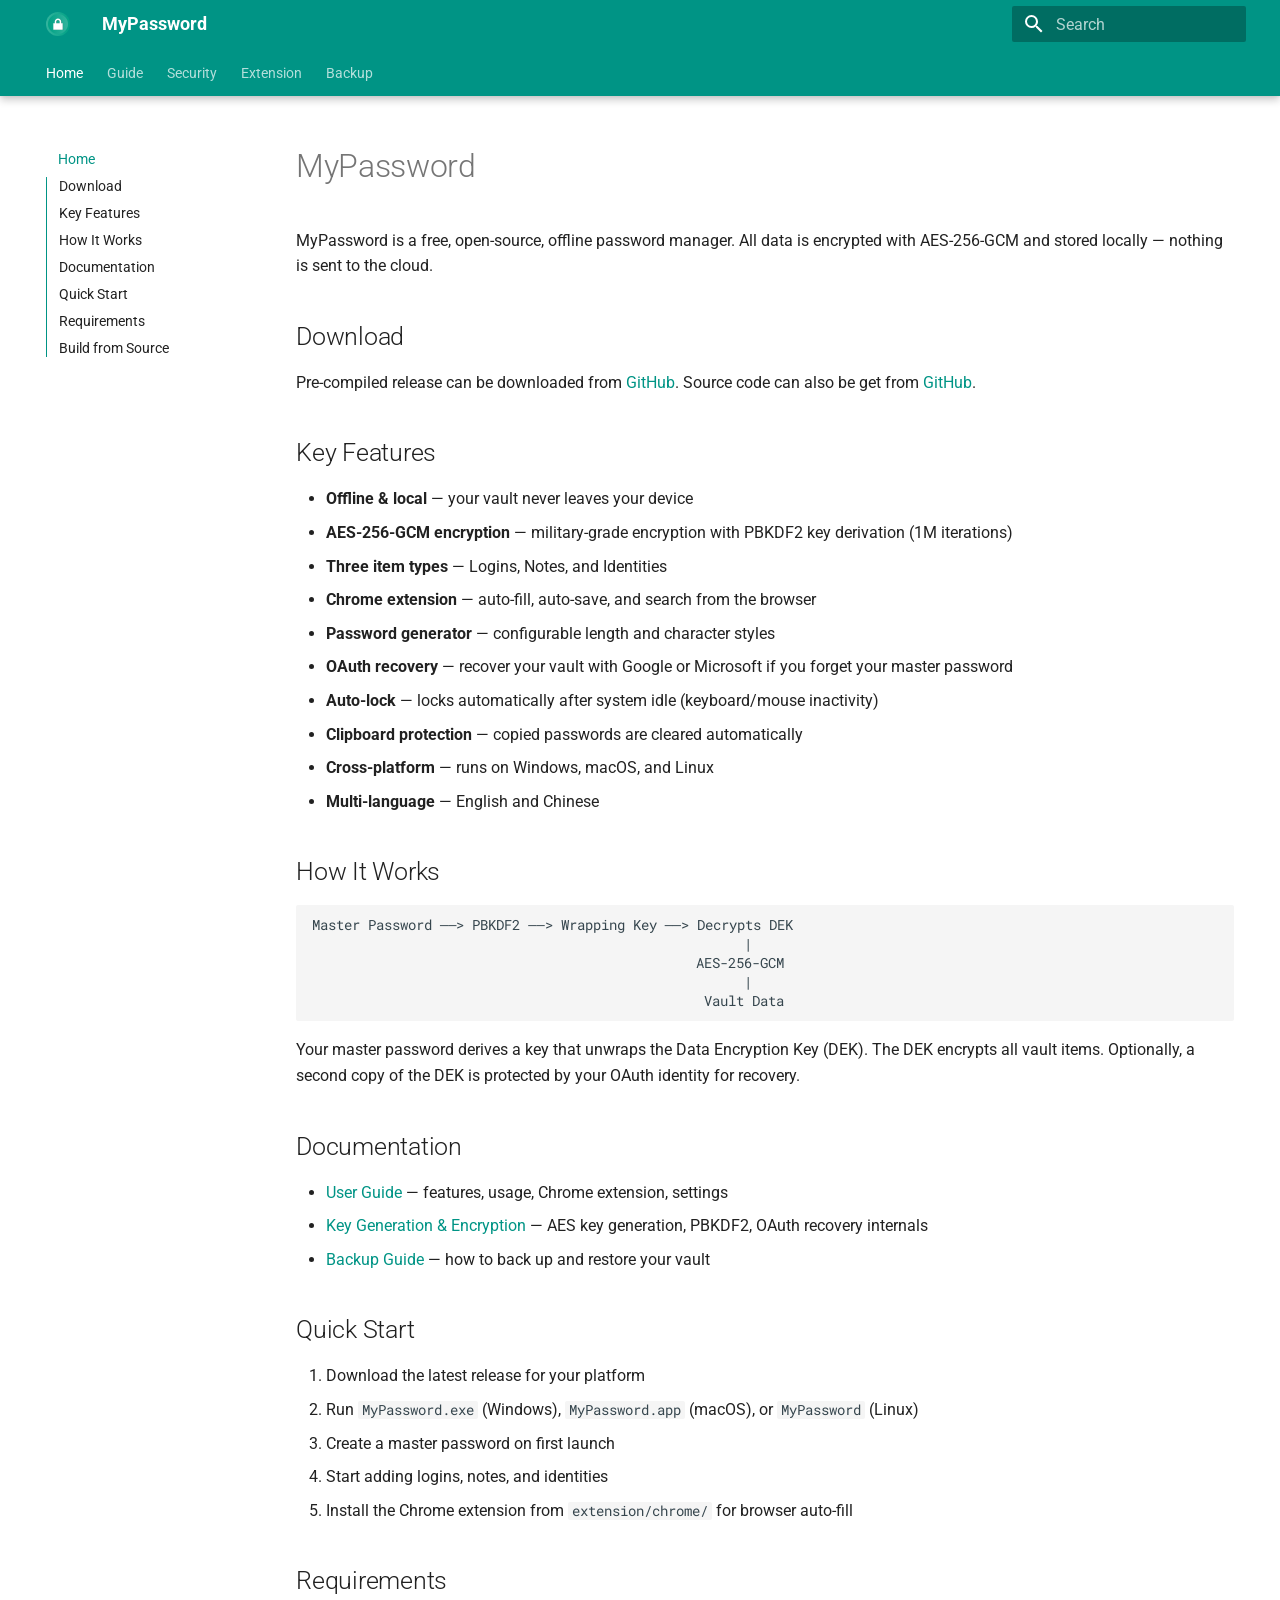
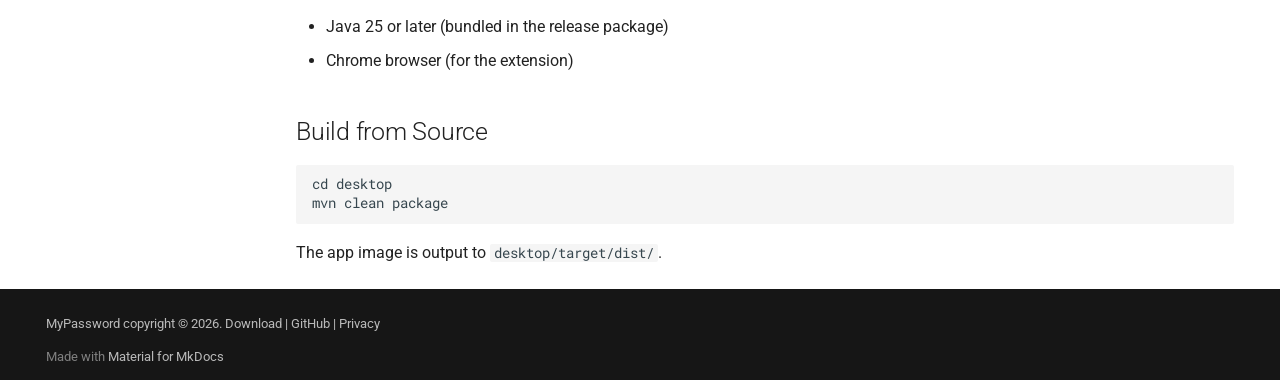
==== commit ce313c33: "Deployed 37df19e with MkDocs version: 1.6.1" ====
--- a/index.html
+++ b/index.html
@@ -509,7 +509,7 @@
 <h1 id="mypassword">MyPassword</h1>
 <p>MyPassword is a free, open-source, offline password manager. All data is encrypted with AES-256-GCM and stored locally — nothing is sent to the cloud.</p>
 <h2 id="download">Download</h2>
-<p>Pre-compiled release can be downloaded from <a href="https://github.com/michaelliao/mypassword/releases">GitHub</a>. Source code can also be get from <a href="https://github.com/michaelliao/mypassword">GitHub</a>.</p>
+<p>Pre-compiled release can be downloaded from <a href="https://github.com/michaelliao/mypassword/releases/latest">GitHub</a>. Source code can also be get from <a href="https://github.com/michaelliao/mypassword">GitHub</a>.</p>
 <h2 id="key-features">Key Features</h2>
 <ul>
 <li><strong>Offline &amp; local</strong> — your vault never leaves your device</li>
@@ -590,7 +590,7 @@
       <div class="md-copyright">
   
     <div class="md-copyright__highlight">
-      <p>MyPassword copyright &copy; 2026. <a href="https://github.com/michaelliao/mypassword/releases">Download</a> | <a href="https://github.com/michaelliao/mypassword">GitHub</a></p>
+      <p>MyPassword copyright &copy; 2026. <a href="https://github.com/michaelliao/mypassword/releases/latest">Download</a> | <a href="https://github.com/michaelliao/mypassword">GitHub</a> | <a href="https://mypassword.puppylab.org/privacy/">Privacy</a></p>
 
     </div>
   
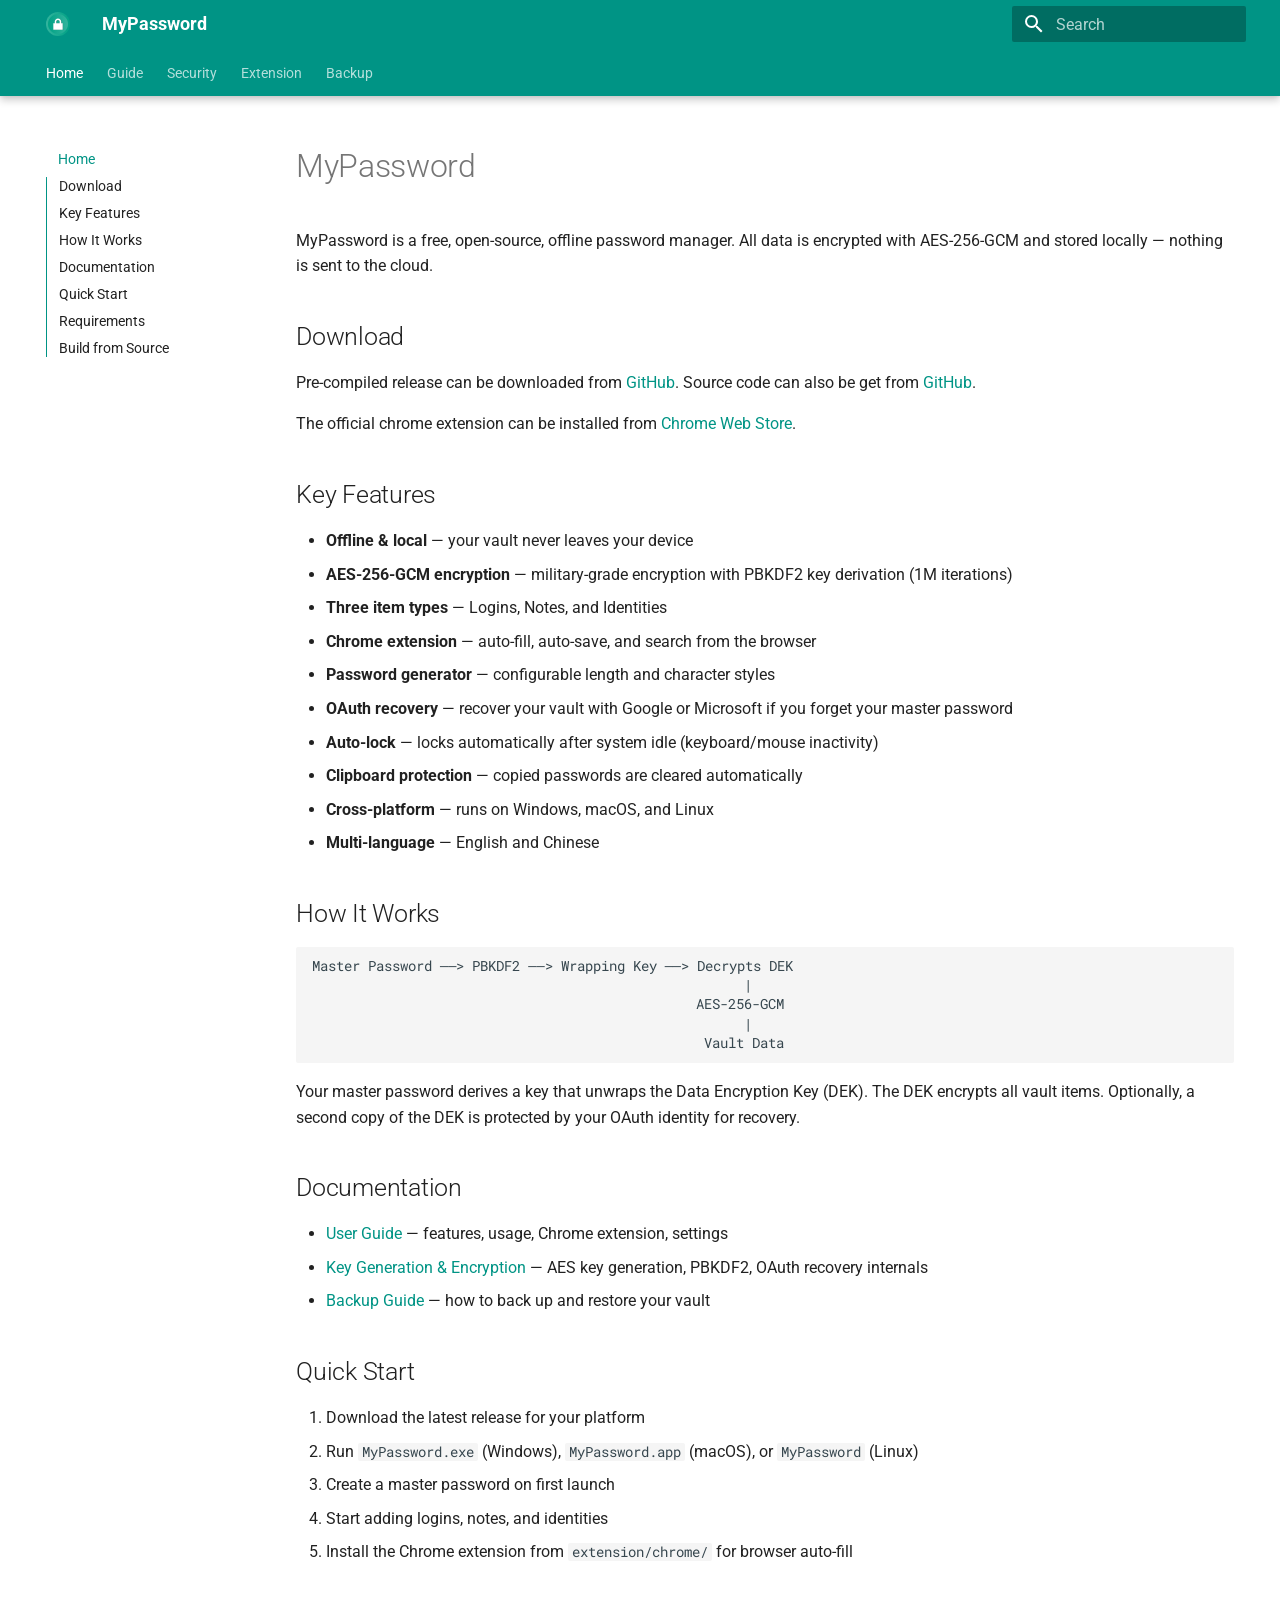
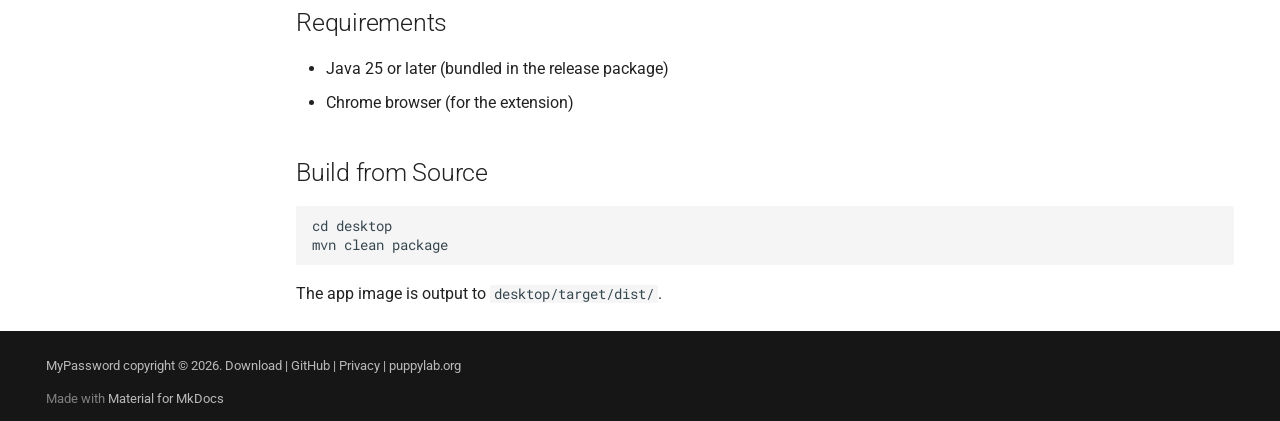
==== commit 38826813: "Deployed 6fed42b with MkDocs version: 1.6.1" ====
--- a/index.html
+++ b/index.html
@@ -510,6 +510,7 @@
 <p>MyPassword is a free, open-source, offline password manager. All data is encrypted with AES-256-GCM and stored locally — nothing is sent to the cloud.</p>
 <h2 id="download">Download</h2>
 <p>Pre-compiled release can be downloaded from <a href="https://github.com/michaelliao/mypassword/releases/latest">GitHub</a>. Source code can also be get from <a href="https://github.com/michaelliao/mypassword">GitHub</a>.</p>
+<p>The official chrome extension can be installed from <a href="https://chromewebstore.google.com/detail/mypassword/odemfllimigegcboeohkoijlkooifdip">Chrome Web Store</a>.</p>
 <h2 id="key-features">Key Features</h2>
 <ul>
 <li><strong>Offline &amp; local</strong> — your vault never leaves your device</li>
@@ -590,7 +591,7 @@
       <div class="md-copyright">
   
     <div class="md-copyright__highlight">
-      <p>MyPassword copyright &copy; 2026. <a href="https://github.com/michaelliao/mypassword/releases/latest">Download</a> | <a href="https://github.com/michaelliao/mypassword">GitHub</a> | <a href="https://mypassword.puppylab.org/privacy/">Privacy</a></p>
+      <p>MyPassword copyright &copy; 2026. <a href="https://github.com/michaelliao/mypassword/releases/latest">Download</a> | <a href="https://github.com/michaelliao/mypassword">GitHub</a> | <a href="https://mypassword.puppylab.org/privacy/">Privacy</a> | <a href="https://puppylab.org">puppylab.org</a></p>
 
     </div>
   
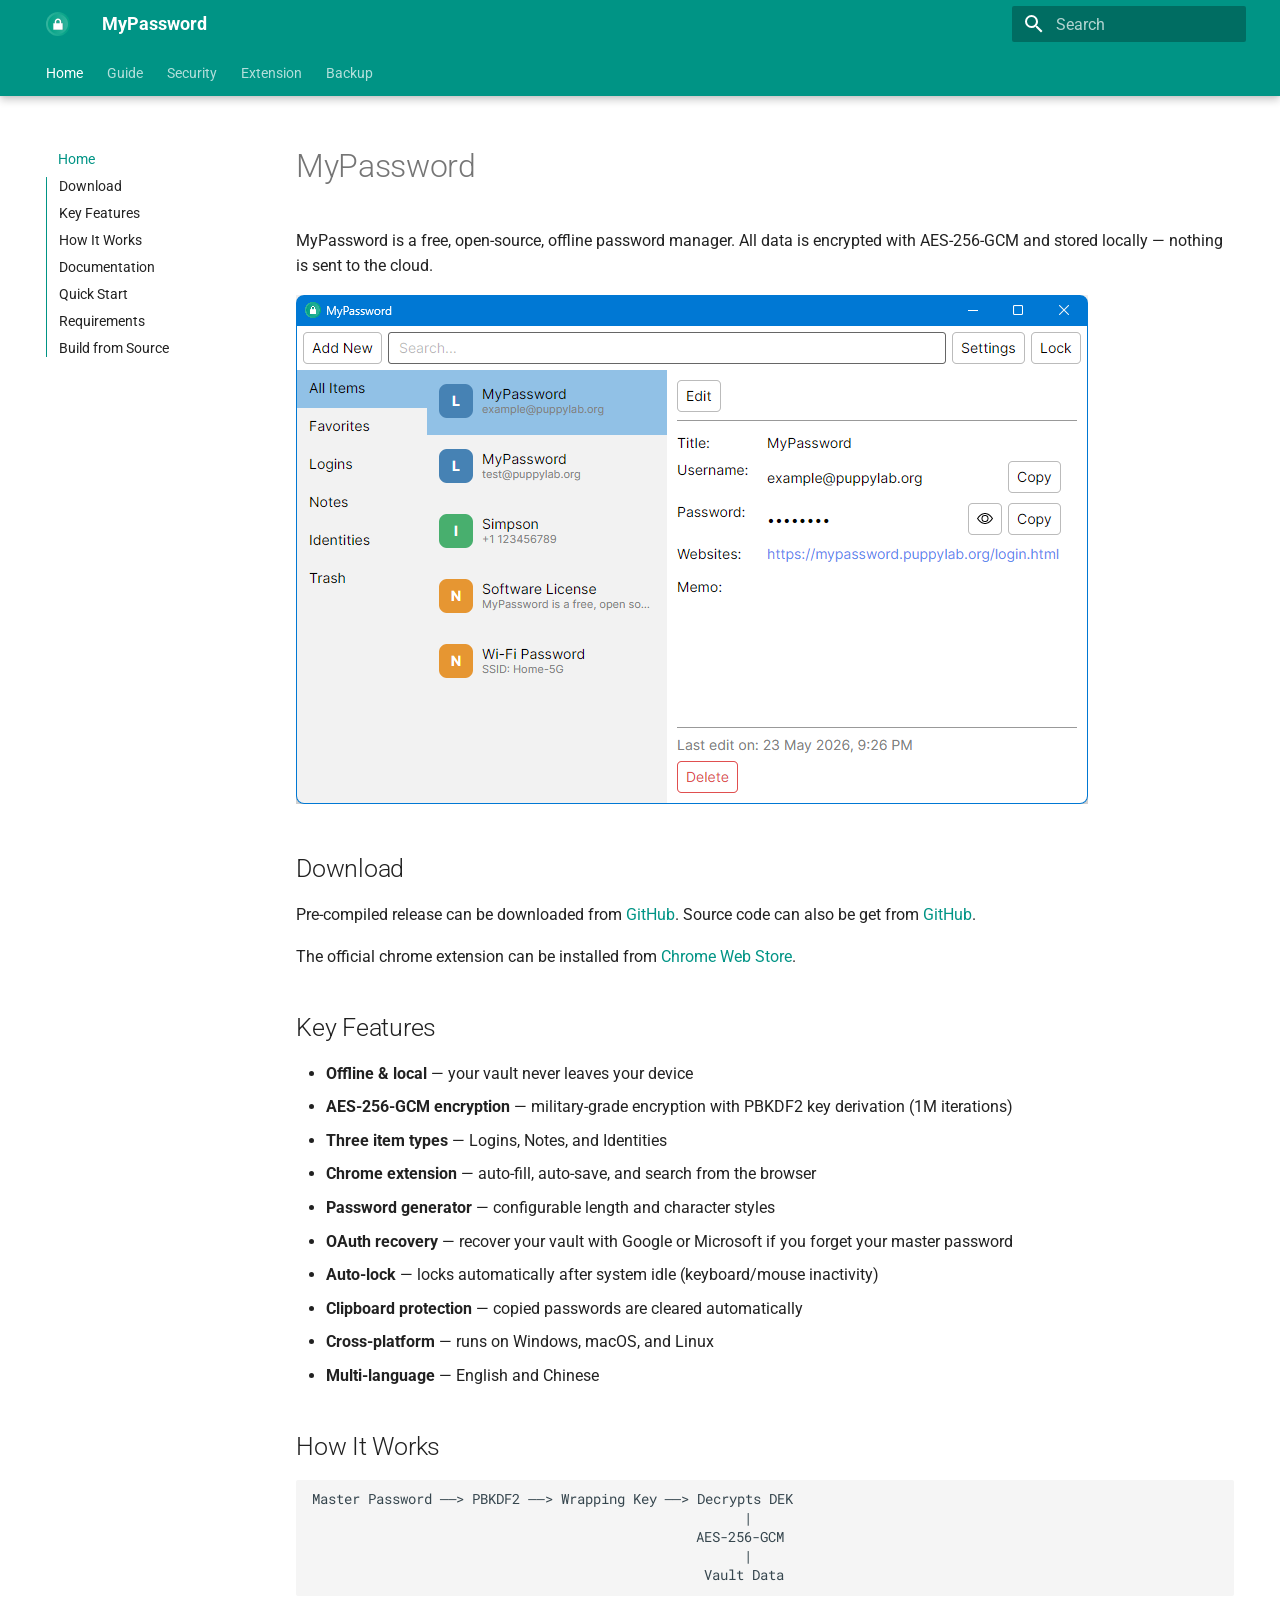
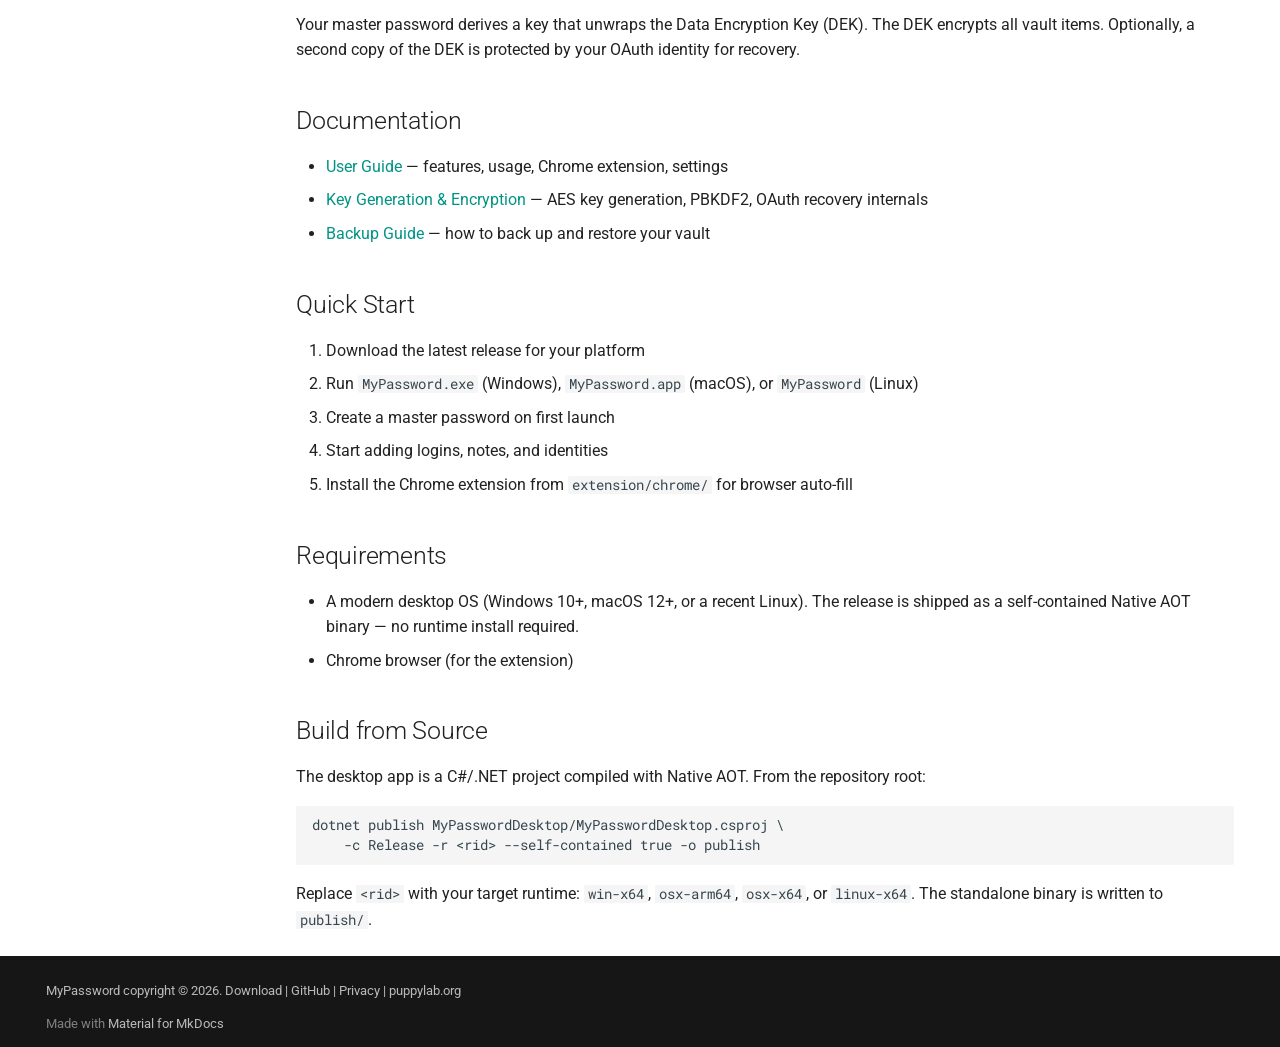
==== commit 9e1c51d9: "Deployed 3c43743 with MkDocs version: 1.6.1" ====
--- a/index.html
+++ b/index.html
@@ -508,6 +508,7 @@
 
 <h1 id="mypassword">MyPassword</h1>
 <p>MyPassword is a free, open-source, offline password manager. All data is encrypted with AES-256-GCM and stored locally — nothing is sent to the cloud.</p>
+<p><img alt="screenshot" src="assets/images/screenshot.png" /></p>
 <h2 id="download">Download</h2>
 <p>Pre-compiled release can be downloaded from <a href="https://github.com/michaelliao/mypassword/releases/latest">GitHub</a>. Source code can also be get from <a href="https://github.com/michaelliao/mypassword">GitHub</a>.</p>
 <p>The official chrome extension can be installed from <a href="https://chromewebstore.google.com/detail/mypassword/odemfllimigegcboeohkoijlkooifdip">Chrome Web Store</a>.</p>
@@ -548,14 +549,15 @@
 </ol>
 <h2 id="requirements">Requirements</h2>
 <ul>
-<li>Java 25 or later (bundled in the release package)</li>
+<li>A modern desktop OS (Windows 10+, macOS 12+, or a recent Linux). The release is shipped as a self-contained Native AOT binary — no runtime install required.</li>
 <li>Chrome browser (for the extension)</li>
 </ul>
 <h2 id="build-from-source">Build from Source</h2>
-<pre><code class="language-bash">cd desktop
-mvn clean package
+<p>The desktop app is a C#/.NET project compiled with Native AOT. From the repository root:</p>
+<pre><code class="language-bash">dotnet publish MyPasswordDesktop/MyPasswordDesktop.csproj \
+    -c Release -r &lt;rid&gt; --self-contained true -o publish
 </code></pre>
-<p>The app image is output to <code>desktop/target/dist/</code>.</p>
+<p>Replace <code>&lt;rid&gt;</code> with your target runtime: <code>win-x64</code>, <code>osx-arm64</code>, <code>osx-x64</code>, or <code>linux-x64</code>. The standalone binary is written to <code>publish/</code>.</p>
 
 
 
